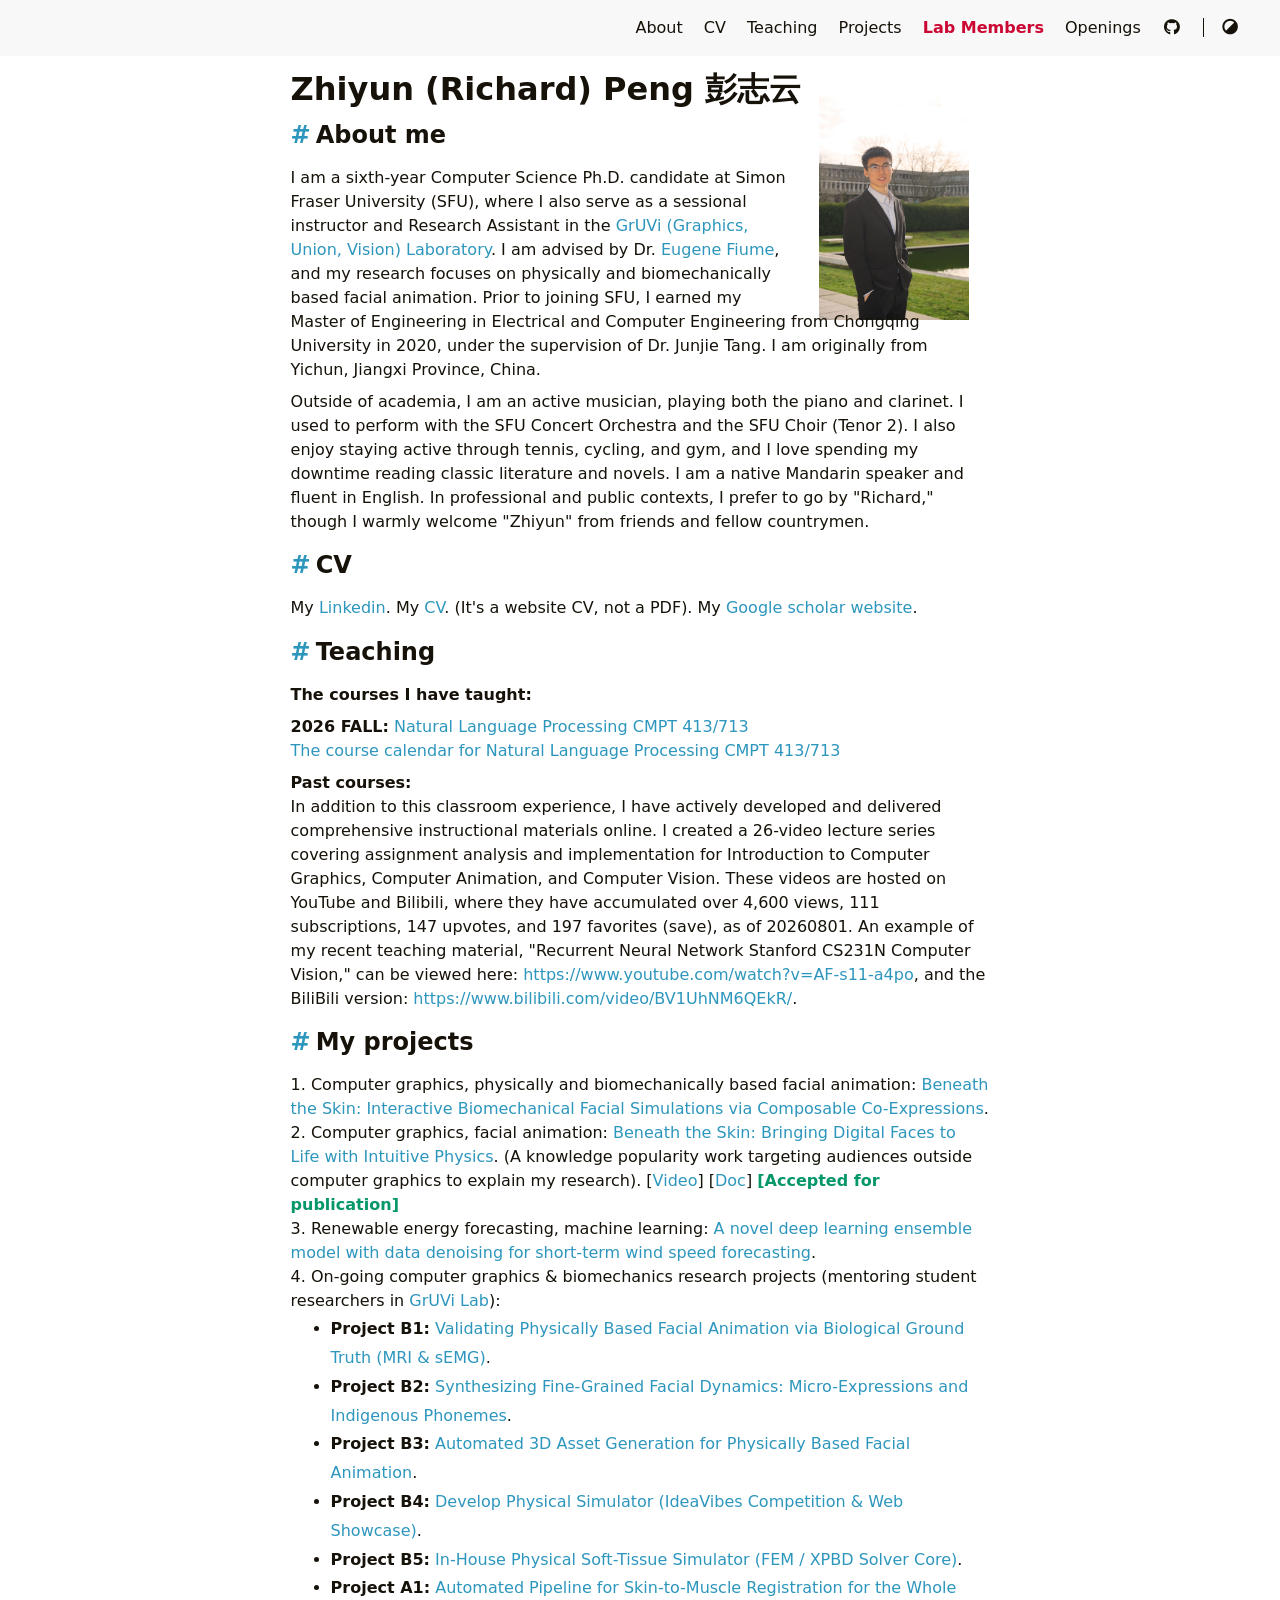
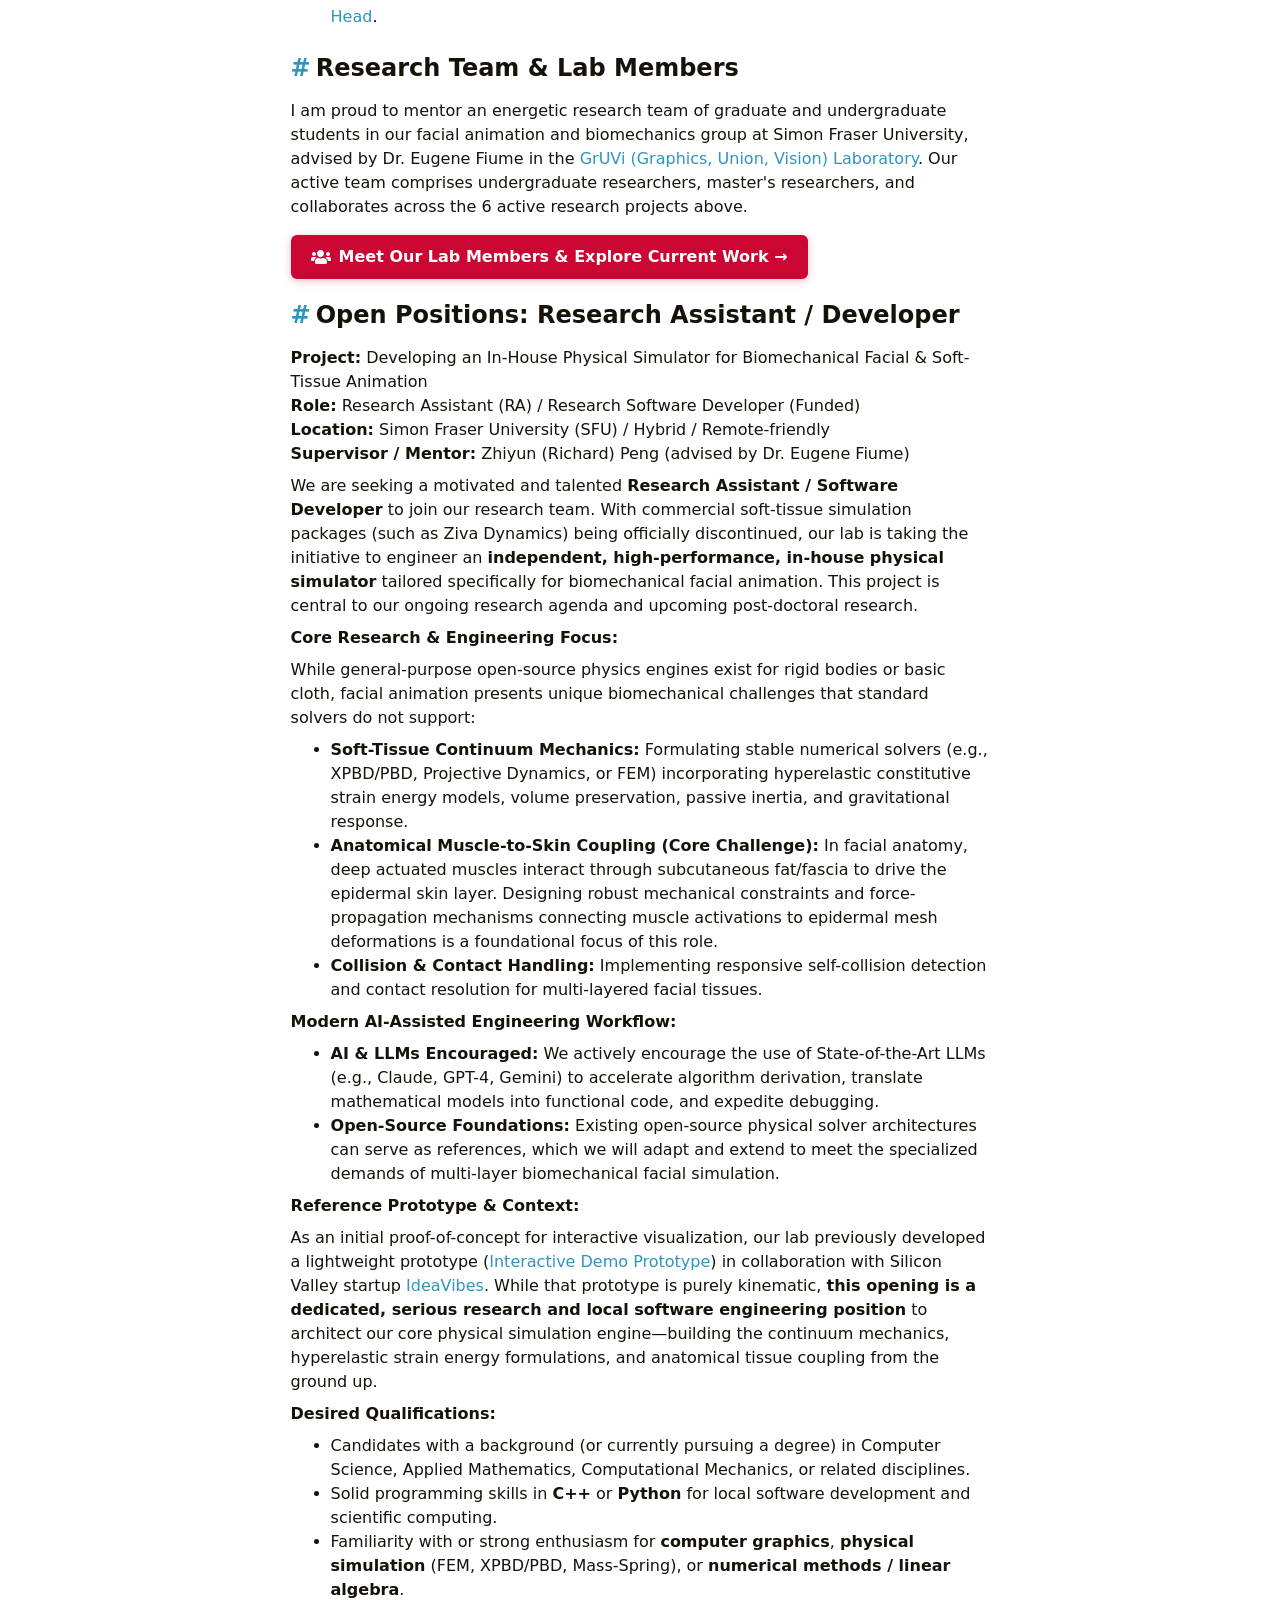
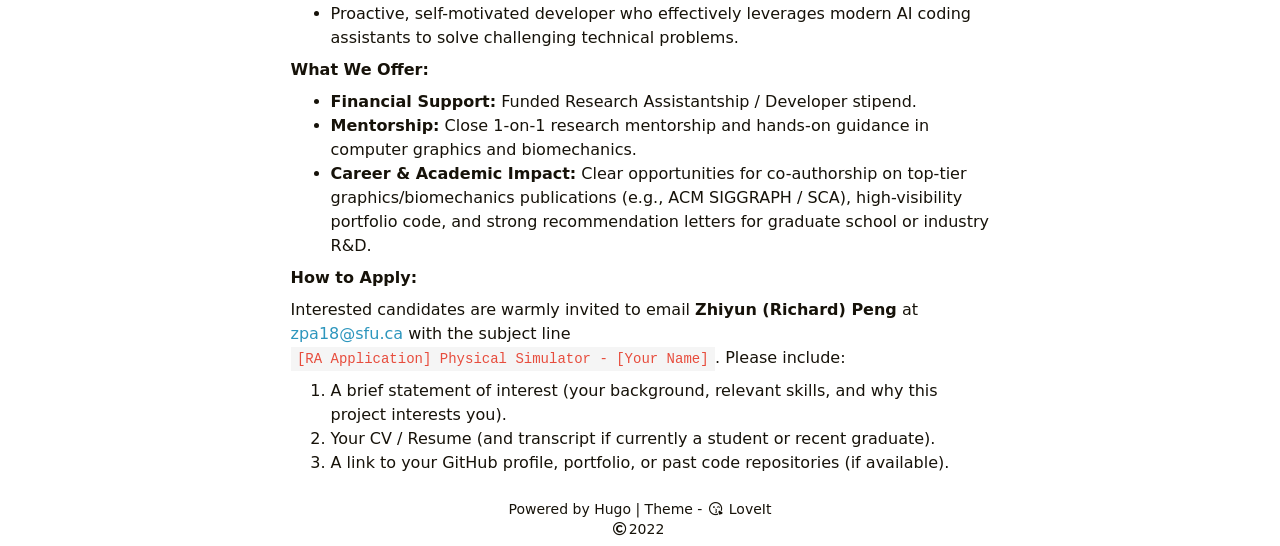
==== index.html @ 642a6469 "Update lab members list view, fix filter bar obstruction, add Stella to alumni, update Slack teams, " ====
<!DOCTYPE html>
<html lang="en">

<head>
    <meta charset="utf-8">
    <meta name="viewport" content="width=device-width, initial-scale=1">
    <meta name="robots" content="noodp" />
    <meta http-equiv="X-UA-Compatible" content="IE=edge, chrome=1">
    <title> - Richard Peng</title>
    <meta name="Description" content="">
    <meta property="og:title" content="" />
    <meta property="og:description" content="Zhiyun (Richard) Peng About me I am a third year Phd student in Simon Fraser University (SFU) in database and data mining laboratory.
CV This is my CV. This is my Google scholar website." />
    <meta property="og:type" content="article" />
    <meta property="og:url" content="https://zhiyunrichardpeng.github.io/" />
    <meta property="article:section" content="" />
    <meta property="article:published_time" content="2022-01-01T21:00:00-08:00" />
    <meta property="article:modified_time" content="2022-01-01T21:00:00-08:00" />

    <meta name="twitter:card" content="summary" />
    <meta name="twitter:title" content="" />
    <meta name="twitter:description" content="Zhiyun (Richard) Peng About me I am a third year Phd student in Simon Fraser University (SFU) in database and data mining laboratory.
CV This is my CV. This is my Google scholar website." />
    <meta name="application-name" content="Richard Peng">
    <meta name="apple-mobile-web-app-title" content="Richard Peng">
    <link rel="shortcut icon" type="image/x-icon" href="/favicon.ico" />
    <link rel="icon" type="image/png" sizes="32x32" href="/favicon-32x32.png">
    <link rel="icon" type="image/png" sizes="16x16" href="/favicon-16x16.png">
    <link rel="apple-touch-icon" sizes="180x180" href="/apple-touch-icon.png">
    <link rel="manifest" href="/site.webmanifest">
    <link rel="canonical" href="https://zhiyunrichardpeng.github.io/" />
    <link rel="stylesheet" href="/lib/normalize/normalize.min.css">
    <link rel="stylesheet" href="/css/style.min.css">
    <link rel="stylesheet" href="/lib/fontawesome-free/all.min.css">
    <link rel="stylesheet" href="/lib/animate/animate.min.css">
    <script type="application/ld+json">
    {
        "@context": "http://schema.org",
        "@type": "BlogPosting",
        "headline": "",
        "inLanguage": "en",
        "mainEntityOfPage": {
            "@type": "WebPage",
            "@id": "https:\/\/zhiyunrichardpeng.github.io\/"
        },"genre": "page","wordcount":  34 ,
        "url": "https:\/\/zhiyunrichardpeng.github.io\/","datePublished": "2022-01-01T21:00:00-08:00","dateModified": "2022-01-01T21:00:00-08:00","publisher": {
            "@type": "Organization",
            "name": "Author"},"author": {
                "@type": "Person",
                "name": "Author"
            },"description": ""
    }
    </script>
</head>

<body header-desktop="" header-mobile="">
    <script
        type="text/javascript">(window.localStorage && localStorage.getItem('theme') ? localStorage.getItem('theme') === 'dark' : ('' === 'auto' ? window.matchMedia('(prefers-color-scheme: dark)').matches : '' === 'dark')) && document.body.setAttribute('theme', 'dark');</script>

    <div id="mask"></div>
    <div class="wrapper">
        <header class="desktop" id="header-desktop">
            <div class="header-wrapper">
                <div class="header-title">
                    <a href="/" title="Richard Peng"></a>
                </div>
                <div class="menu">
                    <div class="menu-inner">
                        <a class="menu-item" href="/#about-me">About</a>
                        <a class="menu-item" href="/#cv">CV</a>
                        <a class="menu-item" href="/#teaching">Teaching</a>
                        <a class="menu-item" href="/#MyProject">Projects</a>
                        <a class="menu-item" href="./members.html" style="font-weight: 700; color: #cc0633;">Lab Members</a>
                        <a class="menu-item" href="/#openings">Openings</a>
                        <a class="menu-item" href="https://github.com/zhiyunrichardpeng"
                            title="GitHub" rel="noopener noreffer" target="_blank"><i class='fab fa-github fa-fw'></i>
                        </a><span class="menu-item delimiter"></span><a href="javascript:void(0);"
                            class="menu-item theme-switch" title="Switch Theme">
                            <i class="fas fa-adjust fa-fw"></i>
                        </a>
                    </div>
                </div>
            </div>
        </header>
        <header class="mobile" id="header-mobile">
            <div class="header-container">
                <div class="header-wrapper">
                    <div class="header-title">
                        <a href="/" title="Richard Peng">Richard Peng</a>
                    </div>
                    <div class="menu-toggle" id="menu-toggle-mobile">
                        <span></span><span></span><span></span>
                    </div>
                </div>
                <div class="menu" id="menu-mobile">
                    <a class="menu-item" href="/#about-me">About</a>
                    <a class="menu-item" href="/#cv">CV</a>
                    <a class="menu-item" href="/#teaching">Teaching</a>
                    <a class="menu-item" href="/#MyProject">Projects</a>
                    <a class="menu-item" href="./members.html" style="font-weight: 700; color: #cc0633;">Lab Members</a>
                    <a class="menu-item" href="/#openings">Openings</a>
                    <a class="menu-item" href="https://github.com/zhiyunrichardpeng"
                        title="GitHub" rel="noopener noreffer" target="_blank"><i class='fab fa-github fa-fw'></i> GitHub</a>
                    <a href="javascript:void(0);" class="menu-item theme-switch" title="Switch Theme">
                        <i class="fas fa-adjust fa-fw"></i> Switch Theme
                    </a>
                </div>
            </div>
        </header>
        <div class="search-dropdown desktop">
            <div id="search-dropdown-desktop"></div>
        </div>
        <div class="search-dropdown mobile">
            <div id="search-dropdown-mobile"></div>
        </div>
        <main class="main">
            <div class="container">
                <div class="page single special">
                    <h1 class="single-title animated pulse faster"></h1>
                    <div class="content" id="content">
                        <h1 id="zhiyun-richard-peng">Zhiyun (Richard) Peng 彭志云</h1>
                        <p><img style="float: right;margin:-40px 20px" src="suit_sfu.jpg" width="150" height="250" />
                        </p>
                        <h2 id="about-me">About me</h2>
                        <p>I am a sixth-year Computer Science Ph.D. candidate at Simon Fraser University (SFU), where I
                            also serve as a sessional instructor and Research Assistant in the <a
                                href="https://gruvi.cs.sfu.ca/" target="_blank"
                                rel="noopener noreferrer">GrUVi (Graphics, Union, Vision) Laboratory</a>. I am advised by Dr. <a
                                href="https://www.dgp.toronto.edu/~elf/" target="_blank"
                                rel="noopener noreferrer">Eugene Fiume</a>, and my research focuses on physically and
                            biomechanically based facial animation. Prior to joining SFU, I earned my Master of
                            Engineering in Electrical and Computer Engineering from Chongqing University in 2020, under
                            the supervision of Dr. Junjie Tang. I am originally from Yichun, Jiangxi Province, China.
                        </p>

                        <p>Outside of academia, I am an active musician, playing both the piano and clarinet. I used to
                            perform with the SFU Concert Orchestra and the SFU Choir (Tenor 2). I also enjoy staying
                            active through tennis, cycling, and gym, and I love spending my downtime reading classic
                            literature and novels. I am a native Mandarin speaker and fluent in English. In professional
                            and public contexts, I prefer to go by "Richard," though I warmly welcome "Zhiyun" from
                            friends and fellow countrymen.</p>
                        <h2 id="cv">CV</h2>
                        <p>
                            My <a href="https://www.linkedin.com/in/zhiyun-richard-peng-585931150/" target="_blank"
                                rel="noopener noreffer">Linkedin</a>.
                            My <a href="https://www.cnblogs.com/richardzhiyunpeng/p/14857389.html" target="_blank"
                                rel="noopener noreffer">CV</a>. (It's a website CV, not a PDF).
                            My <a href="https://scholar.google.com/citations?user=iv7O2RAAAAAJ&amp;hl=en&amp;oi=ao"
                                target="_blank" rel="noopener noreffer">Google scholar website</a>.
                        </p>
                        <h2 id="teaching">Teaching</h2>
                        <p><strong>The courses I have taught:</strong></p>
                        <p>
                            <strong>2026 FALL:</strong> <a href="https://zhiyunrichardpeng.github.io/nlp-class/"
                                target="_blank" rel="noopener noreffer">Natural Language Processing CMPT 413/713</a><br>
                            <a href="https://www.sfu.ca/students/calendar/2026/fall/courses/cmpt/713.html"
                                target="_blank" rel="noopener noreffer">The course calendar for Natural Language
                                Processing CMPT 413/713</a>
                        </p>
                        <p>
                            <strong>Past courses:</strong><br>
                            In addition to this classroom experience, I have actively developed and delivered
                            comprehensive instructional materials online. I created a 26-video lecture series covering
                            assignment analysis and implementation for Introduction to Computer Graphics, Computer
                            Animation, and Computer Vision. These videos are hosted on YouTube and Bilibili, where they
                            have accumulated over 4,600 views, 111 subscriptions, 147 upvotes, and 197 favorites (save),
                            as of 20260801. An example of my recent teaching material, "Recurrent Neural Network
                            Stanford CS231N Computer Vision," can be viewed here: <a
                                href="https://www.youtube.com/watch?v=AF-s11-a4po" target="_blank"
                                rel="noopener noreffer">https://www.youtube.com/watch?v=AF-s11-a4po</a>, and the
                            BiliBili version: <a
                                href="https://www.bilibili.com/video/BV1UhNM6QEkR/?share_source=copy_web&vd_source=39c2358e02cfa701d96001a1424acee2"
                                target="_blank"
                                rel="noopener noreffer">https://www.bilibili.com/video/BV1UhNM6QEkR/</a>.
                        </p>
                        <h2 id="MyProject">My projects</h2>
                        <p>
                            1. Computer graphics, physically and biomechanically based facial animation: <a
                                href="./page2.html" target="_blank" rel="noopener noreffer">Beneath the Skin:
                                Interactive Biomechanical Facial Simulations via Composable Co-Expressions</a>.<br>
                            2. Computer graphics, facial animation: <a href="./knowledge_popularity.html"
                                target="_blank" rel="noopener noreffer">Beneath the Skin: Bringing Digital Faces to Life
                                with Intuitive Physics</a>. (A knowledge popularity work targeting audiences outside
                            computer graphics to explain my research). [<a href="https://youtu.be/Cvr_QDPXUIM"
                                target="_blank" rel="noopener noreffer">Video</a>] [<a
                                href="./facial_animation_comsci_submission_V2.docx" target="_blank"
                                rel="noopener noreffer">Doc</a>] <strong style="color: #059669;">[Accepted for publication]</strong><br>
                            3. Renewable energy forecasting, machine learning: <a
                                href="https://www.sciencedirect.com/science/article/abs/pii/S0196890420300601"
                                target="_blank" rel="noopener noreffer">A novel deep learning ensemble model with data
                                denoising for short-term wind speed forecasting</a>.<br>
                            4. On-going computer graphics &amp; biomechanics research projects (mentoring student researchers in <a href="https://gruvi.cs.sfu.ca/" target="_blank" rel="noopener noreferrer">GrUVi Lab</a>):
                        </p>
                        <ul style="margin-top: -6px; margin-bottom: 24px; line-height: 1.8;">
                            <li><strong>Project B1:</strong> <a href="./members.html#card-proj-b1">Validating Physically Based Facial Animation via Biological Ground Truth (MRI &amp; sEMG)</a>.</li>
                            <li><strong>Project B2:</strong> <a href="./members.html#card-proj-b2">Synthesizing Fine-Grained Facial Dynamics: Micro-Expressions and Indigenous Phonemes</a>.</li>
                            <li><strong>Project B3:</strong> <a href="./members.html#card-proj-b3">Automated 3D Asset Generation for Physically Based Facial Animation</a>.</li>
                            <li><strong>Project B4:</strong> <a href="./members.html#card-proj-b4">Develop Physical Simulator (IdeaVibes Competition &amp; Web Showcase)</a>.</li>
                            <li><strong>Project B5:</strong> <a href="./members.html#card-proj-b5">In-House Physical Soft-Tissue Simulator (FEM / XPBD Solver Core)</a>.</li>
                            <li><strong>Project A1:</strong> <a href="./members.html#card-proj-a1">Automated Pipeline for Skin-to-Muscle Registration for the Whole Head</a>.</li>
                        </ul>
                        <h2 id="members">Research Team &amp; Lab Members</h2>
                        <p>
                            I am proud to mentor an energetic research team of graduate and undergraduate students in our facial animation and biomechanics group at Simon Fraser University, advised by Dr. Eugene Fiume in the <a href="https://gruvi.cs.sfu.ca/" target="_blank" rel="noopener noreferrer">GrUVi (Graphics, Union, Vision) Laboratory</a>. Our active team comprises undergraduate researchers, master's researchers, and collaborates across the 6 active research projects above.
                        </p>
                        <p style="margin: 16px 0 24px;">
                            <a href="./members.html" style="display: inline-flex; align-items: center; gap: 8px; padding: 10px 20px; background: #cc0633; color: #ffffff; border-radius: 6px; font-weight: bold; text-decoration: none; box-shadow: 0 2px 8px rgba(204, 6, 51, 0.25);">
                                <i class="fas fa-users"></i> Meet Our Lab Members &amp; Explore Current Work &rarr;
                            </a>
                        </p>
                        <h2 id="openings">Open Positions: Research Assistant / Developer</h2>
                        <p>
                            <strong>Project:</strong> Developing an In-House Physical Simulator for Biomechanical Facial
                            & Soft-Tissue Animation<br>
                            <strong>Role:</strong> Research Assistant (RA) / Research Software Developer (Funded)<br>
                            <strong>Location:</strong> Simon Fraser University (SFU) / Hybrid / Remote-friendly<br>
                            <strong>Supervisor / Mentor:</strong> Zhiyun (Richard) Peng (advised by Dr. Eugene Fiume)
                        </p>
                        <p>
                            We are seeking a motivated and talented <strong>Research Assistant / Software
                                Developer</strong> to join our research team. With commercial soft-tissue simulation
                            packages (such as Ziva Dynamics) being officially discontinued, our lab is taking the
                            initiative to engineer an <strong>independent, high-performance, in-house physical
                                simulator</strong> tailored specifically for biomechanical facial animation. This
                            project is central to our ongoing research agenda and upcoming post-doctoral research.
                        </p>
                        <p><strong>Core Research &amp; Engineering Focus:</strong></p>
                        <p>
                            While general-purpose open-source physics engines exist for rigid bodies or basic cloth,
                            facial animation presents unique biomechanical challenges that standard solvers do not
                            support:
                        </p>
                        <ul>
                            <li><strong>Soft-Tissue Continuum Mechanics:</strong> Formulating stable numerical solvers
                                (e.g., XPBD/PBD, Projective Dynamics, or FEM) incorporating hyperelastic constitutive
                                strain energy models, volume preservation, passive inertia, and gravitational response.
                            </li>
                            <li><strong>Anatomical Muscle-to-Skin Coupling (Core Challenge):</strong> In facial anatomy,
                                deep actuated muscles interact through subcutaneous fat/fascia to drive the epidermal
                                skin layer. Designing robust mechanical constraints and force-propagation mechanisms
                                connecting muscle activations to epidermal mesh deformations is a foundational focus of
                                this role.</li>
                            <li><strong>Collision &amp; Contact Handling:</strong> Implementing responsive
                                self-collision detection and contact resolution for multi-layered facial tissues.</li>
                        </ul>
                        <p><strong>Modern AI-Assisted Engineering Workflow:</strong></p>
                        <ul>
                            <li><strong>AI &amp; LLMs Encouraged:</strong> We actively encourage the use of
                                State-of-the-Art LLMs (e.g., Claude, GPT-4, Gemini) to accelerate algorithm derivation,
                                translate mathematical models into functional code, and expedite debugging.</li>
                            <li><strong>Open-Source Foundations:</strong> Existing open-source physical solver
                                architectures can serve as references, which we will adapt and extend to meet the
                                specialized demands of multi-layer biomechanical facial simulation.</li>
                        </ul>
                        <p><strong>Reference Prototype &amp; Context:</strong></p>
                        <p>
                            As an initial proof-of-concept for interactive visualization, our lab previously developed a
                            lightweight prototype (<a
                                href="https://zhiyun-ric-e2d4-beneath-the-sk-c88475-bp4af.ideavibes.app/"
                                target="_blank" rel="noopener noreffer">Interactive Demo Prototype</a>) in collaboration
                            with Silicon Valley startup <a href="https://ideavibes.ai/" target="_blank"
                                rel="noopener noreffer">IdeaVibes</a>. While that prototype is purely kinematic,
                            <strong>this opening is a dedicated, serious research and local software engineering
                                position</strong> to architect our core physical simulation engine—building the
                            continuum mechanics, hyperelastic strain energy formulations, and anatomical tissue coupling
                            from the ground up.
                        </p>
                        <p><strong>Desired Qualifications:</strong></p>
                        <ul>
                            <li>Candidates with a background (or currently pursuing a degree) in Computer Science,
                                Applied Mathematics, Computational Mechanics, or related disciplines.</li>
                            <li>Solid programming skills in <strong>C++</strong> or <strong>Python</strong> for local
                                software development and scientific computing.</li>
                            <li>Familiarity with or strong enthusiasm for <strong>computer graphics</strong>,
                                <strong>physical simulation</strong> (FEM, XPBD/PBD, Mass-Spring), or <strong>numerical
                                    methods / linear algebra</strong>.
                            </li>
                            <li>Proactive, self-motivated developer who effectively leverages modern AI coding
                                assistants to solve challenging technical problems.</li>
                        </ul>
                        <p><strong>What We Offer:</strong></p>
                        <ul>
                            <li><strong>Financial Support:</strong> Funded Research Assistantship / Developer stipend.
                            </li>
                            <li><strong>Mentorship:</strong> Close 1-on-1 research mentorship and hands-on guidance in
                                computer graphics and biomechanics.</li>
                            <li><strong>Career &amp; Academic Impact:</strong> Clear opportunities for co-authorship on
                                top-tier graphics/biomechanics publications (e.g., ACM SIGGRAPH / SCA), high-visibility
                                portfolio code, and strong recommendation letters for graduate school or industry R&D.
                            </li>
                        </ul>
                        <p><strong>How to Apply:</strong></p>
                        <p>
                            Interested candidates are warmly invited to email <strong>Zhiyun (Richard) Peng</strong> at
                            <a href="mailto:zpa18@sfu.ca">zpa18@sfu.ca</a> with the subject line
                            <code>[RA Application] Physical Simulator - [Your Name]</code>. Please include:
                        </p>
                        <ol>
                            <li>A brief statement of interest (your background, relevant skills, and why this project
                                interests you).</li>
                            <li>Your CV / Resume (and transcript if currently a student or recent graduate).</li>
                            <li>A link to your GitHub profile, portfolio, or past code repositories (if available).</li>
                        </ol>


                    </div>
                </div>
            </div>
        </main>
        <footer class="footer">
            <div class="footer-container">
                <div class="footer-line">Powered by <a href="https://gohugo.io/" target="_blank" rel="noopener noreffer"
                        title="Hugo 0.88.1">Hugo</a> | Theme - <a href="https://github.com/dillonzq/LoveIt"
                        target="_blank" rel="noopener noreffer" title="LoveIt 0.2.10"><i
                            class="far fa-kiss-wink-heart fa-fw"></i> LoveIt</a>
                </div>
                <div class="footer-line"><i class="far fa-copyright fa-fw"></i><span
                        itemprop="copyrightYear">2022</span><span class="author" itemprop="copyrightHolder">&nbsp;<a
                            href="/" target="_blank"></a></span></div>
            </div>
        </footer>
    </div>

    <div id="fixed-buttons"><a href="#" id="back-to-top" class="fixed-button" title="Back to Top">
            <i class="fas fa-arrow-up fa-fw"></i>
        </a><a href="#" id="view-comments" class="fixed-button" title="View Comments">
            <i class="fas fa-comment fa-fw"></i>
        </a>
    </div>
    <link rel="stylesheet" href="/lib/lightgallery/lightgallery.min.css">
    <link rel="stylesheet" href="/lib/katex/katex.min.css">
    <script type="text/javascript" src="/lib/smooth-scroll/smooth-scroll.min.js"></script>
    <script type="text/javascript" src="/lib/lazysizes/lazysizes.min.js"></script>
    <script type="text/javascript" src="/lib/lightgallery/lightgallery.min.js"></script>
    <script type="text/javascript" src="/lib/lightgallery/lg-thumbnail.min.js"></script>
    <script type="text/javascript" src="/lib/lightgallery/lg-zoom.min.js"></script>
    <script type="text/javascript" src="/lib/clipboard/clipboard.min.js"></script>
    <script type="text/javascript" src="/lib/katex/katex.min.js"></script>
    <script type="text/javascript" src="/lib/katex/auto-render.min.js"></script>
    <script
        type="text/javascript">window.config = { "code": { "copyTitle": "Copy to clipboard", "maxShownLines": 10 }, "comment": {}, "lightGallery": { "actualSize": false, "exThumbImage": "data-thumbnail", "hideBarsDelay": 2000, "selector": ".lightgallery", "speed": 400, "thumbContHeight": 80, "thumbWidth": 80, "thumbnail": true }, "math": { "delimiters": [{ "display": true, "left": "$$", "right": "$$" }, { "display": true, "left": "\\[", "right": "\\]" }, { "display": false, "left": "$", "right": "$" }, { "display": false, "left": "\\(", "right": "\\)" }], "strict": false } };</script>
    <script type="text/javascript" src="/js/theme.min.js"></script>
</body>

</html>
---- css/style.min.css ----
html{font-family:system-ui,-apple-system,BlinkMacSystemFont,PingFang SC,Microsoft YaHei UI,Segoe UI,Roboto,Oxygen,Ubuntu,Cantarell,Fira Sans,Droid Sans,Helvetica Neue,Helvetica,Arial,sans-serif;font-weight:400;font-display:swap;font-size:16px;line-height:1.5rem;width:100%}::-webkit-scrollbar{width:.5rem;height:.5rem}::-webkit-scrollbar-thumb{background-color:#87878d}::-webkit-scrollbar-thumb:hover{background-color:#a9a9b3}::selection{background-color:rgba(53,166,247,0.25)}[theme=dark] ::selection{background-color:rgba(50,112,194,0.4)}body{background-color:#fff;color:#161209;word-wrap:break-word;overflow-wrap:break-word;scrollbar-color:auto}body[theme=dark]{color:#a9a9b3;background-color:#292a2d}input::-ms-clear{display:none}a,a::before,a::after{text-decoration:none;color:#161209}[theme=dark] a,[theme=dark] a::before,[theme=dark] a::after{color:#a9a9b3}a:active,a:hover{color:#2d96bd}[theme=dark] a:active,[theme=dark] a:hover{color:#fff}#mask{background-repeat:no-repeat;background-position:center;position:fixed;top:0;left:0;width:100%;height:100%;z-index:-1;background-color:rgba(0,0,0,0)}.blur #mask{z-index:100;background-color:rgba(0,0,0,0.25)}svg.icon{display:inline-block;width:1.25em;height:1em;text-align:center}svg.icon path{fill:currentColor}img.emoji{height:1em;width:1em;margin:0 .05em 0 .1em;vertical-align:-.1em}.details .details-summary:hover{cursor:pointer}.details i.details-icon{color:#a9a9b3;-webkit-transition:transform 0.2s ease;-moz-transition:transform 0.2s ease;-o-transition:transform 0.2s ease;transition:transform 0.2s ease}[theme=dark] .details i.details-icon{color:#5d5d5f}.details .details-content{max-height:0;overflow-y:hidden;-webkit-transition:max-height 0.8s cubic-bezier(0, 1, 0, 1) -0.1s;-moz-transition:max-height 0.8s cubic-bezier(0, 1, 0, 1) -0.1s;-o-transition:max-height 0.8s cubic-bezier(0, 1, 0, 1) -0.1s;transition:max-height 0.8s cubic-bezier(0, 1, 0, 1) -0.1s}.details.open i.details-icon{-webkit-transform:rotate(90deg);-moz-transform:rotate(90deg);-ms-transform:rotate(90deg);-o-transform:rotate(90deg);transform:rotate(90deg)}.details.open .details-content{max-height:12000px;-webkit-transition:max-height 0.8s cubic-bezier(0.5, 0, 1, 0) 0s;-moz-transition:max-height 0.8s cubic-bezier(0.5, 0, 1, 0) 0s;-o-transition:max-height 0.8s cubic-bezier(0.5, 0, 1, 0) 0s;transition:max-height 0.8s cubic-bezier(0.5, 0, 1, 0) 0s}#fixed-buttons{display:none}.fixed-button{display:none;z-index:100;position:fixed;right:1.5rem;font-size:1rem;line-height:1.3rem;padding:.6rem .6rem;color:#a9a9b3;background:#f8f8f8;-webkit-border-radius:2rem;-moz-border-radius:2rem;border-radius:2rem;-webkit-transition:color 0.4s ease;-moz-transition:color 0.4s ease;-o-transition:color 0.4s ease;transition:color 0.4s ease}.blur .fixed-button{-webkit-filter:blur(1.5px);-moz-filter:blur(1.5px);-ms-filter:blur(1.5px);filter:blur(1.5px)}.fixed-button:hover,.fixed-button:active{color:#161209;cursor:pointer}.fixed-button:active,.fixed-button:focus,.fixed-button:hover{outline:none}[theme=dark] .fixed-button{color:#5d5d5f;background:#252627}[theme=dark] .fixed-button:hover,[theme=dark] .fixed-button:active{color:#a9a9b3}#back-to-top{display:block;bottom:1.5rem}#view-comments{bottom:4.5rem}.cc-window.cc-banner .cc-btn{color:#161209}.cc-window.cc-banner .cc-btn:hover,.cc-window.cc-banner .cc-btn:focus{background-color:#ccc}[theme=dark] .cc-window.cc-banner .cc-btn{color:#161209}[theme=dark] .cc-window.cc-banner .cc-btn:hover,[theme=dark] .cc-window.cc-banner .cc-btn:focus{background-color:#fff}img{-o-object-fit:contain;object-fit:contain;font-family:"object-fit: contain;"}.wrapper{display:flex;flex-direction:column;min-height:100vh;width:100%}.wrapper main{flex:1 0 auto}.wrapper main .container{padding:0 1rem}.page{position:relative;max-width:800px;width:60%;margin:0 auto}[header-desktop] .page{padding-top:3.5rem}[header-desktop=normal] .page{padding-top:0}.blur .page{-webkit-filter:blur(1.5px);-moz-filter:blur(1.5px);-ms-filter:blur(1.5px);filter:blur(1.5px)}.toc .toc-title{font-size:1.2rem;font-weight:bold;text-transform:uppercase}.toc .toc-content{font-size:1rem}.toc .toc-content ul{text-indent:-0.85rem;padding-left:.8rem;list-style:none}.toc .toc-content ul a:first-child::before{content:"|";font-weight:bolder;margin-right:.5rem;color:#2d96bd}[theme=dark] .toc .toc-content ul a:first-child::before{color:#55bde2}.toc .toc-content ul ul{padding-left:1.5rem}.toc ruby{background:#f5f5f5}.toc ruby rt{color:#a9a9b3}[theme=dark] .toc ruby{background:#272C34}[theme=dark] .toc ruby rt{color:#5d5d5f}#toc-auto{display:block;position:absolute;width:12000px;max-width:0;padding:0 .8rem;border-left:4px solid #f0f0f0;word-wrap:break-word;overflow-wrap:break-word;box-sizing:border-box;top:10rem;left:0;visibility:hidden}[header-desktop=normal] #toc-auto{top:5rem}.blur #toc-auto{-webkit-filter:blur(1.5px);-moz-filter:blur(1.5px);-ms-filter:blur(1.5px);filter:blur(1.5px)}[theme=dark] #toc-auto{border-left-color:#363636}#toc-auto .toc-title{margin:.8rem 0}#toc-auto .toc-content.always-active ul{display:block}#toc-auto .toc-content>nav>ul{margin:.625rem 0}#toc-auto .toc-content ul ul{display:none}#toc-auto .toc-content ul .has-active>ul{display:block}#toc-auto .toc-content a.active{font-weight:bold;color:#2d96bd}[theme=dark] #toc-auto .toc-content a.active{color:#55bde2}#toc-auto .toc-content a.active::before{color:#ef3982}[theme=dark] #toc-auto .toc-content a.active::before{color:#bdebfc}#toc-static{display:none;margin:.8rem 0}#toc-static[kept=true]{display:block}#toc-static .toc-title{display:flex;justify-content:space-between;line-height:2em;padding:0 .75rem;background:#e6e6e6}[theme=dark] #toc-static .toc-title{background:#1a1d23}#toc-static .toc-content{background-color:#f5f5f5}#toc-static .toc-content>nav>ul{margin:0;padding:.4rem 1rem .4rem 1.8rem}[theme=dark] #toc-static .toc-content{background-color:#272C34}#toc-static.open .toc-title{background:#ededed}[theme=dark] #toc-static.open .toc-title{background:#20252b}.single .single-title{margin:1rem 0 .5rem;font-size:1.6rem;font-weight:bold;line-height:140%}.single .single-subtitle{margin:.4rem 0;font-size:1.2rem;font-weight:normal;font-style:italic;line-height:100%}.single .post-meta{font-size:.875rem;color:#a9a9b3}.single .post-meta span{display:inline-block}[theme=dark] .single .post-meta{color:#5d5d5f}.single .post-meta a,.single .post-meta a::before,.single .post-meta a::after{text-decoration:none;color:#2d96bd}[theme=dark] .single .post-meta a,[theme=dark] .single .post-meta a::before,[theme=dark] .single .post-meta a::after{color:#a9a9b3}.single .post-meta a:active,.single .post-meta a:hover{color:#ef3982}[theme=dark] .single .post-meta a:active,[theme=dark] .single .post-meta a:hover{color:#fff}.single .post-meta .author{font-size:1.05rem}.single .featured-image{margin:.5rem 0 1rem 0}.single .featured-image img{display:block;max-width:100%;height:auto;margin:0 auto;overflow:hidden}.single .featured-image img.lazyloaded{width:100%}.single .content>h2{font-size:1.5rem}.single .content>h2 code{font-size:1.25rem}.single .content>h3{font-size:1.375rem}.single .content>h3 code{font-size:1.125rem}.single .content>h4{font-size:1.25rem}.single .content>h4 code{font-size:1rem}.single .content>h5{font-size:1.125rem}.single .content>h6{font-size:1rem}.single .content h2,.single .content h3,.single .content h4,.single .content h5,.single .content h6{font-weight:bold;margin:1.2rem 0}[theme=dark] .single .content h2,[theme=dark] .single .content h3,[theme=dark] .single .content h4,[theme=dark] .single .content h5,[theme=dark] .single .content h6{font-weight:bolder}.single .content>h2>.header-mark::before,.single .content>h3>.header-mark::before,.single .content>h4>.header-mark::before,.single .content>h5>.header-mark::before,.single .content>h6>.header-mark::before{content:"|";margin-right:.3125rem;color:#2d96bd}[theme=dark] .single .content>h2>.header-mark::before,[theme=dark] .single .content>h3>.header-mark::before,[theme=dark] .single .content>h4>.header-mark::before,[theme=dark] .single .content>h5>.header-mark::before,[theme=dark] .single .content>h6>.header-mark::before{color:#55bde2}.single .content>h2>.header-mark::before{content:"#"}.single .content p{margin:.5rem 0}.single .content b,.single .content strong{font-weight:bold}[theme=dark] .single .content b,[theme=dark] .single .content strong{color:#ddd}.single .content a,.single .content a::before,.single .content a::after{text-decoration:none;color:#2d96bd}[theme=dark] .single .content a,[theme=dark] .single .content a::before,[theme=dark] .single .content a::after{color:#55bde2}.single .content a:active,.single .content a:hover{color:#ef3982}[theme=dark] .single .content a:active,[theme=dark] .single .content a:hover{color:#bdebfc}.single .content a{word-wrap:break-word;overflow-wrap:break-word}[theme=dark] .single .content a b,[theme=dark] .single .content a strong{color:#55bde2}.single .content [theme=dark] a:hover b,.single .content [theme=dark] a:hover strong{color:#bdebfc}.single .content ul,.single .content ol{margin:.5rem 0;padding-left:2.5rem}.single .content ul{list-style-type:disc}.single .content ruby{background:#f5f5f5}.single .content ruby rt{color:#a9a9b3}[theme=dark] .single .content ruby{background:#272C34}[theme=dark] .single .content ruby rt{color:#5d5d5f}.single .content .table-wrapper{overflow-x:auto}.single .content .table-wrapper::-webkit-scrollbar{background-color:#fff}[theme=dark] .single .content .table-wrapper::-webkit-scrollbar{background-color:#272c34}.single .content .table-wrapper>table{width:100%;max-width:100%;margin:.625rem 0;border-spacing:0;background:#fff;border-collapse:collapse}[theme=dark] .single .content .table-wrapper>table{background:#272c34}.single .content .table-wrapper>table thead{background:#ededed}[theme=dark] .single .content .table-wrapper>table thead{background-color:#20252b}.single .content .table-wrapper>table th,.single .content .table-wrapper>table td{padding:.3rem 1rem;border:1px solid #e8e8e8}[theme=dark] .single .content .table-wrapper>table th,[theme=dark] .single .content .table-wrapper>table td{border-color:#1c2025}.single .content img{max-width:100%;min-height:1em}.single .content figure{margin:.5rem;text-align:center}.single .content figure .image-caption:not(:empty){min-width:20%;max-width:80%;display:inline-block;padding:.5rem;margin:0 auto;font-size:.875rem;color:#969696}.single .content figure img{display:block;height:auto;margin:0 auto;overflow:hidden}.single .content .lazyloading{-o-object-fit:none;object-fit:none;font-family:"object-fit: none;"}.single .content blockquote{display:block;border-left:0.5rem solid #6bd6fd;background-color:rgba(107,214,253,0.2);padding:.25rem .75rem;margin:1rem 0}[theme=dark] .single .content blockquote{border-left-color:#59c5ec;background-color:rgba(89,197,236,0.2)}.single .content .footnotes{color:#a9a9b3}[theme=dark] .single .content .footnotes{color:#5d5d5f}.single .content .footnotes p{margin:.25rem 0}.single .content code{display:inline-block;max-width:100%;padding:0 .4rem;word-wrap:break-word;overflow-wrap:break-word;-webkit-line-break:anywhere;-ms-line-break:anywhere;line-break:anywhere;font-size:.875rem;font-family:Source Code Pro,Menlo,Consolas,Monaco,monospace,system-ui,-apple-system,BlinkMacSystemFont,PingFang SC,Microsoft YaHei UI,Segoe UI,Roboto,Oxygen,Ubuntu,Cantarell,Fira Sans,Droid Sans,Helvetica Neue,Helvetica,Arial,sans-serif;color:#E74C3C}[theme=dark] .single .content code{color:#E5BF78}.single .content pre{margin:0;padding:.25rem 0 .25rem .5rem;-moz-tab-size:4;-o-tab-size:4;tab-size:4}.single .content pre code{padding:0}.single .content pre img{min-height:1em;max-height:1.2em;vertical-align:text-bottom}.single .content code,.single .content pre,.single .content .highlight table,.single .content .highlight tr,.single .content .highlight td{background:#f5f5f5}[theme=dark] .single .content code,[theme=dark] .single .content pre,[theme=dark] .single .content .highlight table,[theme=dark] .single .content .highlight tr,[theme=dark] .single .content .highlight td{background:#272C34}.single .content .highlight,.single .content .gist{font-family:Source Code Pro,Menlo,Consolas,Monaco,monospace,system-ui,-apple-system,BlinkMacSystemFont,PingFang SC,Microsoft YaHei UI,Segoe UI,Roboto,Oxygen,Ubuntu,Cantarell,Fira Sans,Droid Sans,Helvetica Neue,Helvetica,Arial,sans-serif;font-size:.875rem}.single .content .highlight .table-wrapper>table,.single .content .highlight .table-wrapper>table thead,.single .content .highlight .table-wrapper>table tr,.single .content .highlight .table-wrapper>table td,.single .content .gist .table-wrapper>table,.single .content .gist .table-wrapper>table thead,.single .content .gist .table-wrapper>table tr,.single .content .gist .table-wrapper>table td{margin:0;padding:0;border:none !important;white-space:nowrap}.single .content .highlight{line-height:1.4em;margin:.5rem 0}.single .content .highlight>.chroma{position:relative}.single .content .highlight>.chroma .code-header{display:flex;justify-content:space-between;align-items:center;box-sizing:border-box;width:100%;font-family:system-ui,-apple-system,BlinkMacSystemFont,PingFang SC,Microsoft YaHei UI,Segoe UI,Roboto,Oxygen,Ubuntu,Cantarell,Fira Sans,Droid Sans,Helvetica Neue,Helvetica,Arial,sans-serif;font-weight:bold;color:#9c9c9c;background:#e1e1e1}[theme=dark] .single .content .highlight>.chroma .code-header{color:#b1b0b0;background:#1a1d23}.single .content .highlight>.chroma .code-header:hover{cursor:pointer}.single .content .highlight>.chroma .code-header .code-title{width:100%;padding:.4rem}.single .content .highlight>.chroma .code-header .code-title::after{padding-left:.2rem;content:'Code'}.single .content .highlight>.chroma .code-header.language-bash .code-title::after{content:"Bash"}.single .content .highlight>.chroma .code-header.language-c .code-title::after{content:"C"}.single .content .highlight>.chroma .code-header.language-cs .code-title::after{content:"C#"}.single .content .highlight>.chroma .code-header.language-cpp .code-title::after{content:"C++"}.single .content .highlight>.chroma .code-header.language-clojure .code-title::after{content:"Clojure"}.single .content .highlight>.chroma .code-header.language-coffeescript .code-title::after{content:"CoffeeScript"}.single .content .highlight>.chroma .code-header.language-css .code-title::after{content:"CSS"}.single .content .highlight>.chroma .code-header.language-dart .code-title::after{content:"Dart"}.single .content .highlight>.chroma .code-header.language-diff .code-title::after{content:"Diff"}.single .content .highlight>.chroma .code-header.language-erlang .code-title::after{content:"Erlang"}.single .content .highlight>.chroma .code-header.language-go .code-title::after{content:"Go"}.single .content .highlight>.chroma .code-header.language-go-html-template .code-title::after{content:"Go HTML Template"}.single .content .highlight>.chroma .code-header.language-groovy .code-title::after{content:"Groovy"}.single .content .highlight>.chroma .code-header.language-haskell .code-title::after{content:"Haskell"}.single .content .highlight>.chroma .code-header.language-html .code-title::after{content:"HTML"}.single .content .highlight>.chroma .code-header.language-http .code-title::after{content:"HTTP"}.single .content .highlight>.chroma .code-header.language-xml .code-title::after{content:"XML"}.single .content .highlight>.chroma .code-header.language-java .code-title::after{content:"Java"}.single .content .highlight>.chroma .code-header.language-js .code-title::after{content:"JavaScript"}.single .content .highlight>.chroma .code-header.language-javascript .code-title::after{content:"JavaScript"}.single .content .highlight>.chroma .code-header.language-json .code-title::after{content:"JSON"}.single .content .highlight>.chroma .code-header.language-kotlin .code-title::after{content:"Kotlin"}.single .content .highlight>.chroma .code-header.language-latex .code-title::after{content:"LaTeX"}.single .content .highlight>.chroma .code-header.language-less .code-title::after{content:"Less"}.single .content .highlight>.chroma .code-header.language-lisp .code-title::after{content:"Lisp"}.single .content .highlight>.chroma .code-header.language-lua .code-title::after{content:"Lua"}.single .content .highlight>.chroma .code-header.language-makefile .code-title::after{content:"Makefile"}.single .content .highlight>.chroma .code-header.language-markdown .code-title::after{content:"Markdown"}.single .content .highlight>.chroma .code-header.language-matlab .code-title::after{content:"Matlab"}.single .content .highlight>.chroma .code-header.language-objectivec .code-title::after{content:"Objective-C"}.single .content .highlight>.chroma .code-header.language-php .code-title::after{content:"PHP"}.single .content .highlight>.chroma .code-header.language-perl .code-title::after{content:"Perl"}.single .content .highlight>.chroma .code-header.language-python .code-title::after{content:"Python"}.single .content .highlight>.chroma .code-header.language-r .code-title::after{content:"R"}.single .content .highlight>.chroma .code-header.language-ruby .code-title::after{content:"Ruby"}.single .content .highlight>.chroma .code-header.language-rust .code-title::after{content:"Rust"}.single .content .highlight>.chroma .code-header.language-scala .code-title::after{content:"Scala"}.single .content .highlight>.chroma .code-header.language-scss .code-title::after{content:"Scss"}.single .content .highlight>.chroma .code-header.language-shell .code-title::after{content:"Shell"}.single .content .highlight>.chroma .code-header.language-sql .code-title::after{content:"SQL"}.single .content .highlight>.chroma .code-header.language-swift .code-title::after{content:"Swift"}.single .content .highlight>.chroma .code-header.language-tex .code-title::after{content:"TeX"}.single .content .highlight>.chroma .code-header.language-toml .code-title::after{content:"TOML"}.single .content .highlight>.chroma .code-header.language-ts .code-title::after{content:"TypeScript"}.single .content .highlight>.chroma .code-header.language-typescript .code-title::after{content:"TypeScript"}.single .content .highlight>.chroma .code-header.language-vue .code-title::after{content:"Vue"}.single .content .highlight>.chroma .code-header.language-yml .code-title::after{content:"YAML"}.single .content .highlight>.chroma .code-header.language-yaml .code-title::after{content:"YAML"}.single .content .highlight>.chroma .lntd:first-child{min-width:1.6rem;text-align:right}.single .content .highlight>.chroma .lntd:last-child{width:100%}.single .content .highlight>.chroma .lntd:last-child pre{min-width:-webkit-max-content;min-width:-moz-max-content;min-width:intrinsic;min-width:max-content}.single .content .highlight>.chroma .ln{padding-right:.75rem}.single .content .highlight>.chroma .hl{display:block;background-color:#dcdcdc}[theme=dark] .single .content .highlight>.chroma .hl{background-color:#1c2025}.single .content .highlight>.chroma .ln,.single .content .highlight>.chroma .lnt{color:#a9a9b3}[theme=dark] .single .content .highlight>.chroma .ln,[theme=dark] .single .content .highlight>.chroma .lnt{color:#5d5d5f}.single .content .highlight>.chroma .arrow{padding:0 .2rem;-webkit-transition:transform 0.2s ease;-moz-transition:transform 0.2s ease;-o-transition:transform 0.2s ease;transition:transform 0.2s ease}.single .content .highlight>.chroma .ellipses{padding:.4rem}.single .content .highlight>.chroma .copy{display:none;padding:.4rem}.single .content .highlight>.chroma .copy:hover{cursor:pointer;color:#2d96bd}[theme=dark] .single .content .highlight>.chroma .copy:hover{color:#fff}.single .content .highlight>.chroma .table-wrapper{max-height:0;overflow-y:hidden;-webkit-transition:max-height 0.8s cubic-bezier(0, 1, 0, 1) -0.1s;-moz-transition:max-height 0.8s cubic-bezier(0, 1, 0, 1) -0.1s;-o-transition:max-height 0.8s cubic-bezier(0, 1, 0, 1) -0.1s;transition:max-height 0.8s cubic-bezier(0, 1, 0, 1) -0.1s}.single .content .highlight>.chroma.open .code-header{background:#ededed}[theme=dark] .single .content .highlight>.chroma.open .code-header{background:#20252b}.single .content .highlight>.chroma.open .table-wrapper{max-height:12000px;-webkit-transition:max-height 0.8s cubic-bezier(0.5, 0, 1, 0) 0s;-moz-transition:max-height 0.8s cubic-bezier(0.5, 0, 1, 0) 0s;-o-transition:max-height 0.8s cubic-bezier(0.5, 0, 1, 0) 0s;transition:max-height 0.8s cubic-bezier(0.5, 0, 1, 0) 0s}.single .content .highlight>.chroma.open .arrow{-webkit-transform:rotate(90deg);-moz-transform:rotate(90deg);-ms-transform:rotate(90deg);-o-transform:rotate(90deg);transform:rotate(90deg)}.single .content .highlight>.chroma.open .ellipses{display:none}.single .content .highlight>.chroma.open .copy{display:inline}.single .content .highlight .c,.single .content .highlight .ch,.single .content .highlight .cm,.single .content .highlight .c1,.single .content .highlight .cs,.single .content .highlight .cp,.single .content .highlight .cpf{font-style:italic}.single .content .highlight .gl{text-decoration:underline}.single .content .highlight .p{color:#a9a9b3}.single .content .highlight .k{color:#b501a9}.single .content .highlight .kc{color:#b501a9}.single .content .highlight .kd{color:#b501a9}.single .content .highlight .kn{color:#b501a9}.single .content .highlight .kp{color:#b501a9}.single .content .highlight .kr{color:#b501a9}.single .content .highlight .kt{color:#b501a9}.single .content .highlight .n{color:#333}.single .content .highlight .na{color:#2b77fa}.single .content .highlight .nb{color:#f74840}.single .content .highlight .bp{color:#f74840}.single .content .highlight .nc{color:#cb8100}.single .content .highlight .no{color:#2b77fa}.single .content .highlight .nd{color:#0086c1}.single .content .highlight .ni{color:#2b77fa}.single .content .highlight .ne{color:#2b77fa}.single .content .highlight .nf{color:#2b77fa}.single .content .highlight .fm{color:#1ccad6}.single .content .highlight .nl{color:#2b77fa}.single .content .highlight .nn{color:#2b77fa}.single .content .highlight .nx{color:#333}.single .content .highlight .py{color:#2b77fa}.single .content .highlight .nt{color:#2b77fa}.single .content .highlight .nv{color:#2b77fa}.single .content .highlight .vc{color:#2b77fa}.single .content .highlight .vg{color:#2b77fa}.single .content .highlight .vi{color:#2b77fa}.single .content .highlight .vm{color:#2b77fa}.single .content .highlight .l{color:#2aa198}.single .content .highlight .ld{color:#2aa198}.single .content .highlight .s{color:#24a443}.single .content .highlight .sa{color:#24a443}.single .content .highlight .sb{color:#24a443}.single .content .highlight .sc{color:#24a443}.single .content .highlight .dl{color:#24a443}.single .content .highlight .sd{color:#24a443}.single .content .highlight .s2{color:#24a443}.single .content .highlight .se{color:#24a443}.single .content .highlight .sh{color:#24a443}.single .content .highlight .si{color:#24a443}.single .content .highlight .sx{color:#24a443}.single .content .highlight .sr{color:#24a443}.single .content .highlight .s1{color:#24a443}.single .content .highlight .ss{color:#24a443}.single .content .highlight .m{color:#e2893c}.single .content .highlight .mb{color:#e2893c}.single .content .highlight .mf{color:#e2893c}.single .content .highlight .mh{color:#e2893c}.single .content .highlight .mi{color:#e2893c}.single .content .highlight .il{color:#e2893c}.single .content .highlight .mo{color:#e2893c}.single .content .highlight .o{color:#f19b04}.single .content .highlight .ow{color:#b501a9}.single .content .highlight .c{color:#a0a1a8}.single .content .highlight .ch{color:#a0a1a8}.single .content .highlight .cm{color:#a0a1a8}.single .content .highlight .c1{color:#a0a1a8}.single .content .highlight .cs{color:#a0a1a8}.single .content .highlight .cp{color:#a0a1a8}.single .content .highlight .cpf{color:#a0a1a8}.single .content .highlight .g{color:#e72d40}.single .content .highlight .gd{color:#e72d40}.single .content .highlight .ge{color:#e72d40}.single .content .highlight .gr{color:#e72d40}.single .content .highlight .gh{color:#e72d40}.single .content .highlight .gi{color:#e72d40}.single .content .highlight .go{color:#e72d40}.single .content .highlight .gp{color:#e72d40}.single .content .highlight .gs{color:#e72d40}.single .content .highlight .gu{color:#e72d40}.single .content .highlight .gt{color:#e72d40}.single .content .highlight .w{color:#bbb}[theme=dark] .single .content .highlight .p{color:#a9a9b3}[theme=dark] .single .content .highlight .k{color:#d371e3}[theme=dark] .single .content .highlight .kc{color:#d371e3}[theme=dark] .single .content .highlight .kd{color:#d371e3}[theme=dark] .single .content .highlight .kn{color:#d371e3}[theme=dark] .single .content .highlight .kp{color:#d371e3}[theme=dark] .single .content .highlight .kr{color:#d371e3}[theme=dark] .single .content .highlight .kt{color:#d371e3}[theme=dark] .single .content .highlight .n{color:#a9b2c0}[theme=dark] .single .content .highlight .na{color:#41b0f5}[theme=dark] .single .content .highlight .nb{color:#19b9c4}[theme=dark] .single .content .highlight .bp{color:#ecbf6f}[theme=dark] .single .content .highlight .nc{color:#ecbf6f}[theme=dark] .single .content .highlight .no{color:#41b0f5}[theme=dark] .single .content .highlight .nd{color:#ecbf6f}[theme=dark] .single .content .highlight .ni{color:#41b0f5}[theme=dark] .single .content .highlight .ne{color:#41b0f5}[theme=dark] .single .content .highlight .nf{color:#41b0f5}[theme=dark] .single .content .highlight .fm{color:#19b9c4}[theme=dark] .single .content .highlight .nl{color:#41b0f5}[theme=dark] .single .content .highlight .nn{color:#41b0f5}[theme=dark] .single .content .highlight .nx{color:#a9a9b3}[theme=dark] .single .content .highlight .py{color:#41b0f5}[theme=dark] .single .content .highlight .nt{color:#41b0f5}[theme=dark] .single .content .highlight .nv{color:#41b0f5}[theme=dark] .single .content .highlight .vc{color:#41b0f5}[theme=dark] .single .content .highlight .vg{color:#41b0f5}[theme=dark] .single .content .highlight .vi{color:#41b0f5}[theme=dark] .single .content .highlight .vm{color:#41b0f5}[theme=dark] .single .content .highlight .l{color:#2aa198}[theme=dark] .single .content .highlight .ld{color:#2aa198}[theme=dark] .single .content .highlight .s{color:#8cc570}[theme=dark] .single .content .highlight .sa{color:#8cc570}[theme=dark] .single .content .highlight .sb{color:#8cc570}[theme=dark] .single .content .highlight .sc{color:#8cc570}[theme=dark] .single .content .highlight .dl{color:#8cc570}[theme=dark] .single .content .highlight .sd{color:#8cc570}[theme=dark] .single .content .highlight .s2{color:#8cc570}[theme=dark] .single .content .highlight .se{color:#8cc570}[theme=dark] .single .content .highlight .sh{color:#8cc570}[theme=dark] .single .content .highlight .si{color:#8cc570}[theme=dark] .single .content .highlight .sx{color:#8cc570}[theme=dark] .single .content .highlight .sr{color:#8cc570}[theme=dark] .single .content .highlight .s1{color:#8cc570}[theme=dark] .single .content .highlight .ss{color:#8cc570}[theme=dark] .single .content .highlight .m{color:#db985c}[theme=dark] .single .content .highlight .mb{color:#db985c}[theme=dark] .single .content .highlight .mf{color:#db985c}[theme=dark] .single .content .highlight .mh{color:#db985c}[theme=dark] .single .content .highlight .mi{color:#db985c}[theme=dark] .single .content .highlight .il{color:#db985c}[theme=dark] .single .content .highlight .mo{color:#db985c}[theme=dark] .single .content .highlight .o{color:#ecbf6f}[theme=dark] .single .content .highlight .ow{color:#d371e3}[theme=dark] .single .content .highlight .c{color:#7e848f}[theme=dark] .single .content .highlight .ch{color:#7e848f}[theme=dark] .single .content .highlight .cm{color:#7e848f}[theme=dark] .single .content .highlight .c1{color:#7e848f}[theme=dark] .single .content .highlight .cs{color:#7e848f}[theme=dark] .single .content .highlight .cp{color:#7e848f}[theme=dark] .single .content .highlight .cpf{color:#7e848f}[theme=dark] .single .content .highlight .g{color:#f16372}[theme=dark] .single .content .highlight .gd{color:#f16372}[theme=dark] .single .content .highlight .ge{color:#f16372}[theme=dark] .single .content .highlight .gr{color:#f16372}[theme=dark] .single .content .highlight .gh{color:#f16372}[theme=dark] .single .content .highlight .gi{color:#f16372}[theme=dark] .single .content .highlight .go{color:#f16372}[theme=dark] .single .content .highlight .gp{color:#f16372}[theme=dark] .single .content .highlight .gs{color:#f16372}[theme=dark] .single .content .highlight .gu{color:#f16372}[theme=dark] .single .content .highlight .gt{color:#f16372}[theme=dark] .single .content .highlight .w{color:#bbb}.single .content .gist .gist-file,.single .content .gist .gist-data,.single .content .gist .gist-meta{border:none}.single .content .gist .gist-meta{padding:.4rem .8rem;background-color:#e8e8e8}.single .content .gist .gist-meta a,.single .content .gist .gist-meta a::before,.single .content .gist .gist-meta a::after{text-decoration:none;color:#2d96bd}[theme=dark] .single .content .gist .gist-meta a,[theme=dark] .single .content .gist .gist-meta a::before,[theme=dark] .single .content .gist .gist-meta a::after{color:#55bde2}.single .content .gist .gist-meta a:active,.single .content .gist .gist-meta a:hover{color:#ef3982}[theme=dark] .single .content .gist .gist-meta a:active,[theme=dark] .single .content .gist .gist-meta a:hover{color:#bdebfc}[theme=dark] .single .content .gist .gist-meta{background-color:#1c2025}[theme=dark] .single .content .gist .highlight{background:#141414}[theme=dark] .single .content .gist .blob-num,[theme=dark] .single .content .gist .blob-code-inner,[theme=dark] .single .content .gist .highlight,[theme=dark] .single .content .gist .pl-enm,[theme=dark] .single .content .gist .pl-ko,[theme=dark] .single .content .gist .pl-mo,[theme=dark] .single .content .gist .pl-mp1 .pl-sf,[theme=dark] .single .content .gist .pl-ms,[theme=dark] .single .content .gist .pl-pdc1,[theme=dark] .single .content .gist .pl-scp,[theme=dark] .single .content .gist .pl-smc,[theme=dark] .single .content .gist .pl-som,[theme=dark] .single .content .gist .pl-va,[theme=dark] .single .content .gist .pl-vpf,[theme=dark] .single .content .gist .pl-vpu,[theme=dark] .single .content .gist .pl-mdr{color:#aab1bf}[theme=dark] .single .content .gist .pl-mb,[theme=dark] .single .content .gist .pl-pdb{font-weight:700}[theme=dark] .single .content .gist .pl-c,[theme=dark] .single .content .gist .pl-c span,[theme=dark] .single .content .gist .pl-pdc{color:#5b6270;font-style:italic}[theme=dark] .single .content .gist .pl-sr .pl-cce{color:#56b5c2;font-weight:400}[theme=dark] .single .content .gist .pl-ef,[theme=dark] .single .content .gist .pl-en,[theme=dark] .single .content .gist .pl-enf,[theme=dark] .single .content .gist .pl-eoai,[theme=dark] .single .content .gist .pl-kos,[theme=dark] .single .content .gist .pl-mh .pl-pdh,[theme=dark] .single .content .gist .pl-mr{color:#61afef}[theme=dark] .single .content .gist .pl-ens,[theme=dark] .single .content .gist .pl-vi{color:#be5046}[theme=dark] .single .content .gist .pl-enti,[theme=dark] .single .content .gist .pl-mai .pl-sf,[theme=dark] .single .content .gist .pl-ml,[theme=dark] .single .content .gist .pl-sf,[theme=dark] .single .content .gist .pl-sr,[theme=dark] .single .content .gist .pl-sr .pl-sra,[theme=dark] .single .content .gist .pl-src,[theme=dark] .single .content .gist .pl-st,[theme=dark] .single .content .gist .pl-vo{color:#56b5c2}[theme=dark] .single .content .gist .pl-eoi,[theme=dark] .single .content .gist .pl-mri,[theme=dark] .single .content .gist .pl-pds,[theme=dark] .single .content .gist .pl-pse .pl-s1,[theme=dark] .single .content .gist .pl-s,[theme=dark] .single .content .gist .pl-s1{color:#97c279}[theme=dark] .single .content .gist .pl-k,[theme=dark] .single .content .gist .pl-kolp,[theme=dark] .single .content .gist .pl-mc,[theme=dark] .single .content .gist .pl-pde{color:#c578dd}[theme=dark] .single .content .gist .pl-mi,[theme=dark] .single .content .gist .pl-pdi{color:#c578dd;font-style:italic}[theme=dark] .single .content .gist .pl-mp,[theme=dark] .single .content .gist .pl-stp{color:#818896}[theme=dark] .single .content .gist .pl-mdh,[theme=dark] .single .content .gist .pl-mdi,[theme=dark] .single .content .gist .pl-mdr{font-weight:400}[theme=dark] .single .content .gist .pl-mdht,[theme=dark] .single .content .gist .pl-mi1{color:#97c279;background:#020}[theme=dark] .single .content .gist .pl-md,[theme=dark] .single .content .gist .pl-mdhf{color:#df6b75;background:#200}[theme=dark] .single .content .gist .pl-corl{color:#df6b75;text-decoration:underline}[theme=dark] .single .content .gist .pl-ib{background:#df6b75}[theme=dark] .single .content .gist .pl-ii{background:#e0c184;color:#fff}[theme=dark] .single .content .gist .pl-iu{background:#e05151}[theme=dark] .single .content .gist .pl-ms1{color:#aab1bf;background:#373b41}[theme=dark] .single .content .gist .pl-c1,[theme=dark] .single .content .gist .pl-cn,[theme=dark] .single .content .gist .pl-e,[theme=dark] .single .content .gist .pl-eoa,[theme=dark] .single .content .gist .pl-eoac,[theme=dark] .single .content .gist .pl-eoac .pl-pde,[theme=dark] .single .content .gist .pl-kou,[theme=dark] .single .content .gist .pl-mm,[theme=dark] .single .content .gist .pl-mp .pl-s3,[theme=dark] .single .content .gist .pl-mq,[theme=dark] .single .content .gist .pl-s3,[theme=dark] .single .content .gist .pl-sok,[theme=dark] .single .content .gist .pl-sv,[theme=dark] .single .content .gist .pl-mb{color:#d19965}[theme=dark] .single .content .gist .pl-enc,[theme=dark] .single .content .gist .pl-entc,[theme=dark] .single .content .gist .pl-pse .pl-s2,[theme=dark] .single .content .gist .pl-s2,[theme=dark] .single .content .gist .pl-sc,[theme=dark] .single .content .gist .pl-smp,[theme=dark] .single .content .gist .pl-sr .pl-sre,[theme=dark] .single .content .gist .pl-stj,[theme=dark] .single .content .gist .pl-v,[theme=dark] .single .content .gist .pl-pdb{color:#e4bf7a}[theme=dark] .single .content .gist .pl-ent,[theme=dark] .single .content .gist .pl-entl,[theme=dark] .single .content .gist .pl-entm,[theme=dark] .single .content .gist .pl-mh,[theme=dark] .single .content .gist .pl-pdv,[theme=dark] .single .content .gist .pl-smi,[theme=dark] .single .content .gist .pl-sol,[theme=dark] .single .content .gist .pl-mdh,[theme=dark] .single .content .gist .pl-mdi{color:#df6b75}[theme=dark] .single .content iframe.instagram-media{border:none !important}.single .content .admonition{position:relative;margin:1rem 0;padding:0 .75rem;background-color:rgba(68,138,255,0.1);border-left:0.25rem solid #448aff;overflow:auto}.single .content .admonition .admonition-title{font-weight:bold;margin:0 -0.75rem;padding:.25rem 1.8rem;border-bottom:1px solid rgba(68,138,255,0.1);background-color:rgba(68,138,255,0.25)}.single .content .admonition.open .admonition-title{background-color:rgba(68,138,255,0.1)}.single .content .admonition .admonition-content{padding:.5rem 0}.single .content .admonition i.icon{font-size:0.85rem;color:#448aff;position:absolute;top:.6rem;left:.4rem}.single .content .admonition i.details-icon{position:absolute;top:.6rem;right:.3rem}.single .content .admonition.note{border-left-color:#448aff}.single .content .admonition.note i.icon{color:#448aff}.single .content .admonition.abstract{border-left-color:#00b0ff}.single .content .admonition.abstract i.icon{color:#00b0ff}.single .content .admonition.info{border-left-color:#00b8d4}.single .content .admonition.info i.icon{color:#00b8d4}.single .content .admonition.tip{border-left-color:#00bfa5}.single .content .admonition.tip i.icon{color:#00bfa5}.single .content .admonition.success{border-left-color:#00c853}.single .content .admonition.success i.icon{color:#00c853}.single .content .admonition.question{border-left-color:#64dd17}.single .content .admonition.question i.icon{color:#64dd17}.single .content .admonition.warning{border-left-color:#ff9100}.single .content .admonition.warning i.icon{color:#ff9100}.single .content .admonition.failure{border-left-color:#ff5252}.single .content .admonition.failure i.icon{color:#ff5252}.single .content .admonition.danger{border-left-color:#ff1744}.single .content .admonition.danger i.icon{color:#ff1744}.single .content .admonition.bug{border-left-color:#f50057}.single .content .admonition.bug i.icon{color:#f50057}.single .content .admonition.example{border-left-color:#651fff}.single .content .admonition.example i.icon{color:#651fff}.single .content .admonition.quote{border-left-color:#9e9e9e}.single .content .admonition.quote i.icon{color:#9e9e9e}.single .content .admonition.note{background-color:rgba(68,138,255,0.1)}.single .content .admonition.note .admonition-title{border-bottom-color:rgba(68,138,255,0.1);background-color:rgba(68,138,255,0.25)}.single .content .admonition.note.open .admonition-title{background-color:rgba(68,138,255,0.1)}.single .content .admonition.abstract{background-color:rgba(0,176,255,0.1)}.single .content .admonition.abstract .admonition-title{border-bottom-color:rgba(0,176,255,0.1);background-color:rgba(0,176,255,0.25)}.single .content .admonition.abstract.open .admonition-title{background-color:rgba(0,176,255,0.1)}.single .content .admonition.info{background-color:rgba(0,184,212,0.1)}.single .content .admonition.info .admonition-title{border-bottom-color:rgba(0,184,212,0.1);background-color:rgba(0,184,212,0.25)}.single .content .admonition.info.open .admonition-title{background-color:rgba(0,184,212,0.1)}.single .content .admonition.tip{background-color:rgba(0,191,165,0.1)}.single .content .admonition.tip .admonition-title{border-bottom-color:rgba(0,191,165,0.1);background-color:rgba(0,191,165,0.25)}.single .content .admonition.tip.open .admonition-title{background-color:rgba(0,191,165,0.1)}.single .content .admonition.success{background-color:rgba(0,200,83,0.1)}.single .content .admonition.success .admonition-title{border-bottom-color:rgba(0,200,83,0.1);background-color:rgba(0,200,83,0.25)}.single .content .admonition.success.open .admonition-title{background-color:rgba(0,200,83,0.1)}.single .content .admonition.question{background-color:rgba(100,221,23,0.1)}.single .content .admonition.question .admonition-title{border-bottom-color:rgba(100,221,23,0.1);background-color:rgba(100,221,23,0.25)}.single .content .admonition.question.open .admonition-title{background-color:rgba(100,221,23,0.1)}.single .content .admonition.warning{background-color:rgba(255,145,0,0.1)}.single .content .admonition.warning .admonition-title{border-bottom-color:rgba(255,145,0,0.1);background-color:rgba(255,145,0,0.25)}.single .content .admonition.warning.open .admonition-title{background-color:rgba(255,145,0,0.1)}.single .content .admonition.failure{background-color:rgba(255,82,82,0.1)}.single .content .admonition.failure .admonition-title{border-bottom-color:rgba(255,82,82,0.1);background-color:rgba(255,82,82,0.25)}.single .content .admonition.failure.open .admonition-title{background-color:rgba(255,82,82,0.1)}.single .content .admonition.danger{background-color:rgba(255,23,68,0.1)}.single .content .admonition.danger .admonition-title{border-bottom-color:rgba(255,23,68,0.1);background-color:rgba(255,23,68,0.25)}.single .content .admonition.danger.open .admonition-title{background-color:rgba(255,23,68,0.1)}.single .content .admonition.bug{background-color:rgba(245,0,87,0.1)}.single .content .admonition.bug .admonition-title{border-bottom-color:rgba(245,0,87,0.1);background-color:rgba(245,0,87,0.25)}.single .content .admonition.bug.open .admonition-title{background-color:rgba(245,0,87,0.1)}.single .content .admonition.example{background-color:rgba(101,31,255,0.1)}.single .content .admonition.example .admonition-title{border-bottom-color:rgba(101,31,255,0.1);background-color:rgba(101,31,255,0.25)}.single .content .admonition.example.open .admonition-title{background-color:rgba(101,31,255,0.1)}.single .content .admonition.quote{background-color:rgba(159,159,159,0.1)}.single .content .admonition.quote .admonition-title{border-bottom-color:rgba(159,159,159,0.1);background-color:rgba(159,159,159,0.25)}.single .content .admonition.quote.open .admonition-title{background-color:rgba(159,159,159,0.1)}.single .content .admonition:last-child{margin-bottom:.75rem}.single .content .echarts{margin:.5rem 0;text-align:center}.single .content .mapbox{margin:.5rem 0;padding:.5rem 0}.single .content meting-js{margin:.5rem 0}.single .content .bilibili{position:relative;width:100%;height:0;padding-bottom:75%;margin:3% auto;text-align:center}.single .content .bilibili iframe{position:absolute;width:100%;height:100%;left:0;top:0}.single .content hr{margin:1rem 0;position:relative;border-top:1px dashed #f0f0f0;border-bottom:none}[theme=dark] .single .content hr{border-top:1px dashed #363636}.single .content kbd{display:inline-block;padding:.25rem;background-color:#fff;border:1px solid #f0f0f0;border-bottom-color:#f0f0f0;-webkit-border-radius:3px;-moz-border-radius:3px;border-radius:3px;-webkit-box-shadow:inset 0 -1px 0 #f0f0f0;box-shadow:inset 0 -1px 0 #f0f0f0;font-size:.8rem;font-family:Source Code Pro,Menlo,Consolas,Monaco,monospace,system-ui,-apple-system,BlinkMacSystemFont,PingFang SC,Microsoft YaHei UI,Segoe UI,Roboto,Oxygen,Ubuntu,Cantarell,Fira Sans,Droid Sans,Helvetica Neue,Helvetica,Arial,sans-serif;color:#E74C3C}[theme=dark] .single .content kbd{background-color:#292a2d;border:1px solid #363636;border-bottom-color:#363636;-webkit-box-shadow:inset 0 -1px 0 #363636;box-shadow:inset 0 -1px 0 #363636;color:#E5BF78}.single .content .typeit .code{padding:.375rem;font-size:.875rem;font-family:Source Code Pro,Menlo,Consolas,Monaco,monospace,system-ui,-apple-system,BlinkMacSystemFont,PingFang SC,Microsoft YaHei UI,Segoe UI,Roboto,Oxygen,Ubuntu,Cantarell,Fira Sans,Droid Sans,Helvetica Neue,Helvetica,Arial,sans-serif;font-weight:bold;word-break:break-all}.single .content .version{height:1.25em;vertical-align:text-bottom}.single .post-footer{margin-top:3rem}.single .post-footer .post-info{border-bottom:1px solid #f0f0f0;padding:1rem 0 0.3rem}[theme=dark] .single .post-footer .post-info{border-bottom:1px solid #363636}.single .post-footer .post-info .post-info-line{display:flex;justify-content:space-between}.single .post-footer .post-info .post-info-line .post-info-mod{font-size:0.8em;color:#a9a9b3}[theme=dark] .single .post-footer .post-info .post-info-line .post-info-mod{color:#5d5d5f}.single .post-footer .post-info .post-info-line .post-info-mod a,.single .post-footer .post-info .post-info-line .post-info-mod a::before,.single .post-footer .post-info .post-info-line .post-info-mod a::after{text-decoration:none;color:#2d96bd}[theme=dark] .single .post-footer .post-info .post-info-line .post-info-mod a,[theme=dark] .single .post-footer .post-info .post-info-line .post-info-mod a::before,[theme=dark] .single .post-footer .post-info .post-info-line .post-info-mod a::after{color:#55bde2}.single .post-footer .post-info .post-info-line .post-info-mod a:active,.single .post-footer .post-info .post-info-line .post-info-mod a:hover{color:#ef3982}[theme=dark] .single .post-footer .post-info .post-info-line .post-info-mod a:active,[theme=dark] .single .post-footer .post-info .post-info-line .post-info-mod a:hover{color:#bdebfc}.single .post-footer .post-info .post-info-line .post-info-license{font-size:0.8em;color:#a9a9b3}[theme=dark] .single .post-footer .post-info .post-info-line .post-info-license{color:#5d5d5f}.single .post-footer .post-info .post-info-line .post-info-license a,.single .post-footer .post-info .post-info-line .post-info-license a::before,.single .post-footer .post-info .post-info-line .post-info-license a::after{text-decoration:none;color:#2d96bd}[theme=dark] .single .post-footer .post-info .post-info-line .post-info-license a,[theme=dark] .single .post-footer .post-info .post-info-line .post-info-license a::before,[theme=dark] .single .post-footer .post-info .post-info-line .post-info-license a::after{color:#55bde2}.single .post-footer .post-info .post-info-line .post-info-license a:active,.single .post-footer .post-info .post-info-line .post-info-license a:hover{color:#ef3982}[theme=dark] .single .post-footer .post-info .post-info-line .post-info-license a:active,[theme=dark] .single .post-footer .post-info .post-info-line .post-info-license a:hover{color:#bdebfc}.single .post-footer .post-info .post-info-line .post-info-md{font-size:0.8rem;width:8rem}.single .post-footer .post-info .post-info-line .post-info-md a,.single .post-footer .post-info .post-info-line .post-info-md a::before,.single .post-footer .post-info .post-info-line .post-info-md a::after{text-decoration:none;color:#2d96bd}[theme=dark] .single .post-footer .post-info .post-info-line .post-info-md a,[theme=dark] .single .post-footer .post-info .post-info-line .post-info-md a::before,[theme=dark] .single .post-footer .post-info .post-info-line .post-info-md a::after{color:#55bde2}.single .post-footer .post-info .post-info-line .post-info-md a:active,.single .post-footer .post-info .post-info-line .post-info-md a:hover{color:#ef3982}[theme=dark] .single .post-footer .post-info .post-info-line .post-info-md a:active,[theme=dark] .single .post-footer .post-info .post-info-line .post-info-md a:hover{color:#bdebfc}.single .post-footer .post-info .post-info-line .post-info-share a *{vertical-align:text-bottom}.single .post-footer .post-info-more{padding:0.3rem 0 1rem;display:flex;justify-content:space-between;font-size:0.9rem}.single .post-footer .post-tags{max-width:65%}.single .post-footer .post-tags *{display:inline}.single .post-footer .post-nav::before,.single .post-footer .post-nav::after{content:' ';display:table}.single .post-footer .post-nav a.prev,.single .post-footer .post-nav a.next{font-size:1rem;font-weight:600;-webkit-transition:all 0.3s ease-out;-moz-transition:all 0.3s ease-out;-o-transition:all 0.3s ease-out;transition:all 0.3s ease-out}.single .post-footer .post-nav a.prev{float:left}.single .post-footer .post-nav a.prev:hover{-webkit-transform:translateX(-4px);-moz-transform:translateX(-4px);-ms-transform:translateX(-4px);-o-transform:translateX(-4px);transform:translateX(-4px)}.single .post-footer .post-nav a.next{float:right}.single .post-footer .post-nav a.next:hover{-webkit-transform:translateX(4px);-moz-transform:translateX(4px);-ms-transform:translateX(4px);-o-transform:translateX(4px);transform:translateX(4px)}.single #comments{padding:8rem 0 2rem}.lg-toolbar .lg-icon::after{color:#999}.special .single-title,.special .single-subtitle{text-align:right}.archive .single-title{text-align:right}.archive .group-title{margin-top:1.5rem;margin-bottom:1rem}.archive .categories-card{margin:0 auto;margin-top:3rem;display:flex;align-items:center;justify-content:space-between;flex-direction:row;flex-wrap:wrap;line-height:1.6rem}.archive .categories-card .card-item{font-size:.875rem;text-align:left;width:45%;display:flex;align-items:flex-start;margin-top:2rem;min-height:10rem;padding:0 2%;position:relative}.archive .categories-card .card-item .card-item-wrapper{width:100%;overflow:hidden}.archive .categories-card .card-item .card-item-wrapper .card-item-title{font-size:1.2rem;font-weight:bold;display:inline-block;margin-top:1rem;margin-bottom:.75rem}.archive .categories-card .card-item .card-item-wrapper span{float:right;padding-right:1rem}.archive .archive-item{display:flex;justify-content:space-between;align-items:center;box-sizing:border-box;margin:.25rem 0 .25rem 1.5rem}.archive .archive-item-link{min-width:10%;overflow:hidden;white-space:nowrap;text-overflow:ellipsis}.archive .archive-item-link:hover{color:#2d96bd;background-color:transparent}[theme=dark] .archive .archive-item-link{color:#a9a9b3}[theme=dark] .archive .archive-item-link:hover{color:#fff}.archive .archive-item-date{width:4em;text-align:right;color:#a9a9b3}[theme=dark] .archive .archive-item-date{color:#5d5d5f}.archive .more-post{text-align:right}.archive .tag-cloud-tags{margin:10px 0}.archive .tag-cloud-tags a,.archive .tag-cloud-tags a::before,.archive .tag-cloud-tags a::after{text-decoration:none;color:#161209}[theme=dark] .archive .tag-cloud-tags a,[theme=dark] .archive .tag-cloud-tags a::before,[theme=dark] .archive .tag-cloud-tags a::after{color:#a9a9b3}.archive .tag-cloud-tags a:active,.archive .tag-cloud-tags a:hover{color:#2d96bd}[theme=dark] .archive .tag-cloud-tags a:active,[theme=dark] .archive .tag-cloud-tags a:hover{color:#fff}.archive .tag-cloud-tags a{display:inline-block;position:relative;margin:5px 10px;word-wrap:break-word;overflow-wrap:break-word;-webkit-transition:all ease-out 0.3s;-moz-transition:all ease-out 0.3s;-o-transition:all ease-out 0.3s;transition:all ease-out 0.3s}.archive .tag-cloud-tags a:active,.archive .tag-cloud-tags a:focus,.archive .tag-cloud-tags a:hover{-webkit-transform:scale(1.2);-moz-transform:scale(1.2);-ms-transform:scale(1.2);-o-transform:scale(1.2);transform:scale(1.2)}.archive .tag-cloud-tags a sup{color:#a9a9b3}[theme=dark] .archive .tag-cloud-tags a sup{color:#5d5d5f}.home .home-profile{-webkit-transform:translateY(16vh);-moz-transform:translateY(16vh);-ms-transform:translateY(16vh);-o-transform:translateY(16vh);transform:translateY(16vh);padding:0 0 .5rem;text-align:center}.home .home-profile .home-avatar{padding:.5rem}.home .home-profile .home-avatar img{display:inline-block;width:8rem;height:auto;margin:0 auto;-webkit-border-radius:100%;-moz-border-radius:100%;border-radius:100%;-webkit-box-shadow:0 0 0 0.3618em rgba(0,0,0,0.05);box-shadow:0 0 0 0.3618em rgba(0,0,0,0.05);-webkit-transition:all 0.4s ease;-moz-transition:all 0.4s ease;-o-transition:all 0.4s ease;transition:all 0.4s ease}.home .home-profile .home-avatar img:hover{position:relative;-webkit-transform:translateY(-0.75rem);-moz-transform:translateY(-0.75rem);-ms-transform:translateY(-0.75rem);-o-transform:translateY(-0.75rem);transform:translateY(-0.75rem)}.home .home-profile .home-title{font-size:1.25rem;font-weight:bold;margin:0;padding:.5rem}.home .home-profile .home-subtitle{font-size:1rem;font-weight:normal;margin:0;padding:.5rem}.home .home-profile .links{padding:.5rem;font-size:1.5rem}.home .home-profile .links a *{vertical-align:text-bottom}.home .home-profile .links img{height:1.5rem;padding:0 .25rem}.home .home-profile .home-disclaimer{font-size:1rem;line-height:1.5rem;font-weight:normal;margin:0;padding:.5rem;color:#a9a9b3}[theme=dark] .home .home-profile .home-disclaimer{color:#5d5d5f}.home[posts] .home-profile{-webkit-transform:translateY(0);-moz-transform:translateY(0);-ms-transform:translateY(0);-o-transform:translateY(0);transform:translateY(0);padding-top:2rem}.home[posts] .home-avatar img{width:6rem}.home[posts] .summary{padding-top:1rem;padding-bottom:.8rem;color:#161209;border-bottom:1px dashed #f0f0f0}[theme=dark] .home[posts] .summary{color:#a9a9b3;border-bottom:1px dashed #363636}.home[posts] .summary .featured-image-preview{width:100%;padding:30% 0 0;position:relative;margin:0.6rem auto;-webkit-transition:transform 0.4s ease;-moz-transition:transform 0.4s ease;-o-transition:transform 0.4s ease;transition:transform 0.4s ease}.home[posts] .summary .featured-image-preview img{position:absolute;width:100%;height:100%;left:0;top:0;-o-object-fit:none;object-fit:none;font-family:"object-fit: none;"}.home[posts] .summary .featured-image-preview img.lazyloaded{-o-object-fit:cover;object-fit:cover;font-family:"object-fit: cover;"}.home[posts] .summary .featured-image-preview:hover{-webkit-transform:scale(1.01);-moz-transform:scale(1.01);-ms-transform:scale(1.01);-o-transform:scale(1.01);transform:scale(1.01)}.home[posts] .summary .single-title{font-size:1.25rem;line-height:140%;margin:0.4rem 0}.home[posts] .summary .content{display:-moz-box;display:-webkit-box;display:box;-webkit-box-orient:vertical;-moz-box-orient:vertical;box-orient:vertical;-webkit-line-clamp:3;margin-top:.3rem;width:100%;overflow:hidden;text-overflow:ellipsis;word-wrap:break-word;overflow-wrap:break-word;color:#a9a9b3}[theme=dark] .home[posts] .summary .content{color:#5d5d5f}.home[posts] .summary .content h2,.home[posts] .summary .content h3,.home[posts] .summary .content h4,.home[posts] .summary .content h5,.home[posts] .summary .content h6,.home[posts] .summary .content p{font-size:1rem;line-height:1.5;display:inline}.home[posts] .summary .content h2::after,.home[posts] .summary .content h3::after,.home[posts] .summary .content h4::after,.home[posts] .summary .content h5::after,.home[posts] .summary .content h6::after,.home[posts] .summary .content p::after{content:"\A";white-space:pre}.home[posts] .summary .content h2{font-size:1.125rem}.home[posts] .summary .content a,.home[posts] .summary .content a::before,.home[posts] .summary .content a::after{text-decoration:none;color:#2d96bd}[theme=dark] .home[posts] .summary .content a,[theme=dark] .home[posts] .summary .content a::before,[theme=dark] .home[posts] .summary .content a::after{color:#a9a9b3}.home[posts] .summary .content a:active,.home[posts] .summary .content a:hover{color:#ef3982}[theme=dark] .home[posts] .summary .content a:active,[theme=dark] .home[posts] .summary .content a:hover{color:#fff}.home[posts] .summary .content b,.home[posts] .summary .content strong{color:#a9a9b3}[theme=dark] .home[posts] .summary .content b,[theme=dark] .home[posts] .summary .content strong{color:#5d5d5f}.home[posts] .summary .post-footer{margin-top:.4rem;display:flex;justify-content:space-between;align-items:center;font-size:.875rem}.home[posts] .summary .post-footer a,.home[posts] .summary .post-footer a::before,.home[posts] .summary .post-footer a::after{text-decoration:none;color:#2d96bd}[theme=dark] .home[posts] .summary .post-footer a,[theme=dark] .home[posts] .summary .post-footer a::before,[theme=dark] .home[posts] .summary .post-footer a::after{color:#55bde2}.home[posts] .summary .post-footer a:active,.home[posts] .summary .post-footer a:hover{color:#ef3982}[theme=dark] .home[posts] .summary .post-footer a:active,[theme=dark] .home[posts] .summary .post-footer a:hover{color:#bdebfc}.home[posts] .summary .post-footer .post-tags{padding:0}.home[posts] .summary .post-footer .post-tags a,.home[posts] .summary .post-footer .post-tags a::before,.home[posts] .summary .post-footer .post-tags a::after{text-decoration:none;color:#161209}[theme=dark] .home[posts] .summary .post-footer .post-tags a,[theme=dark] .home[posts] .summary .post-footer .post-tags a::before,[theme=dark] .home[posts] .summary .post-footer .post-tags a::after{color:#a9a9b3}.home[posts] .summary .post-footer .post-tags a:active,.home[posts] .summary .post-footer .post-tags a:hover{color:#2d96bd}[theme=dark] .home[posts] .summary .post-footer .post-tags a:active,[theme=dark] .home[posts] .summary .post-footer .post-tags a:hover{color:#fff}#content-404{font-size:1.8rem;line-height:3rem;-webkit-transform:translateY(30vh);-moz-transform:translateY(30vh);-ms-transform:translateY(30vh);-o-transform:translateY(30vh);transform:translateY(30vh);text-align:center}header{width:100%;z-index:150;background-color:#f8f8f8;-webkit-transition:box-shadow 0.3s ease;-moz-transition:box-shadow 0.3s ease;-o-transition:box-shadow 0.3s ease;transition:box-shadow 0.3s ease}[theme=dark] header{background-color:#252627}header .logo{min-height:1.5em;height:1.5em;vertical-align:text-bottom}header .logo,header .header-title-pre{padding-right:.25rem}header .header-title-post{padding-left:.25rem}header:hover{-webkit-box-shadow:0 0 1.5rem 0 rgba(0,0,0,0.1);box-shadow:0 0 1.5rem 0 rgba(0,0,0,0.1)}.header-wrapper{display:flex;justify-content:space-between;align-items:center;box-sizing:border-box;width:100%}.header-title{font-family:system-ui,-apple-system,BlinkMacSystemFont,PingFang SC,Microsoft YaHei UI,Segoe UI,Roboto,Oxygen,Ubuntu,Cantarell,Fira Sans,Droid Sans,Helvetica Neue,Helvetica,Arial,sans-serif;font-weight:bold;margin-right:.5rem;min-width:10%;overflow:hidden;white-space:nowrap;text-overflow:ellipsis;-webkit-flex:10;flex:10}.menu .menu-item{position:relative}.language-select{position:absolute;opacity:0;left:0;top:0;width:100%;height:100%}.language-select:hover{cursor:pointer}.search{position:relative}.search input{color:transparent;box-sizing:border-box;height:2.5rem;width:2.5rem;-webkit-border-radius:.5rem;-moz-border-radius:.5rem;border-radius:.5rem;border:none;outline:none;background-color:#f8f8f8;vertical-align:baseline !important;-webkit-transition:width 0.3s ease;-moz-transition:width 0.3s ease;-o-transition:width 0.3s ease;transition:width 0.3s ease}[theme=dark] .search input{background-color:#252627}.search input::-webkit-input-placeholder{color:rgba(0,0,0,0)}.search input:-moz-placeholder{color:rgba(0,0,0,0)}.search input::-moz-placeholder{color:rgba(0,0,0,0)}.search input:-ms-input-placeholder{color:rgba(0,0,0,0)}.search input::placeholder{color:rgba(0,0,0,0)}.search .search-button{margin:0;position:absolute;left:auto;right:1rem}.search .search-toggle{left:.5rem;right:auto}.search .search-loading{display:none}.search .search-clear{display:none}.open .search input,.search.mobile input{color:#161209;background-color:#e9e9e9;padding:0 2rem 0 2rem}[theme=dark] .open .search input,[theme=dark] .search.mobile input{color:#a9a9b3;background-color:#363636}[theme=dark] .open .search input::-webkit-input-placeholder,[theme=dark] .search.mobile input::-webkit-input-placeholder{color:#5d5d5f}[theme=dark] .open .search input:-moz-placeholder,[theme=dark] .search.mobile input:-moz-placeholder{color:#5d5d5f}[theme=dark] .open .search input::-moz-placeholder,[theme=dark] .search.mobile input::-moz-placeholder{color:#5d5d5f}[theme=dark] .open .search input:-ms-input-placeholder,[theme=dark] .search.mobile input:-ms-input-placeholder{color:#5d5d5f}[theme=dark] .open .search input::placeholder,[theme=dark] .search.mobile input::placeholder{color:#5d5d5f}.open .search input::-webkit-input-placeholder,.search.mobile input::-webkit-input-placeholder{color:#a9a9b3}.open .search input:-moz-placeholder,.search.mobile input:-moz-placeholder{color:#a9a9b3}.open .search input::-moz-placeholder,.search.mobile input::-moz-placeholder{color:#a9a9b3}.open .search input:-ms-input-placeholder,.search.mobile input:-ms-input-placeholder{color:#a9a9b3}.open .search input::placeholder,.search.mobile input::placeholder{color:#a9a9b3}.open .search .search-button,.search.mobile .search-button{color:#a9a9b3}[theme=dark] .open .search .search-button,[theme=dark] .search.mobile .search-button{color:#5d5d5f}.open .search .search-clear:hover,.search.mobile .search-clear:hover{color:#ff6b6b}.open .search .search-toggle:hover,.search.mobile .search-toggle:hover{cursor:default}.theme-switch i{-webkit-transform:rotate(225deg);-moz-transform:rotate(225deg);-ms-transform:rotate(225deg);-o-transform:rotate(225deg);transform:rotate(225deg)}#header-desktop{display:block;position:fixed;height:3.5rem;line-height:3.5rem}[header-desktop=normal] #header-desktop{position:static}#header-desktop .header-wrapper{padding:0 2rem 0 10vh}#header-desktop .header-wrapper .header-title{font-size:1.5rem}#header-desktop .header-wrapper .menu{overflow:hidden;white-space:nowrap}#header-desktop .header-wrapper .menu .menu-inner{float:right}#header-desktop .header-wrapper .menu .menu-item{margin:0 .5rem}#header-desktop .header-wrapper .menu .menu-item.delimiter{border-left:1.5px solid #161209}[theme=dark] #header-desktop .header-wrapper .menu .menu-item.delimiter{border-left-color:#363636}#header-desktop .header-wrapper .menu .menu-item.language{margin-right:0}#header-desktop .header-wrapper .menu .menu-item.search{margin:0 -.5rem 0 0}#header-desktop .header-wrapper .menu a.active{font-weight:900;color:#161209}[theme=dark] #header-desktop .header-wrapper .menu a.active{color:#fff}#header-desktop.open .header-wrapper .menu .menu-item.search{margin:0 .25rem 0 .5rem}#header-desktop.open .header-wrapper .menu .menu-item.search input{width:24rem}#header-mobile{display:none;position:fixed;height:3.5rem;line-height:3.5rem}[header-mobile=normal] #header-mobile{position:static}#header-mobile .header-container{padding:0;margin:0}#header-mobile .header-container .header-wrapper{padding:0 1rem;font-size:1.125rem;-webkit-transition:margin-top 0.3s ease;-moz-transition:margin-top 0.3s ease;-o-transition:margin-top 0.3s ease;transition:margin-top 0.3s ease}#header-mobile .header-container .header-wrapper .header-title{font-size:1.5rem;max-width:80%}#header-mobile .header-container .header-wrapper .menu-toggle{line-height:4rem;cursor:pointer;-webkit-transition:width 0.3s ease;-moz-transition:width 0.3s ease;-o-transition:width 0.3s ease;transition:width 0.3s ease}#header-mobile .header-container .header-wrapper .menu-toggle span{display:block;background:#161209;width:1.5rem;height:2px;-webkit-border-radius:3px;-moz-border-radius:3px;border-radius:3px;-webkit-transition:all 0.3s ease-in-out;-moz-transition:all 0.3s ease-in-out;-o-transition:all 0.3s ease-in-out;transition:all 0.3s ease-in-out}[theme=dark] #header-mobile .header-container .header-wrapper .menu-toggle span{background:#a9a9b3}#header-mobile .header-container .header-wrapper .menu-toggle span:nth-child(1){margin-bottom:.5rem}#header-mobile .header-container .header-wrapper .menu-toggle span:nth-child(3){margin-top:.5rem}#header-mobile .header-container .header-wrapper .menu-toggle.active span:nth-child(1){-webkit-transform:rotate(45deg) translate(0.4rem, 0.5rem);-moz-transform:rotate(45deg) translate(0.4rem, 0.5rem);-ms-transform:rotate(45deg) translate(0.4rem, 0.5rem);-o-transform:rotate(45deg) translate(0.4rem, 0.5rem);transform:rotate(45deg) translate(0.4rem, 0.5rem)}#header-mobile .header-container .header-wrapper .menu-toggle.active span:nth-child(2){opacity:0}#header-mobile .header-container .header-wrapper .menu-toggle.active span:nth-child(3){-webkit-transform:rotate(-45deg) translate(0.4rem, -0.5rem);-moz-transform:rotate(-45deg) translate(0.4rem, -0.5rem);-ms-transform:rotate(-45deg) translate(0.4rem, -0.5rem);-o-transform:rotate(-45deg) translate(0.4rem, -0.5rem);transform:rotate(-45deg) translate(0.4rem, -0.5rem)}#header-mobile .header-container .menu{text-align:center;background:#f8f8f8;border-top:2px solid #f0f0f0;display:none;padding-top:.5rem;-webkit-box-shadow:0 0.125rem 0.25rem rgba(0,0,0,0.1);box-shadow:0 0.125rem 0.25rem rgba(0,0,0,0.1)}#header-mobile .header-container .menu .search-wrapper{display:flex;justify-content:space-between;align-items:center;box-sizing:border-box;padding:.5rem 1rem;line-height:2.5rem}#header-mobile .header-container .menu .search{flex-grow:10}#header-mobile .header-container .menu .search .algolia-autocomplete,#header-mobile .header-container .menu .search input{width:100%}#header-mobile .header-container .menu .search-button{top:0}#header-mobile .header-container .menu .search-cancel{display:none;margin-left:.75rem}#header-mobile .header-container .menu .menu-item{display:block;line-height:2.5rem}#header-mobile .header-container .menu.active{display:block}[theme=dark] #header-mobile .header-container .menu{background:#252627;border-top-color:#363636}#header-mobile.open .header-wrapper{margin-top:-3.5rem}#header-mobile.open .menu{padding-top:0;border-top:none}#header-mobile.open .menu .menu-item{display:none}#header-mobile.open .menu .search-cancel{display:inline}.search-dropdown{position:fixed;z-index:200;top:3.5rem;-webkit-box-shadow:0 0.125rem 0.25rem rgba(0,0,0,0.1);box-shadow:0 0.125rem 0.25rem rgba(0,0,0,0.1)}.search-dropdown.desktop{right:2rem;width:30rem}.search-dropdown.mobile{right:0;width:100%}.search-dropdown .dropdown-menu{right:0 !important;background-color:#fff}[theme=dark] .search-dropdown .dropdown-menu{background-color:#292a2d}.search-dropdown .dropdown-menu .suggestions{overflow-y:auto;max-height:calc(100vh - 3.5rem)}.search-dropdown .dropdown-menu .suggestions .suggestion{padding:.75rem 1rem}.search-dropdown .dropdown-menu .suggestions .suggestion .suggestion-title{display:inline-block;overflow:hidden;text-overflow:ellipsis;white-space:nowrap;font-size:1rem;font-weight:bold;max-width:75%}.search-dropdown .dropdown-menu .suggestions .suggestion .suggestion-date{font-size:.875rem;float:right;text-align:right;color:#a9a9b3}[theme=dark] .search-dropdown .dropdown-menu .suggestions .suggestion .suggestion-date{color:#5d5d5f}.search-dropdown .dropdown-menu .suggestions .suggestion .suggestion-context{line-height:1.25rem;display:-moz-box;display:-webkit-box;display:box;-webkit-box-orient:vertical;-moz-box-orient:vertical;box-orient:vertical;-webkit-line-clamp:2;overflow:hidden;text-overflow:ellipsis;word-wrap:break-word;overflow-wrap:break-word;color:#a9a9b3}[theme=dark] .search-dropdown .dropdown-menu .suggestions .suggestion .suggestion-context{color:#5d5d5f}.search-dropdown .dropdown-menu .suggestions .suggestion em{font-style:normal;background-color:rgba(53,166,247,0.25)}[theme=dark] .search-dropdown .dropdown-menu .suggestions .suggestion em{background-color:rgba(50,112,194,0.4)}.search-dropdown .dropdown-menu .suggestions .suggestion.cursor{background:#e8e8e8}[theme=dark] .search-dropdown .dropdown-menu .suggestions .suggestion.cursor{background:#323843}.search-dropdown .dropdown-menu .suggestions .suggestion:hover{cursor:pointer}.search-dropdown .dropdown-menu .search-empty{padding:1rem;text-align:center}.search-dropdown .dropdown-menu .search-empty .search-query{font-weight:bold}[theme=dark] .search-dropdown .dropdown-menu .search-empty .search-query{color:#ddd}.search-dropdown .dropdown-menu .search-footer{padding:.5rem 1rem;float:right;font-size:.8rem;color:#a9a9b3}.search-dropdown .dropdown-menu .search-footer [theme=dark]{color:#5d5d5f}.search-dropdown .dropdown-menu .search-footer a,.search-dropdown .dropdown-menu .search-footer a::before,.search-dropdown .dropdown-menu .search-footer a::after{text-decoration:none;color:#2d96bd}[theme=dark] .search-dropdown .dropdown-menu .search-footer a,[theme=dark] .search-dropdown .dropdown-menu .search-footer a::before,[theme=dark] .search-dropdown .dropdown-menu .search-footer a::after{color:#55bde2}.search-dropdown .dropdown-menu .search-footer a:active,.search-dropdown .dropdown-menu .search-footer a:hover{color:#ef3982}[theme=dark] .search-dropdown .dropdown-menu .search-footer a:active,[theme=dark] .search-dropdown .dropdown-menu .search-footer a:hover{color:#bdebfc}.search-dropdown .dropdown-menu .search-footer a{font-size:1rem}footer{height:2rem;width:100%;text-align:center;line-height:1.25rem;padding:1rem 0}footer .footer-container{font-size:.875rem}footer .footer-container .footer-line{width:100%}footer .footer-container .footer-line .icp-br{display:none}.blur footer{-webkit-filter:blur(1.5px);-moz-filter:blur(1.5px);-ms-filter:blur(1.5px);filter:blur(1.5px)}.pagination{display:flex;flex-direction:row;justify-content:center;list-style:none;white-space:nowrap;width:100%;padding:1rem 0 0}.pagination a{font-size:.8rem;color:#bfbfbf;letter-spacing:.1rem;font-weight:700;padding:5px 5px;text-decoration:none;-webkit-transition:0.3s;-moz-transition:0.3s;-o-transition:0.3s;transition:0.3s}.pagination li{padding-bottom:3px;margin:0 20px;box-sizing:border-box;position:relative;display:inline}.pagination li.disabled{display:none}.pagination li:hover a{color:#000}[theme=dark] .pagination li:hover a{color:#fff}.pagination li:before,.pagination li:after{position:absolute;content:"";width:0;height:3px;background:#000;-webkit-transition:0.3s;-moz-transition:0.3s;-o-transition:0.3s;transition:0.3s;bottom:0px}[theme=dark] .pagination li:before,[theme=dark] .pagination li:after{background:#fff}.pagination li:before .active,.pagination li:after .active{width:100%}.pagination li:before{left:50%}.pagination li:after{right:50%}.pagination li:hover:before,.pagination li:hover:after{width:50%}.pagination li.active a{color:#000}[theme=dark] .pagination li.active a{color:#fff}.pagination li.active:before,.pagination li.active:after{width:60%}@media only screen and (max-width: 1440px){.page{width:56%}}@media only screen and (max-width: 1200px){.page{width:52%}#header-desktop .header-wrapper{padding-right:1rem}.search-dropdown.desktop{right:1rem}}@media only screen and (max-width: 960px){#toc-auto{display:none}#toc-static{display:block}.page{width:80%}#header-desktop .header-wrapper{padding-left:1rem}}@media only screen and (max-width: 680px){#header-desktop{display:none}#header-mobile{display:block}body.blur{overflow:hidden}.page{width:100%}[header-mobile] .page{padding-top:3.5rem}[header-mobile=normal] .page{padding-top:0}.page .categories-card .card-item{width:100%}.copyright .copyright-line .icp-splitter{display:none}.copyright .copyright-line .icp-br{display:block}}

/*# sourceMappingURL=style.min.css.map */
---- lib/lightgallery/lightgallery.min.css ----
@font-face{font-family:lg;src:url(../fonts/lg.eot?n1z373);src:url(../fonts/lg.eot?#iefixn1z373) format("embedded-opentype"),url(../fonts/lg.woff?n1z373) format("woff"),url(../fonts/lg.ttf?n1z373) format("truetype"),url(../fonts/lg.svg?n1z373#lg) format("svg");font-weight:400;font-style:normal}.lg-icon{font-family:lg;speak:none;font-style:normal;font-weight:400;font-variant:normal;text-transform:none;line-height:1;-webkit-font-smoothing:antialiased;-moz-osx-font-smoothing:grayscale}.lg-actions .lg-next,.lg-actions .lg-prev{border-radius:2px;color:#999;cursor:pointer;display:block;font-size:22px;margin-top:-10px;padding:8px 10px 9px;position:absolute;top:50%;z-index:1080;outline:0;border:none;background-color:transparent}.lg-actions .lg-next.disabled,.lg-actions .lg-prev.disabled{pointer-events:none;opacity:.5}.lg-actions .lg-next:hover,.lg-actions .lg-prev:hover{color:#FFF}.lg-actions .lg-next{right:20px}.lg-actions .lg-next:before{content:"\e095"}.lg-actions .lg-prev{left:20px}.lg-actions .lg-prev:after{content:"\e094"}@-webkit-keyframes lg-right-end{0%,100%{left:0}50%{left:-30px}}@-moz-keyframes lg-right-end{0%,100%{left:0}50%{left:-30px}}@-ms-keyframes lg-right-end{0%,100%{left:0}50%{left:-30px}}@keyframes lg-right-end{0%,100%{left:0}50%{left:-30px}}@-webkit-keyframes lg-left-end{0%,100%{left:0}50%{left:30px}}@-moz-keyframes lg-left-end{0%,100%{left:0}50%{left:30px}}@-ms-keyframes lg-left-end{0%,100%{left:0}50%{left:30px}}@keyframes lg-left-end{0%,100%{left:0}50%{left:30px}}.lg-outer.lg-right-end .lg-object{-webkit-animation:lg-right-end .3s;-o-animation:lg-right-end .3s;animation:lg-right-end .3s;position:relative}.lg-outer.lg-left-end .lg-object{-webkit-animation:lg-left-end .3s;-o-animation:lg-left-end .3s;animation:lg-left-end .3s;position:relative}.lg-toolbar{z-index:1082;left:0;position:absolute;top:0;width:100%;background-color:rgba(0,0,0,.45)}.lg-toolbar .lg-icon{color:#999;cursor:pointer;float:right;font-size:24px;height:47px;line-height:27px;padding:10px 0;text-align:center;width:50px;text-decoration:none!important;outline:0;background:0 0;border:none;box-shadow:none;-webkit-transition:color .2s linear;-o-transition:color .2s linear;transition:color .2s linear}.lg-toolbar .lg-icon:hover{color:#FFF}.lg-toolbar .lg-close:after{content:"\e070"}.lg-toolbar .lg-download:after{content:"\e0f2"}.lg-sub-html{background-color:rgba(0,0,0,.45);bottom:0;color:#EEE;font-size:16px;left:0;padding:10px 40px;position:fixed;right:0;text-align:center;z-index:1080}.lg-sub-html h4{margin:0;font-size:13px;font-weight:700}.lg-sub-html p{font-size:12px;margin:5px 0 0}#lg-counter{color:#999;display:inline-block;font-size:16px;padding-left:20px;padding-top:12px;vertical-align:middle}.lg-next,.lg-prev,.lg-toolbar{opacity:1;-webkit-transition:-webkit-transform .35s cubic-bezier(0,0,.25,1) 0s,opacity .35s cubic-bezier(0,0,.25,1) 0s,color .2s linear;-moz-transition:-moz-transform .35s cubic-bezier(0,0,.25,1) 0s,opacity .35s cubic-bezier(0,0,.25,1) 0s,color .2s linear;-o-transition:-o-transform .35s cubic-bezier(0,0,.25,1) 0s,opacity .35s cubic-bezier(0,0,.25,1) 0s,color .2s linear;transition:transform .35s cubic-bezier(0,0,.25,1) 0s,opacity .35s cubic-bezier(0,0,.25,1) 0s,color .2s linear}.lg-hide-items .lg-prev{opacity:0;-webkit-transform:translate3d(-10px,0,0);transform:translate3d(-10px,0,0)}.lg-hide-items .lg-next{opacity:0;-webkit-transform:translate3d(10px,0,0);transform:translate3d(10px,0,0)}.lg-hide-items .lg-toolbar{opacity:0;-webkit-transform:translate3d(0,-10px,0);transform:translate3d(0,-10px,0)}body:not(.lg-from-hash) .lg-outer.lg-start-zoom .lg-object{-webkit-transform:scale3d(.5,.5,.5);transform:scale3d(.5,.5,.5);opacity:0;-webkit-transition:-webkit-transform 250ms cubic-bezier(0,0,.25,1) 0s,opacity 250ms cubic-bezier(0,0,.25,1)!important;-moz-transition:-moz-transform 250ms cubic-bezier(0,0,.25,1) 0s,opacity 250ms cubic-bezier(0,0,.25,1)!important;-o-transition:-o-transform 250ms cubic-bezier(0,0,.25,1) 0s,opacity 250ms cubic-bezier(0,0,.25,1)!important;transition:transform 250ms cubic-bezier(0,0,.25,1) 0s,opacity 250ms cubic-bezier(0,0,.25,1)!important;-webkit-transform-origin:50% 50%;-moz-transform-origin:50% 50%;-ms-transform-origin:50% 50%;transform-origin:50% 50%}body:not(.lg-from-hash) .lg-outer.lg-start-zoom .lg-item.lg-complete .lg-object{-webkit-transform:scale3d(1,1,1);transform:scale3d(1,1,1);opacity:1}.lg-outer .lg-thumb-outer{background-color:#0D0A0A;bottom:0;position:absolute;width:100%;z-index:1080;max-height:350px;-webkit-transform:translate3d(0,100%,0);transform:translate3d(0,100%,0);-webkit-transition:-webkit-transform .25s cubic-bezier(0,0,.25,1) 0s;-moz-transition:-moz-transform .25s cubic-bezier(0,0,.25,1) 0s;-o-transition:-o-transform .25s cubic-bezier(0,0,.25,1) 0s;transition:transform .25s cubic-bezier(0,0,.25,1) 0s}.lg-outer .lg-thumb-outer.lg-grab .lg-thumb-item{cursor:-webkit-grab;cursor:-moz-grab;cursor:-o-grab;cursor:-ms-grab;cursor:grab}.lg-outer .lg-thumb-outer.lg-grabbing .lg-thumb-item{cursor:move;cursor:-webkit-grabbing;cursor:-moz-grabbing;cursor:-o-grabbing;cursor:-ms-grabbing;cursor:grabbing}.lg-outer .lg-thumb-outer.lg-dragging .lg-thumb{-webkit-transition-duration:0s!important;transition-duration:0s!important}.lg-outer.lg-thumb-open .lg-thumb-outer{-webkit-transform:translate3d(0,0,0);transform:translate3d(0,0,0)}.lg-outer .lg-thumb{padding:10px 0;height:100%;margin-bottom:-5px}.lg-outer .lg-thumb-item{cursor:pointer;float:left;overflow:hidden;height:100%;border:2px solid #FFF;border-radius:4px;margin-bottom:5px}@media (min-width:1025px){.lg-outer .lg-thumb-item{-webkit-transition:border-color .25s ease;-o-transition:border-color .25s ease;transition:border-color .25s ease}}.lg-outer .lg-thumb-item.active,.lg-outer .lg-thumb-item:hover{border-color:#a90707}.lg-outer .lg-thumb-item img{width:100%;height:100%;object-fit:cover}.lg-outer.lg-has-thumb .lg-item{padding-bottom:120px}.lg-outer.lg-can-toggle .lg-item{padding-bottom:0}.lg-outer.lg-pull-caption-up .lg-sub-html{-webkit-transition:bottom .25s ease;-o-transition:bottom .25s ease;transition:bottom .25s ease}.lg-outer.lg-pull-caption-up.lg-thumb-open .lg-sub-html{bottom:100px}.lg-outer .lg-toggle-thumb{background-color:#0D0A0A;border-radius:2px 2px 0 0;color:#999;cursor:pointer;font-size:24px;height:39px;line-height:27px;padding:5px 0;position:absolute;right:20px;text-align:center;top:-39px;width:50px;outline:0;border:none}.lg-outer .lg-toggle-thumb:hover,.lg-outer.lg-dropdown-active #lg-share{color:#FFF}.lg-outer .lg-toggle-thumb:after{content:"\e1ff"}.lg-outer .lg-video-cont{display:inline-block;vertical-align:middle;max-width:1140px;max-height:100%;width:100%;padding:0 5px}.lg-outer .lg-video{width:100%;height:0;padding-bottom:56.25%;overflow:hidden;position:relative}.lg-outer .lg-video .lg-object{display:inline-block;position:absolute;top:0;left:0;width:100%!important;height:100%!important}.lg-outer .lg-video .lg-video-play{width:84px;height:59px;position:absolute;left:50%;top:50%;margin-left:-42px;margin-top:-30px;z-index:1080;cursor:pointer}.lg-outer .lg-has-vimeo .lg-video-play{background:url(../img/vimeo-play.png) no-repeat}.lg-outer .lg-has-vimeo:hover .lg-video-play{background:url(../img/vimeo-play.png) 0 -58px no-repeat}.lg-outer .lg-has-html5 .lg-video-play{background:url(../img/video-play.png) no-repeat;height:64px;margin-left:-32px;margin-top:-32px;width:64px;opacity:.8}.lg-outer .lg-has-html5:hover .lg-video-play{opacity:1}.lg-outer .lg-has-youtube .lg-video-play{background:url(../img/youtube-play.png) no-repeat}.lg-outer .lg-has-youtube:hover .lg-video-play{background:url(../img/youtube-play.png) 0 -60px no-repeat}.lg-outer .lg-video-object{width:100%!important;height:100%!important;position:absolute;top:0;left:0}.lg-outer .lg-has-video .lg-video-object{visibility:hidden}.lg-outer .lg-has-video.lg-video-playing .lg-object,.lg-outer .lg-has-video.lg-video-playing .lg-video-play{display:none}.lg-outer .lg-has-video.lg-video-playing .lg-video-object{visibility:visible}.lg-progress-bar{background-color:#333;height:5px;left:0;position:absolute;top:0;width:100%;z-index:1083;opacity:0;-webkit-transition:opacity 80ms ease 0s;-moz-transition:opacity 80ms ease 0s;-o-transition:opacity 80ms ease 0s;transition:opacity 80ms ease 0s}.lg-progress-bar .lg-progress{background-color:#a90707;height:5px;width:0}.lg-progress-bar.lg-start .lg-progress{width:100%}.lg-show-autoplay .lg-progress-bar{opacity:1}.lg-autoplay-button:after{content:"\e01d"}.lg-show-autoplay .lg-autoplay-button:after{content:"\e01a"}.lg-outer.lg-css3.lg-zoom-dragging .lg-item.lg-complete.lg-zoomable .lg-image,.lg-outer.lg-css3.lg-zoom-dragging .lg-item.lg-complete.lg-zoomable .lg-img-wrap{-webkit-transition-duration:0s;transition-duration:0s}.lg-outer.lg-use-transition-for-zoom .lg-item.lg-complete.lg-zoomable .lg-img-wrap{-webkit-transition:-webkit-transform .3s cubic-bezier(0,0,.25,1) 0s;-moz-transition:-moz-transform .3s cubic-bezier(0,0,.25,1) 0s;-o-transition:-o-transform .3s cubic-bezier(0,0,.25,1) 0s;transition:transform .3s cubic-bezier(0,0,.25,1) 0s}.lg-outer.lg-use-left-for-zoom .lg-item.lg-complete.lg-zoomable .lg-img-wrap{-webkit-transition:left .3s cubic-bezier(0,0,.25,1) 0s,top .3s cubic-bezier(0,0,.25,1) 0s;-moz-transition:left .3s cubic-bezier(0,0,.25,1) 0s,top .3s cubic-bezier(0,0,.25,1) 0s;-o-transition:left .3s cubic-bezier(0,0,.25,1) 0s,top .3s cubic-bezier(0,0,.25,1) 0s;transition:left .3s cubic-bezier(0,0,.25,1) 0s,top .3s cubic-bezier(0,0,.25,1) 0s}.lg-outer .lg-item.lg-complete.lg-zoomable .lg-img-wrap{-webkit-transform:translate3d(0,0,0);transform:translate3d(0,0,0);-webkit-backface-visibility:hidden;-moz-backface-visibility:hidden;backface-visibility:hidden}.lg-outer .lg-item.lg-complete.lg-zoomable .lg-image{-webkit-transform:scale3d(1,1,1);transform:scale3d(1,1,1);-webkit-transition:-webkit-transform .3s cubic-bezier(0,0,.25,1) 0s,opacity .15s!important;-moz-transition:-moz-transform .3s cubic-bezier(0,0,.25,1) 0s,opacity .15s!important;-o-transition:-o-transform .3s cubic-bezier(0,0,.25,1) 0s,opacity .15s!important;transition:transform .3s cubic-bezier(0,0,.25,1) 0s,opacity .15s!important;-webkit-transform-origin:0 0;-moz-transform-origin:0 0;-ms-transform-origin:0 0;transform-origin:0 0;-webkit-backface-visibility:hidden;-moz-backface-visibility:hidden;backface-visibility:hidden}#lg-zoom-in:after{content:"\e311"}#lg-actual-size{font-size:20px}#lg-actual-size:after{content:"\e033"}#lg-zoom-out{opacity:.5;pointer-events:none}#lg-zoom-out:after{content:"\e312"}.lg-zoomed #lg-zoom-out{opacity:1;pointer-events:auto}.lg-outer .lg-pager-outer{bottom:60px;left:0;position:absolute;right:0;text-align:center;z-index:1080;height:10px}.lg-outer .lg-pager-outer.lg-pager-hover .lg-pager-cont{overflow:visible}.lg-outer .lg-pager-cont{cursor:pointer;display:inline-block;overflow:hidden;position:relative;vertical-align:top;margin:0 5px}.lg-outer .lg-pager-cont:hover .lg-pager-thumb-cont{opacity:1;-webkit-transform:translate3d(0,0,0);transform:translate3d(0,0,0)}.lg-outer .lg-pager-cont.lg-pager-active .lg-pager{box-shadow:0 0 0 2px #fff inset}.lg-outer .lg-pager-thumb-cont{background-color:#fff;color:#FFF;bottom:100%;height:83px;left:0;margin-bottom:20px;margin-left:-60px;opacity:0;padding:5px;position:absolute;width:120px;border-radius:3px;-webkit-transition:opacity .15s ease 0s,-webkit-transform .15s ease 0s;-moz-transition:opacity .15s ease 0s,-moz-transform .15s ease 0s;-o-transition:opacity .15s ease 0s,-o-transform .15s ease 0s;transition:opacity .15s ease 0s,transform .15s ease 0s;-webkit-transform:translate3d(0,5px,0);transform:translate3d(0,5px,0)}.lg-outer .lg-pager-thumb-cont img{width:100%;height:100%}.lg-outer .lg-pager{background-color:rgba(255,255,255,.5);border-radius:50%;box-shadow:0 0 0 8px rgba(255,255,255,.7) inset;display:block;height:12px;-webkit-transition:box-shadow .3s ease 0s;-o-transition:box-shadow .3s ease 0s;transition:box-shadow .3s ease 0s;width:12px}.lg-outer .lg-pager:focus,.lg-outer .lg-pager:hover{box-shadow:0 0 0 8px #fff inset}.lg-outer .lg-caret{border-left:10px solid transparent;border-right:10px solid transparent;border-top:10px dashed;bottom:-10px;display:inline-block;height:0;left:50%;margin-left:-5px;position:absolute;vertical-align:middle;width:0}.lg-fullscreen:after{content:"\e20c"}.lg-fullscreen-on .lg-fullscreen:after{content:"\e20d"}.lg-outer #lg-dropdown-overlay{background-color:rgba(0,0,0,.25);bottom:0;cursor:default;left:0;position:fixed;right:0;top:0;z-index:1081;opacity:0;visibility:hidden;-webkit-transition:visibility 0s linear .18s,opacity .18s linear 0s;-o-transition:visibility 0s linear .18s,opacity .18s linear 0s;transition:visibility 0s linear .18s,opacity .18s linear 0s}.lg-outer.lg-dropdown-active #lg-dropdown-overlay,.lg-outer.lg-dropdown-active .lg-dropdown{-webkit-transition-delay:0s;transition-delay:0s;-moz-transform:translate3d(0,0,0);-o-transform:translate3d(0,0,0);-ms-transform:translate3d(0,0,0);-webkit-transform:translate3d(0,0,0);transform:translate3d(0,0,0);opacity:1;visibility:visible}.lg-outer .lg-dropdown{background-color:#fff;border-radius:2px;font-size:14px;list-style-type:none;margin:0;padding:10px 0;position:absolute;right:0;text-align:left;top:50px;opacity:0;visibility:hidden;-moz-transform:translate3d(0,5px,0);-o-transform:translate3d(0,5px,0);-ms-transform:translate3d(0,5px,0);-webkit-transform:translate3d(0,5px,0);transform:translate3d(0,5px,0);-webkit-transition:-webkit-transform .18s linear 0s,visibility 0s linear .5s,opacity .18s linear 0s;-moz-transition:-moz-transform .18s linear 0s,visibility 0s linear .5s,opacity .18s linear 0s;-o-transition:-o-transform .18s linear 0s,visibility 0s linear .5s,opacity .18s linear 0s;transition:transform .18s linear 0s,visibility 0s linear .5s,opacity .18s linear 0s}.lg-outer .lg-dropdown:after{content:"";display:block;height:0;width:0;position:absolute;border:8px solid transparent;border-bottom-color:#FFF;right:16px;top:-16px}.lg-outer .lg-dropdown>li:last-child{margin-bottom:0}.lg-outer .lg-dropdown>li:hover .lg-icon,.lg-outer .lg-dropdown>li:hover a{color:#333}.lg-outer .lg-dropdown a{color:#333;display:block;white-space:pre;padding:4px 12px;font-family:"Open Sans","Helvetica Neue",Helvetica,Arial,sans-serif;font-size:12px}.lg-outer .lg-dropdown a:hover{background-color:rgba(0,0,0,.07)}.lg-outer .lg-dropdown .lg-dropdown-text{display:inline-block;line-height:1;margin-top:-3px;vertical-align:middle}.lg-outer .lg-dropdown .lg-icon{color:#333;display:inline-block;float:none;font-size:20px;height:auto;line-height:1;margin-right:8px;padding:0;vertical-align:middle;width:auto}.lg-outer,.lg-outer .lg,.lg-outer .lg-inner{width:100%;height:100%}.lg-outer #lg-share{position:relative}.lg-outer #lg-share:after{content:"\e80d"}.lg-outer #lg-share-facebook .lg-icon{color:#3b5998}.lg-outer #lg-share-facebook .lg-icon:after{content:"\e901"}.lg-outer #lg-share-twitter .lg-icon{color:#00aced}.lg-outer #lg-share-twitter .lg-icon:after{content:"\e904"}.lg-outer #lg-share-googleplus .lg-icon{color:#dd4b39}.lg-outer #lg-share-googleplus .lg-icon:after{content:"\e902"}.lg-outer #lg-share-pinterest .lg-icon{color:#cb2027}.lg-outer #lg-share-pinterest .lg-icon:after{content:"\e903"}.group:after,.group:before{display:table;content:"";line-height:0}.group:after{clear:both}.lg-outer{position:fixed;top:0;left:0;z-index:1050;opacity:0;-webkit-transition:opacity .15s ease 0s;-o-transition:opacity .15s ease 0s;transition:opacity .15s ease 0s}.lg-outer *{-webkit-box-sizing:border-box;-moz-box-sizing:border-box;box-sizing:border-box}.lg-outer.lg-visible{opacity:1}.lg-outer.lg-css3 .lg-item.lg-current,.lg-outer.lg-css3 .lg-item.lg-next-slide,.lg-outer.lg-css3 .lg-item.lg-prev-slide{-webkit-transition-duration:inherit!important;transition-duration:inherit!important;-webkit-transition-timing-function:inherit!important;transition-timing-function:inherit!important}.lg-outer.lg-css3.lg-dragging .lg-item.lg-current,.lg-outer.lg-css3.lg-dragging .lg-item.lg-next-slide,.lg-outer.lg-css3.lg-dragging .lg-item.lg-prev-slide{-webkit-transition-duration:0s!important;transition-duration:0s!important;opacity:1}.lg-outer.lg-grab img.lg-object{cursor:-webkit-grab;cursor:-moz-grab;cursor:-o-grab;cursor:-ms-grab;cursor:grab}.lg-outer.lg-grabbing img.lg-object{cursor:move;cursor:-webkit-grabbing;cursor:-moz-grabbing;cursor:-o-grabbing;cursor:-ms-grabbing;cursor:grabbing}.lg-outer .lg{position:relative;overflow:hidden;margin-left:auto;margin-right:auto;max-width:100%;max-height:100%}.lg-outer .lg-inner{position:absolute;left:0;top:0;white-space:nowrap}.lg-outer .lg-item{background:url(../img/loading.gif) center center no-repeat;display:none!important}.lg-outer.lg-css .lg-current,.lg-outer.lg-css3 .lg-current,.lg-outer.lg-css3 .lg-next-slide,.lg-outer.lg-css3 .lg-prev-slide{display:inline-block!important}.lg-outer .lg-img-wrap,.lg-outer .lg-item{display:inline-block;text-align:center;position:absolute;width:100%;height:100%}.lg-outer .lg-img-wrap:before,.lg-outer .lg-item:before{content:"";display:inline-block;height:50%;width:1px;margin-right:-1px}.lg-outer .lg-img-wrap{position:absolute;padding:0 5px;left:0;right:0;top:0;bottom:0}.lg-outer .lg-item.lg-complete{background-image:none}.lg-outer .lg-item.lg-current{z-index:1060}.lg-outer .lg-image{display:inline-block;vertical-align:middle;max-width:100%;max-height:100%;width:auto!important;height:auto!important}.lg-outer.lg-show-after-load .lg-item .lg-object,.lg-outer.lg-show-after-load .lg-item .lg-video-play{opacity:0;-webkit-transition:opacity .15s ease 0s;-o-transition:opacity .15s ease 0s;transition:opacity .15s ease 0s}.lg-outer.lg-show-after-load .lg-item.lg-complete .lg-object,.lg-outer.lg-show-after-load .lg-item.lg-complete .lg-video-play{opacity:1}.lg-outer .lg-empty-html,.lg-outer.lg-hide-download #lg-download{display:none}.lg-backdrop{position:fixed;top:0;left:0;right:0;bottom:0;z-index:1040;background-color:#000;opacity:0;-webkit-transition:opacity .15s ease 0s;-o-transition:opacity .15s ease 0s;transition:opacity .15s ease 0s}.lg-backdrop.in{opacity:1}.lg-css3.lg-no-trans .lg-current,.lg-css3.lg-no-trans .lg-next-slide,.lg-css3.lg-no-trans .lg-prev-slide{-webkit-transition:none 0s ease 0s!important;-moz-transition:none 0s ease 0s!important;-o-transition:none 0s ease 0s!important;transition:none 0s ease 0s!important}.lg-css3.lg-use-css3 .lg-item,.lg-css3.lg-use-left .lg-item{-webkit-backface-visibility:hidden;-moz-backface-visibility:hidden;backface-visibility:hidden}.lg-css3.lg-fade .lg-item{opacity:0}.lg-css3.lg-fade .lg-item.lg-current{opacity:1}.lg-css3.lg-fade .lg-item.lg-current,.lg-css3.lg-fade .lg-item.lg-next-slide,.lg-css3.lg-fade .lg-item.lg-prev-slide{-webkit-transition:opacity .1s ease 0s;-moz-transition:opacity .1s ease 0s;-o-transition:opacity .1s ease 0s;transition:opacity .1s ease 0s}.lg-css3.lg-slide.lg-use-css3 .lg-item{opacity:0}.lg-css3.lg-slide.lg-use-css3 .lg-item.lg-prev-slide{-webkit-transform:translate3d(-100%,0,0);transform:translate3d(-100%,0,0)}.lg-css3.lg-slide.lg-use-css3 .lg-item.lg-next-slide{-webkit-transform:translate3d(100%,0,0);transform:translate3d(100%,0,0)}.lg-css3.lg-slide.lg-use-css3 .lg-item.lg-current{-webkit-transform:translate3d(0,0,0);transform:translate3d(0,0,0);opacity:1}.lg-css3.lg-slide.lg-use-css3 .lg-item.lg-current,.lg-css3.lg-slide.lg-use-css3 .lg-item.lg-next-slide,.lg-css3.lg-slide.lg-use-css3 .lg-item.lg-prev-slide{-webkit-transition:-webkit-transform 1s cubic-bezier(0,0,.25,1) 0s,opacity .1s ease 0s;-moz-transition:-moz-transform 1s cubic-bezier(0,0,.25,1) 0s,opacity .1s ease 0s;-o-transition:-o-transform 1s cubic-bezier(0,0,.25,1) 0s,opacity .1s ease 0s;transition:transform 1s cubic-bezier(0,0,.25,1) 0s,opacity .1s ease 0s}.lg-css3.lg-slide.lg-use-left .lg-item{opacity:0;position:absolute;left:0}.lg-css3.lg-slide.lg-use-left .lg-item.lg-prev-slide{left:-100%}.lg-css3.lg-slide.lg-use-left .lg-item.lg-next-slide{left:100%}.lg-css3.lg-slide.lg-use-left .lg-item.lg-current{left:0;opacity:1}.lg-css3.lg-slide.lg-use-left .lg-item.lg-current,.lg-css3.lg-slide.lg-use-left .lg-item.lg-next-slide,.lg-css3.lg-slide.lg-use-left .lg-item.lg-prev-slide{-webkit-transition:left 1s cubic-bezier(0,0,.25,1) 0s,opacity .1s ease 0s;-moz-transition:left 1s cubic-bezier(0,0,.25,1) 0s,opacity .1s ease 0s;-o-transition:left 1s cubic-bezier(0,0,.25,1) 0s,opacity .1s ease 0s;transition:left 1s cubic-bezier(0,0,.25,1) 0s,opacity .1s ease 0s}
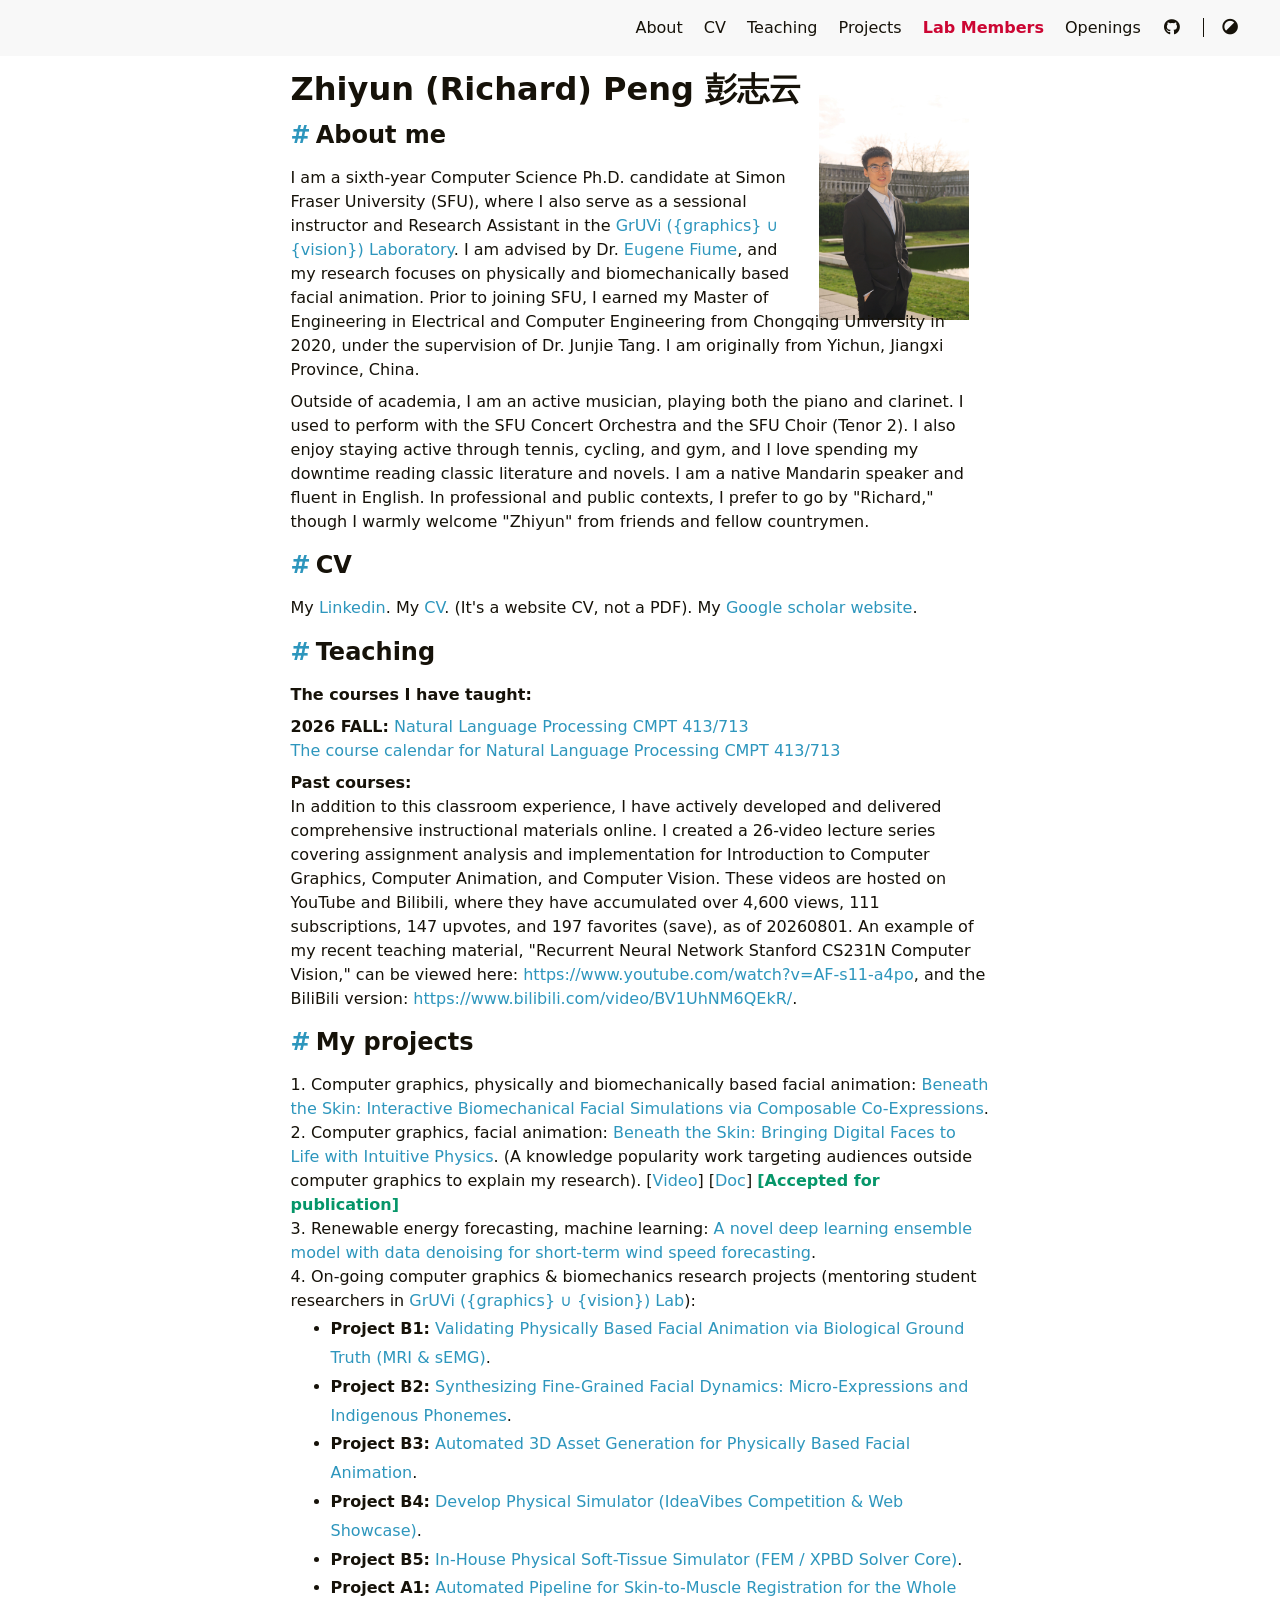
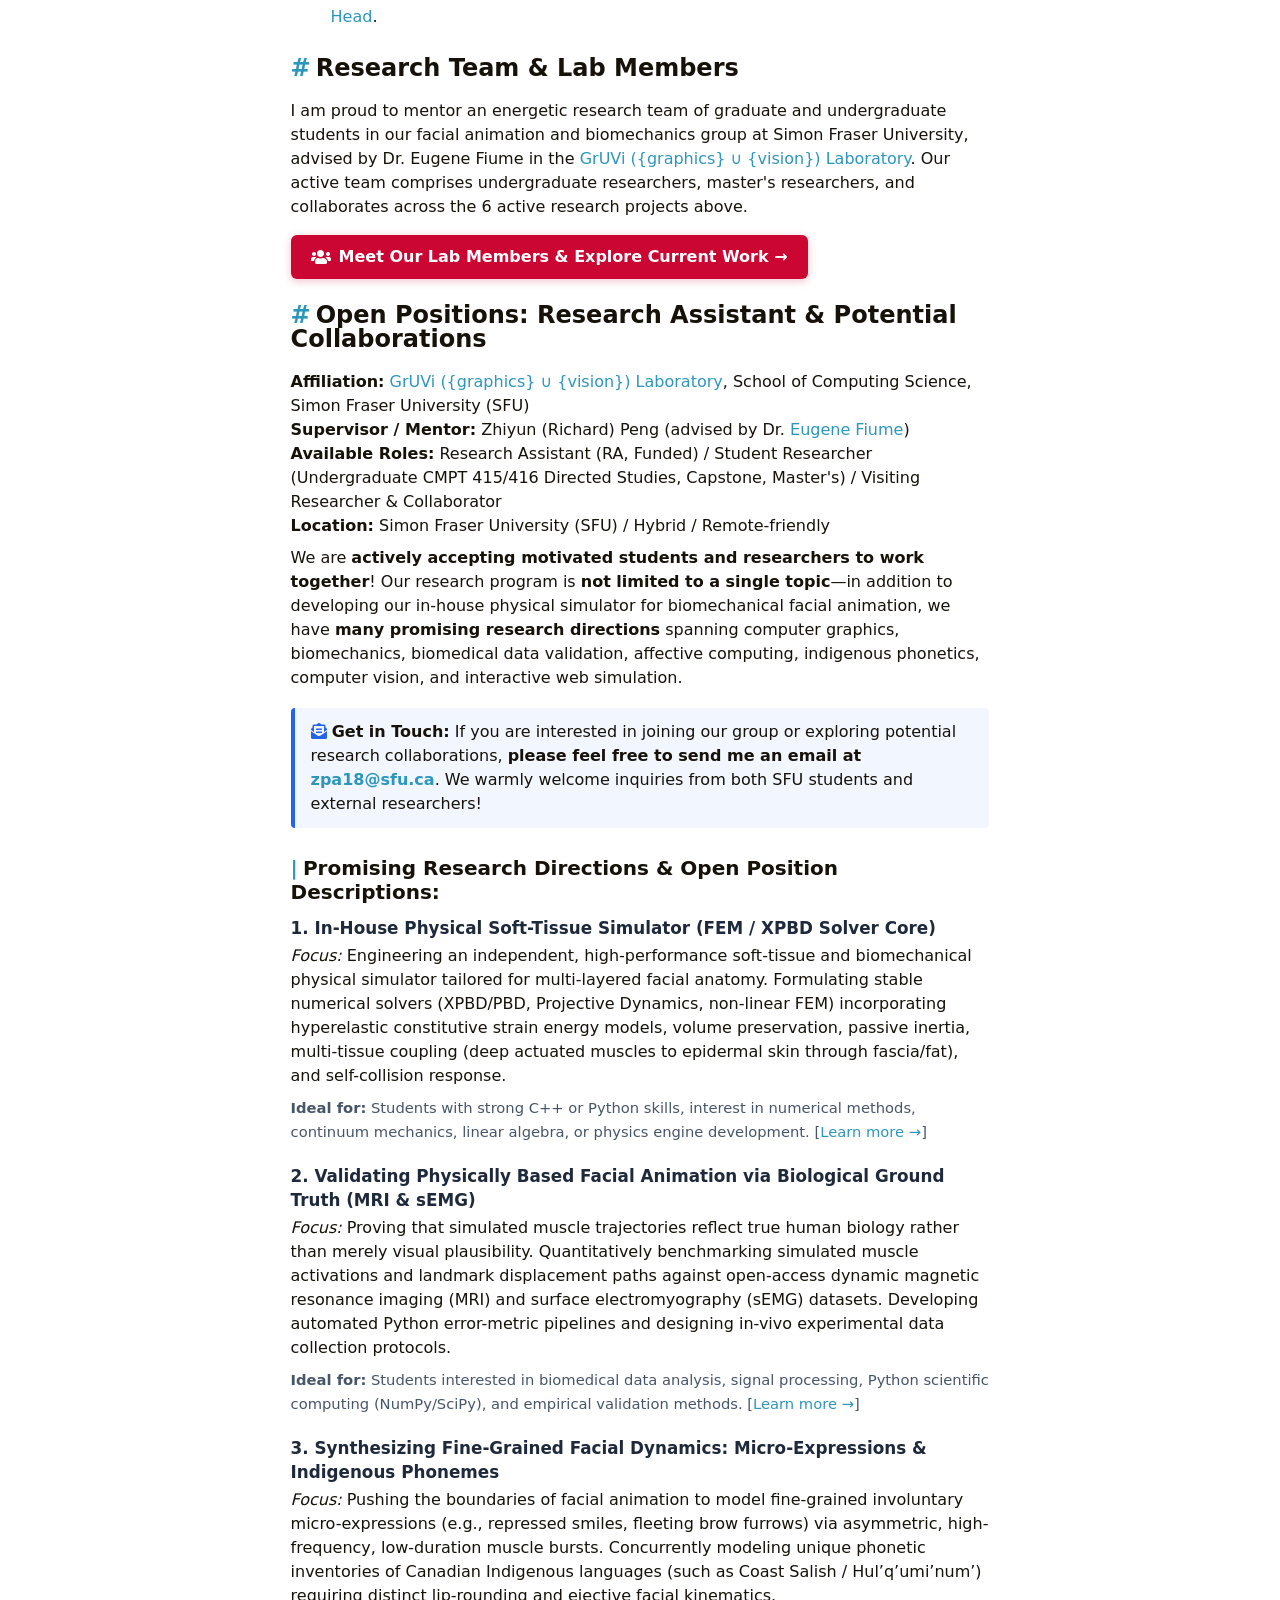
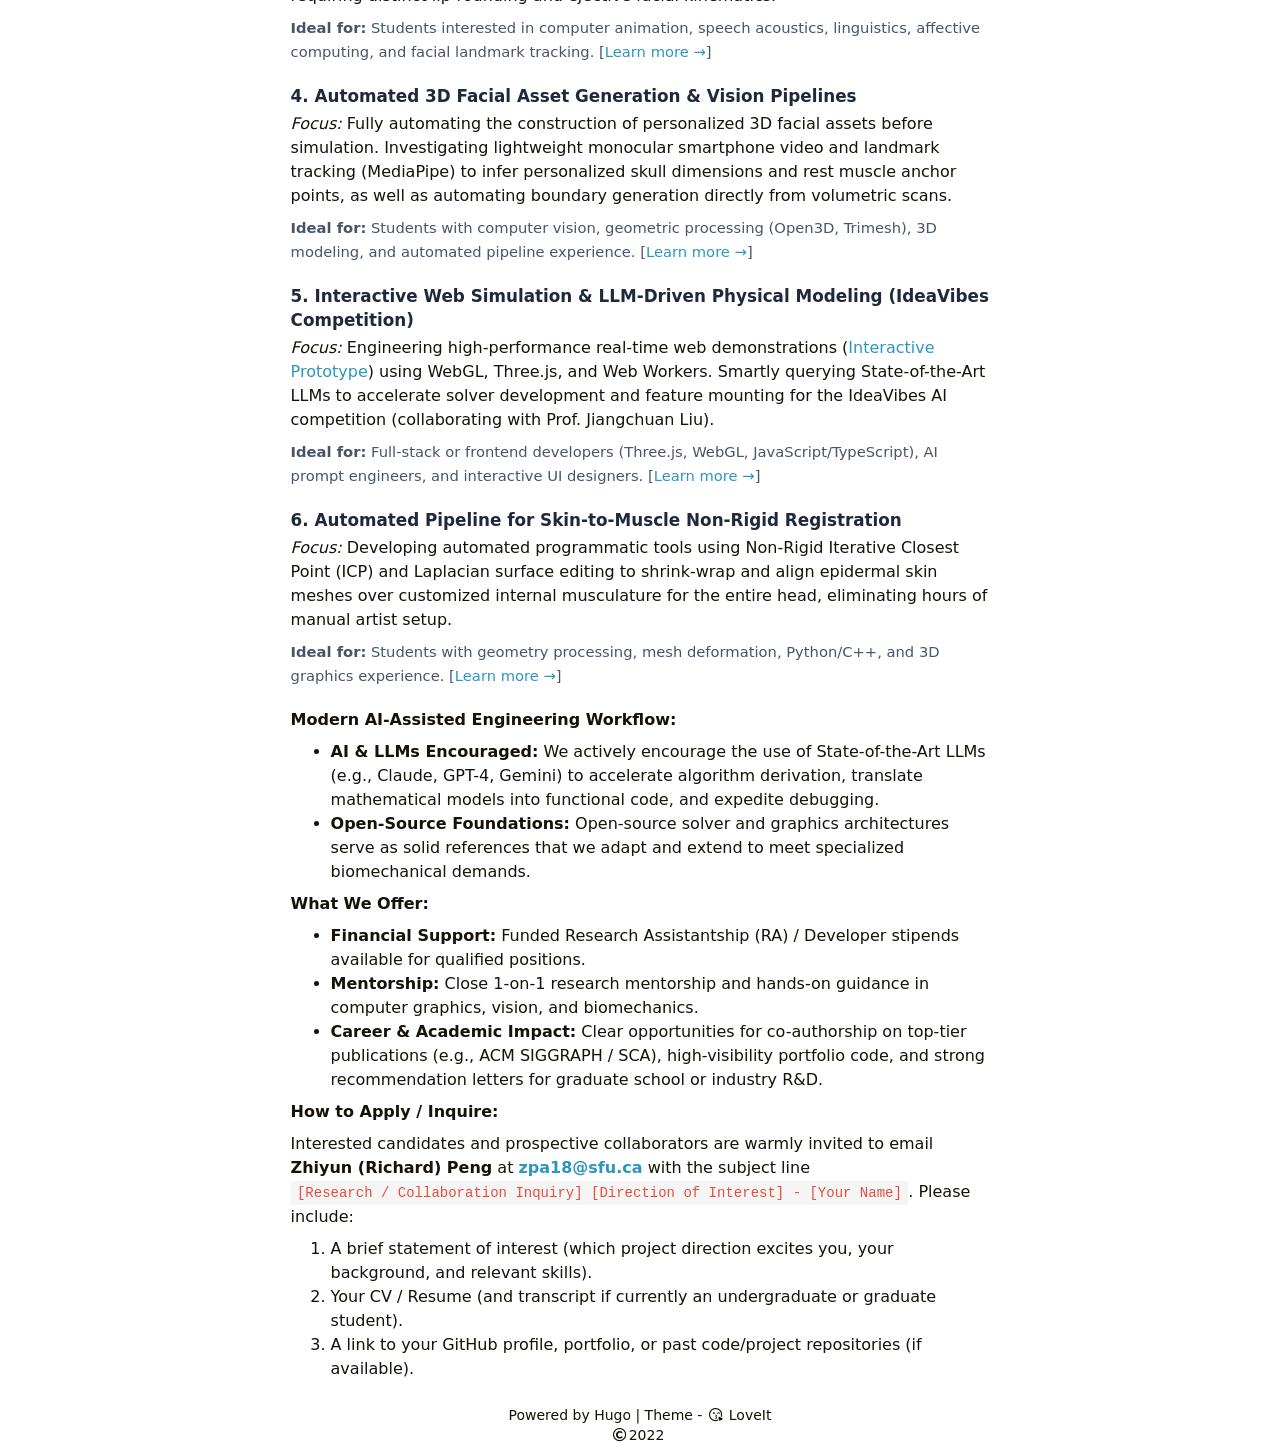
==== commit 377efbe2: "Expand open positions to all research directions, add real project figures for B2 and B4, and update" ====
--- a/index.html
+++ b/index.html
@@ -125,7 +125,7 @@
                         <p>I am a sixth-year Computer Science Ph.D. candidate at Simon Fraser University (SFU), where I
                             also serve as a sessional instructor and Research Assistant in the <a
                                 href="https://gruvi.cs.sfu.ca/" target="_blank"
-                                rel="noopener noreferrer">GrUVi (Graphics, Union, Vision) Laboratory</a>. I am advised by Dr. <a
+                                rel="noopener noreferrer">GrUVi ({graphics} ∪ {vision}) Laboratory</a>. I am advised by Dr. <a
                                 href="https://www.dgp.toronto.edu/~elf/" target="_blank"
                                 rel="noopener noreferrer">Eugene Fiume</a>, and my research focuses on physically and
                             biomechanically based facial animation. Prior to joining SFU, I earned my Master of
@@ -189,7 +189,7 @@
                                 href="https://www.sciencedirect.com/science/article/abs/pii/S0196890420300601"
                                 target="_blank" rel="noopener noreffer">A novel deep learning ensemble model with data
                                 denoising for short-term wind speed forecasting</a>.<br>
-                            4. On-going computer graphics &amp; biomechanics research projects (mentoring student researchers in <a href="https://gruvi.cs.sfu.ca/" target="_blank" rel="noopener noreferrer">GrUVi Lab</a>):
+                            4. On-going computer graphics &amp; biomechanics research projects (mentoring student researchers in <a href="https://gruvi.cs.sfu.ca/" target="_blank" rel="noopener noreferrer">GrUVi ({graphics} ∪ {vision}) Lab</a>):
                         </p>
                         <ul style="margin-top: -6px; margin-bottom: 24px; line-height: 1.8;">
                             <li><strong>Project B1:</strong> <a href="./members.html#card-proj-b1">Validating Physically Based Facial Animation via Biological Ground Truth (MRI &amp; sEMG)</a>.</li>
@@ -201,105 +201,112 @@
                         </ul>
                         <h2 id="members">Research Team &amp; Lab Members</h2>
                         <p>
-                            I am proud to mentor an energetic research team of graduate and undergraduate students in our facial animation and biomechanics group at Simon Fraser University, advised by Dr. Eugene Fiume in the <a href="https://gruvi.cs.sfu.ca/" target="_blank" rel="noopener noreferrer">GrUVi (Graphics, Union, Vision) Laboratory</a>. Our active team comprises undergraduate researchers, master's researchers, and collaborates across the 6 active research projects above.
+                            I am proud to mentor an energetic research team of graduate and undergraduate students in our facial animation and biomechanics group at Simon Fraser University, advised by Dr. Eugene Fiume in the <a href="https://gruvi.cs.sfu.ca/" target="_blank" rel="noopener noreferrer">GrUVi ({graphics} ∪ {vision}) Laboratory</a>. Our active team comprises undergraduate researchers, master's researchers, and collaborates across the 6 active research projects above.
                         </p>
                         <p style="margin: 16px 0 24px;">
                             <a href="./members.html" style="display: inline-flex; align-items: center; gap: 8px; padding: 10px 20px; background: #cc0633; color: #ffffff; border-radius: 6px; font-weight: bold; text-decoration: none; box-shadow: 0 2px 8px rgba(204, 6, 51, 0.25);">
                                 <i class="fas fa-users"></i> Meet Our Lab Members &amp; Explore Current Work &rarr;
                             </a>
                         </p>
-                        <h2 id="openings">Open Positions: Research Assistant / Developer</h2>
-                        <p>
-                            <strong>Project:</strong> Developing an In-House Physical Simulator for Biomechanical Facial
-                            & Soft-Tissue Animation<br>
-                            <strong>Role:</strong> Research Assistant (RA) / Research Software Developer (Funded)<br>
-                            <strong>Location:</strong> Simon Fraser University (SFU) / Hybrid / Remote-friendly<br>
-                            <strong>Supervisor / Mentor:</strong> Zhiyun (Richard) Peng (advised by Dr. Eugene Fiume)
-                        </p>
-                        <p>
-                            We are seeking a motivated and talented <strong>Research Assistant / Software
-                                Developer</strong> to join our research team. With commercial soft-tissue simulation
-                            packages (such as Ziva Dynamics) being officially discontinued, our lab is taking the
-                            initiative to engineer an <strong>independent, high-performance, in-house physical
-                                simulator</strong> tailored specifically for biomechanical facial animation. This
-                            project is central to our ongoing research agenda and upcoming post-doctoral research.
-                        </p>
-                        <p><strong>Core Research &amp; Engineering Focus:</strong></p>
-                        <p>
-                            While general-purpose open-source physics engines exist for rigid bodies or basic cloth,
-                            facial animation presents unique biomechanical challenges that standard solvers do not
-                            support:
-                        </p>
-                        <ul>
-                            <li><strong>Soft-Tissue Continuum Mechanics:</strong> Formulating stable numerical solvers
-                                (e.g., XPBD/PBD, Projective Dynamics, or FEM) incorporating hyperelastic constitutive
-                                strain energy models, volume preservation, passive inertia, and gravitational response.
-                            </li>
-                            <li><strong>Anatomical Muscle-to-Skin Coupling (Core Challenge):</strong> In facial anatomy,
-                                deep actuated muscles interact through subcutaneous fat/fascia to drive the epidermal
-                                skin layer. Designing robust mechanical constraints and force-propagation mechanisms
-                                connecting muscle activations to epidermal mesh deformations is a foundational focus of
-                                this role.</li>
-                            <li><strong>Collision &amp; Contact Handling:</strong> Implementing responsive
-                                self-collision detection and contact resolution for multi-layered facial tissues.</li>
-                        </ul>
+                        <h2 id="openings">Open Positions: Research Assistant &amp; Potential Collaborations</h2>
+                        <p>
+                            <strong>Affiliation:</strong> <a href="https://gruvi.cs.sfu.ca/" target="_blank" rel="noopener noreferrer">GrUVi ({graphics} ∪ {vision}) Laboratory</a>, School of Computing Science, Simon Fraser University (SFU)<br>
+                            <strong>Supervisor / Mentor:</strong> Zhiyun (Richard) Peng (advised by Dr. <a href="https://www.dgp.toronto.edu/~elf/" target="_blank" rel="noopener noreferrer">Eugene Fiume</a>)<br>
+                            <strong>Available Roles:</strong> Research Assistant (RA, Funded) / Student Researcher (Undergraduate CMPT 415/416 Directed Studies, Capstone, Master's) / Visiting Researcher &amp; Collaborator<br>
+                            <strong>Location:</strong> Simon Fraser University (SFU) / Hybrid / Remote-friendly
+                        </p>
+                        <p>
+                            We are <strong>actively accepting motivated students and researchers to work together</strong>! Our research program is <strong>not limited to a single topic</strong>—in addition to developing our in-house physical simulator for biomechanical facial animation, we have <strong>many promising research directions</strong> spanning computer graphics, biomechanics, biomedical data validation, affective computing, indigenous phonetics, computer vision, and interactive web simulation.
+                        </p>
+                        <p style="background: rgba(37, 99, 235, 0.06); border-left: 4px solid #2563eb; padding: 12px 16px; border-radius: 4px; margin: 18px 0;">
+                            <i class="fas fa-envelope-open-text" style="color: #2563eb;"></i> <strong>Get in Touch:</strong> If you are interested in joining our group or exploring potential research collaborations, <strong>please feel free to send me an email at <a href="mailto:zpa18@sfu.ca">zpa18@sfu.ca</a></strong>. We warmly welcome inquiries from both SFU students and external researchers!
+                        </p>
+
+                        <h3 style="margin-top: 28px; margin-bottom: 12px; font-size: 1.25rem;">Promising Research Directions &amp; Open Position Descriptions:</h3>
+
+                        <div style="margin-bottom: 20px;">
+                            <h4 style="margin: 8px 0 4px; font-size: 1.05rem; color: #1e293b;">1. In-House Physical Soft-Tissue Simulator (FEM / XPBD Solver Core)</h4>
+                            <p style="margin: 0 0 8px;">
+                                <em>Focus:</em> Engineering an independent, high-performance soft-tissue and biomechanical physical simulator tailored for multi-layered facial anatomy. Formulating stable numerical solvers (XPBD/PBD, Projective Dynamics, non-linear FEM) incorporating hyperelastic constitutive strain energy models, volume preservation, passive inertia, multi-tissue coupling (deep actuated muscles to epidermal skin through fascia/fat), and self-collision response.
+                            </p>
+                            <p style="margin: 0 0 12px; font-size: 0.92rem; color: #475569;">
+                                <strong>Ideal for:</strong> Students with strong C++ or Python skills, interest in numerical methods, continuum mechanics, linear algebra, or physics engine development. [<a href="./members.html#card-proj-b5">Learn more &rarr;</a>]
+                            </p>
+                        </div>
+
+                        <div style="margin-bottom: 20px;">
+                            <h4 style="margin: 8px 0 4px; font-size: 1.05rem; color: #1e293b;">2. Validating Physically Based Facial Animation via Biological Ground Truth (MRI &amp; sEMG)</h4>
+                            <p style="margin: 0 0 8px;">
+                                <em>Focus:</em> Proving that simulated muscle trajectories reflect true human biology rather than merely visual plausibility. Quantitatively benchmarking simulated muscle activations and landmark displacement paths against open-access dynamic magnetic resonance imaging (MRI) and surface electromyography (sEMG) datasets. Developing automated Python error-metric pipelines and designing in-vivo experimental data collection protocols.
+                            </p>
+                            <p style="margin: 0 0 12px; font-size: 0.92rem; color: #475569;">
+                                <strong>Ideal for:</strong> Students interested in biomedical data analysis, signal processing, Python scientific computing (NumPy/SciPy), and empirical validation methods. [<a href="./members.html#card-proj-b1">Learn more &rarr;</a>]
+                            </p>
+                        </div>
+
+                        <div style="margin-bottom: 20px;">
+                            <h4 style="margin: 8px 0 4px; font-size: 1.05rem; color: #1e293b;">3. Synthesizing Fine-Grained Facial Dynamics: Micro-Expressions &amp; Indigenous Phonemes</h4>
+                            <p style="margin: 0 0 8px;">
+                                <em>Focus:</em> Pushing the boundaries of facial animation to model fine-grained involuntary micro-expressions (e.g., repressed smiles, fleeting brow furrows) via asymmetric, high-frequency, low-duration muscle bursts. Concurrently modeling unique phonetic inventories of Canadian Indigenous languages (such as Coast Salish / Hul’q’umi’num’) requiring distinct lip-rounding and ejective facial kinematics.
+                            </p>
+                            <p style="margin: 0 0 12px; font-size: 0.92rem; color: #475569;">
+                                <strong>Ideal for:</strong> Students interested in computer animation, speech acoustics, linguistics, affective computing, and facial landmark tracking. [<a href="./members.html#card-proj-b2">Learn more &rarr;</a>]
+                            </p>
+                        </div>
+
+                        <div style="margin-bottom: 20px;">
+                            <h4 style="margin: 8px 0 4px; font-size: 1.05rem; color: #1e293b;">4. Automated 3D Facial Asset Generation &amp; Vision Pipelines</h4>
+                            <p style="margin: 0 0 8px;">
+                                <em>Focus:</em> Fully automating the construction of personalized 3D facial assets before simulation. Investigating lightweight monocular smartphone video and landmark tracking (MediaPipe) to infer personalized skull dimensions and rest muscle anchor points, as well as automating boundary generation directly from volumetric scans.
+                            </p>
+                            <p style="margin: 0 0 12px; font-size: 0.92rem; color: #475569;">
+                                <strong>Ideal for:</strong> Students with computer vision, geometric processing (Open3D, Trimesh), 3D modeling, and automated pipeline experience. [<a href="./members.html#card-proj-b3">Learn more &rarr;</a>]
+                            </p>
+                        </div>
+
+                        <div style="margin-bottom: 20px;">
+                            <h4 style="margin: 8px 0 4px; font-size: 1.05rem; color: #1e293b;">5. Interactive Web Simulation &amp; LLM-Driven Physical Modeling (IdeaVibes Competition)</h4>
+                            <p style="margin: 0 0 8px;">
+                                <em>Focus:</em> Engineering high-performance real-time web demonstrations (<a href="https://zhiyun-ric-e2d4-beneath-the-sk-c88475-bp4af.ideavibes.app/" target="_blank" rel="noopener noreferrer">Interactive Prototype</a>) using WebGL, Three.js, and Web Workers. Smartly querying State-of-the-Art LLMs to accelerate solver development and feature mounting for the IdeaVibes AI competition (collaborating with Prof. Jiangchuan Liu).
+                            </p>
+                            <p style="margin: 0 0 12px; font-size: 0.92rem; color: #475569;">
+                                <strong>Ideal for:</strong> Full-stack or frontend developers (Three.js, WebGL, JavaScript/TypeScript), AI prompt engineers, and interactive UI designers. [<a href="./members.html#card-proj-b4">Learn more &rarr;</a>]
+                            </p>
+                        </div>
+
+                        <div style="margin-bottom: 20px;">
+                            <h4 style="margin: 8px 0 4px; font-size: 1.05rem; color: #1e293b;">6. Automated Pipeline for Skin-to-Muscle Non-Rigid Registration</h4>
+                            <p style="margin: 0 0 8px;">
+                                <em>Focus:</em> Developing automated programmatic tools using Non-Rigid Iterative Closest Point (ICP) and Laplacian surface editing to shrink-wrap and align epidermal skin meshes over customized internal musculature for the entire head, eliminating hours of manual artist setup.
+                            </p>
+                            <p style="margin: 0 0 12px; font-size: 0.92rem; color: #475569;">
+                                <strong>Ideal for:</strong> Students with geometry processing, mesh deformation, Python/C++, and 3D graphics experience. [<a href="./members.html#card-proj-a1">Learn more &rarr;</a>]
+                            </p>
+                        </div>
+
                         <p><strong>Modern AI-Assisted Engineering Workflow:</strong></p>
                         <ul>
-                            <li><strong>AI &amp; LLMs Encouraged:</strong> We actively encourage the use of
-                                State-of-the-Art LLMs (e.g., Claude, GPT-4, Gemini) to accelerate algorithm derivation,
-                                translate mathematical models into functional code, and expedite debugging.</li>
-                            <li><strong>Open-Source Foundations:</strong> Existing open-source physical solver
-                                architectures can serve as references, which we will adapt and extend to meet the
-                                specialized demands of multi-layer biomechanical facial simulation.</li>
+                            <li><strong>AI &amp; LLMs Encouraged:</strong> We actively encourage the use of State-of-the-Art LLMs (e.g., Claude, GPT-4, Gemini) to accelerate algorithm derivation, translate mathematical models into functional code, and expedite debugging.</li>
+                            <li><strong>Open-Source Foundations:</strong> Open-source solver and graphics architectures serve as solid references that we adapt and extend to meet specialized biomechanical demands.</li>
                         </ul>
-                        <p><strong>Reference Prototype &amp; Context:</strong></p>
-                        <p>
-                            As an initial proof-of-concept for interactive visualization, our lab previously developed a
-                            lightweight prototype (<a
-                                href="https://zhiyun-ric-e2d4-beneath-the-sk-c88475-bp4af.ideavibes.app/"
-                                target="_blank" rel="noopener noreffer">Interactive Demo Prototype</a>) in collaboration
-                            with Silicon Valley startup <a href="https://ideavibes.ai/" target="_blank"
-                                rel="noopener noreffer">IdeaVibes</a>. While that prototype is purely kinematic,
-                            <strong>this opening is a dedicated, serious research and local software engineering
-                                position</strong> to architect our core physical simulation engine—building the
-                            continuum mechanics, hyperelastic strain energy formulations, and anatomical tissue coupling
-                            from the ground up.
-                        </p>
-                        <p><strong>Desired Qualifications:</strong></p>
-                        <ul>
-                            <li>Candidates with a background (or currently pursuing a degree) in Computer Science,
-                                Applied Mathematics, Computational Mechanics, or related disciplines.</li>
-                            <li>Solid programming skills in <strong>C++</strong> or <strong>Python</strong> for local
-                                software development and scientific computing.</li>
-                            <li>Familiarity with or strong enthusiasm for <strong>computer graphics</strong>,
-                                <strong>physical simulation</strong> (FEM, XPBD/PBD, Mass-Spring), or <strong>numerical
-                                    methods / linear algebra</strong>.
-                            </li>
-                            <li>Proactive, self-motivated developer who effectively leverages modern AI coding
-                                assistants to solve challenging technical problems.</li>
-                        </ul>
+
                         <p><strong>What We Offer:</strong></p>
                         <ul>
-                            <li><strong>Financial Support:</strong> Funded Research Assistantship / Developer stipend.
-                            </li>
-                            <li><strong>Mentorship:</strong> Close 1-on-1 research mentorship and hands-on guidance in
-                                computer graphics and biomechanics.</li>
-                            <li><strong>Career &amp; Academic Impact:</strong> Clear opportunities for co-authorship on
-                                top-tier graphics/biomechanics publications (e.g., ACM SIGGRAPH / SCA), high-visibility
-                                portfolio code, and strong recommendation letters for graduate school or industry R&D.
-                            </li>
+                            <li><strong>Financial Support:</strong> Funded Research Assistantship (RA) / Developer stipends available for qualified positions.</li>
+                            <li><strong>Mentorship:</strong> Close 1-on-1 research mentorship and hands-on guidance in computer graphics, vision, and biomechanics.</li>
+                            <li><strong>Career &amp; Academic Impact:</strong> Clear opportunities for co-authorship on top-tier publications (e.g., ACM SIGGRAPH / SCA), high-visibility portfolio code, and strong recommendation letters for graduate school or industry R&amp;D.</li>
                         </ul>
-                        <p><strong>How to Apply:</strong></p>
-                        <p>
-                            Interested candidates are warmly invited to email <strong>Zhiyun (Richard) Peng</strong> at
-                            <a href="mailto:zpa18@sfu.ca">zpa18@sfu.ca</a> with the subject line
-                            <code>[RA Application] Physical Simulator - [Your Name]</code>. Please include:
+
+                        <p><strong>How to Apply / Inquire:</strong></p>
+                        <p>
+                            Interested candidates and prospective collaborators are warmly invited to email <strong>Zhiyun (Richard) Peng</strong> at
+                            <a href="mailto:zpa18@sfu.ca"><strong>zpa18@sfu.ca</strong></a> with the subject line
+                            <code>[Research / Collaboration Inquiry] [Direction of Interest] - [Your Name]</code>. Please include:
                         </p>
                         <ol>
-                            <li>A brief statement of interest (your background, relevant skills, and why this project
-                                interests you).</li>
-                            <li>Your CV / Resume (and transcript if currently a student or recent graduate).</li>
-                            <li>A link to your GitHub profile, portfolio, or past code repositories (if available).</li>
+                            <li>A brief statement of interest (which project direction excites you, your background, and relevant skills).</li>
+                            <li>Your CV / Resume (and transcript if currently an undergraduate or graduate student).</li>
+                            <li>A link to your GitHub profile, portfolio, or past code/project repositories (if available).</li>
                         </ol>
 
 
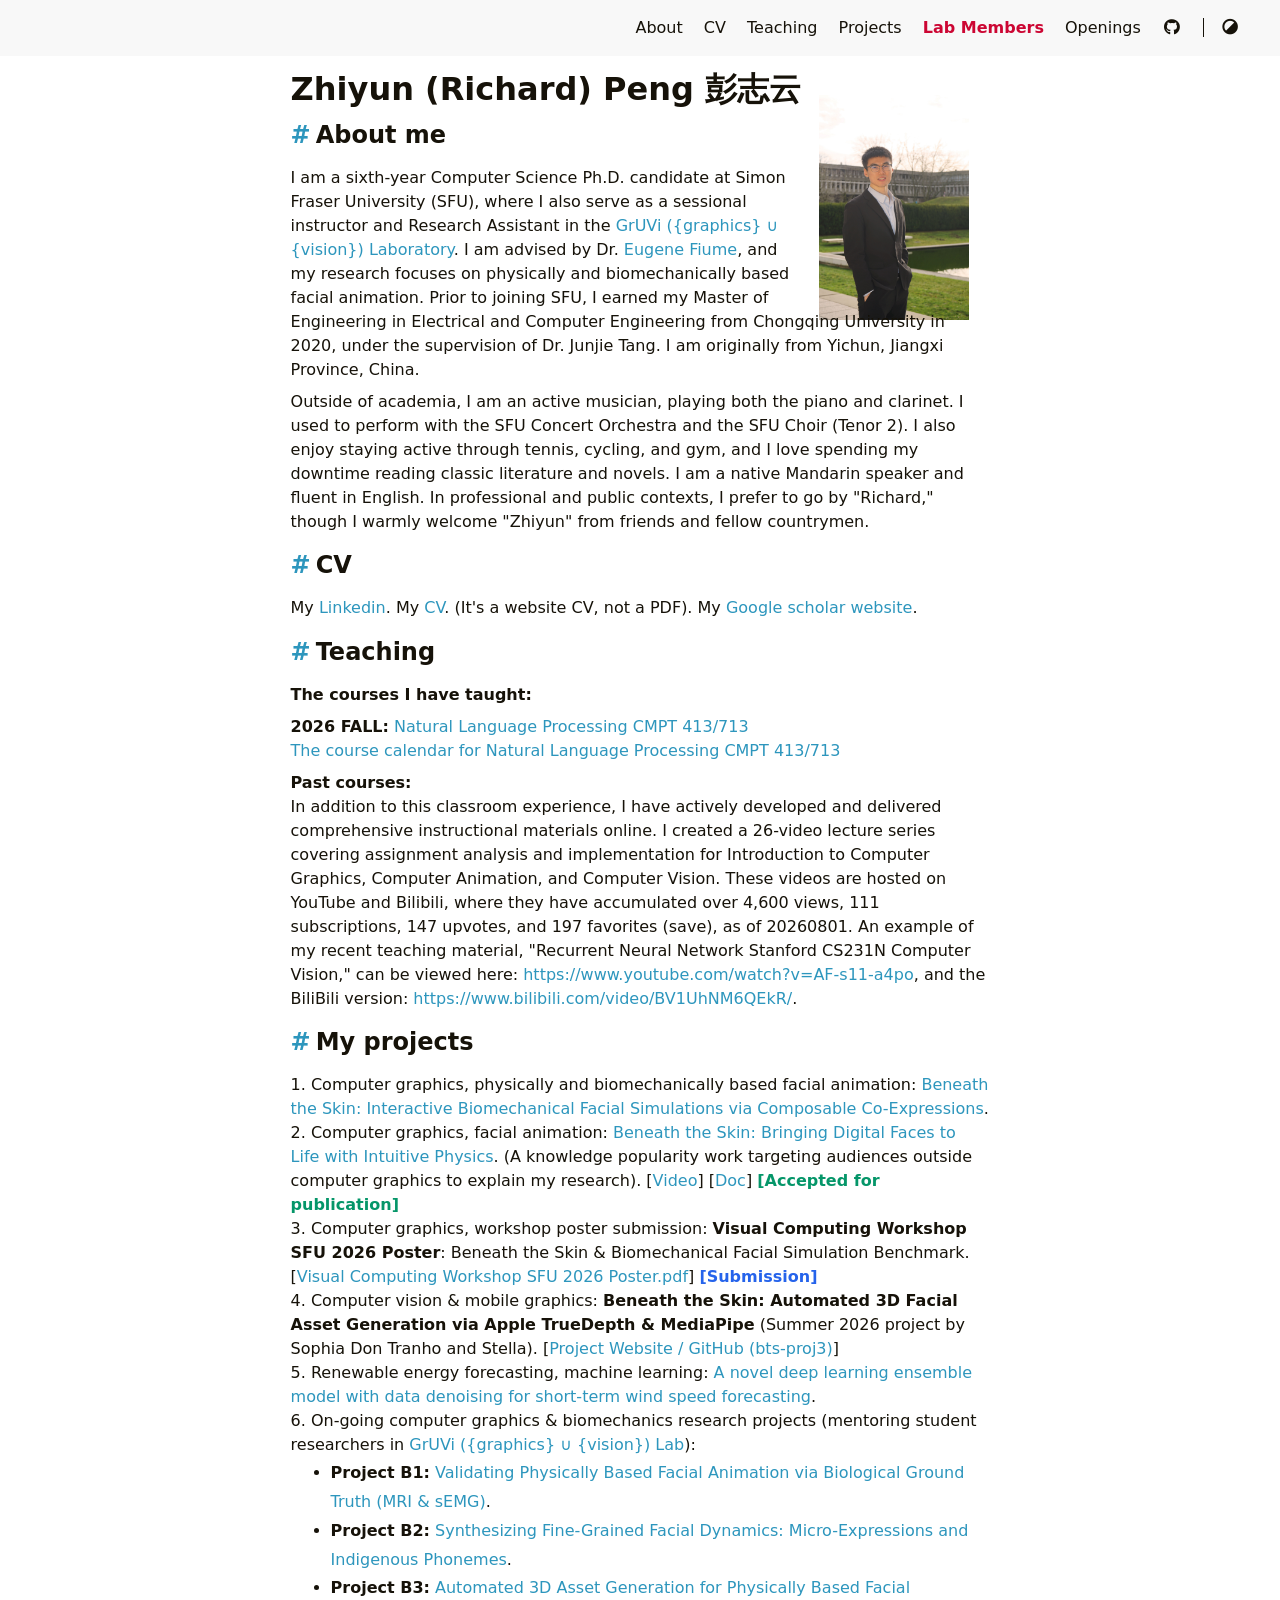
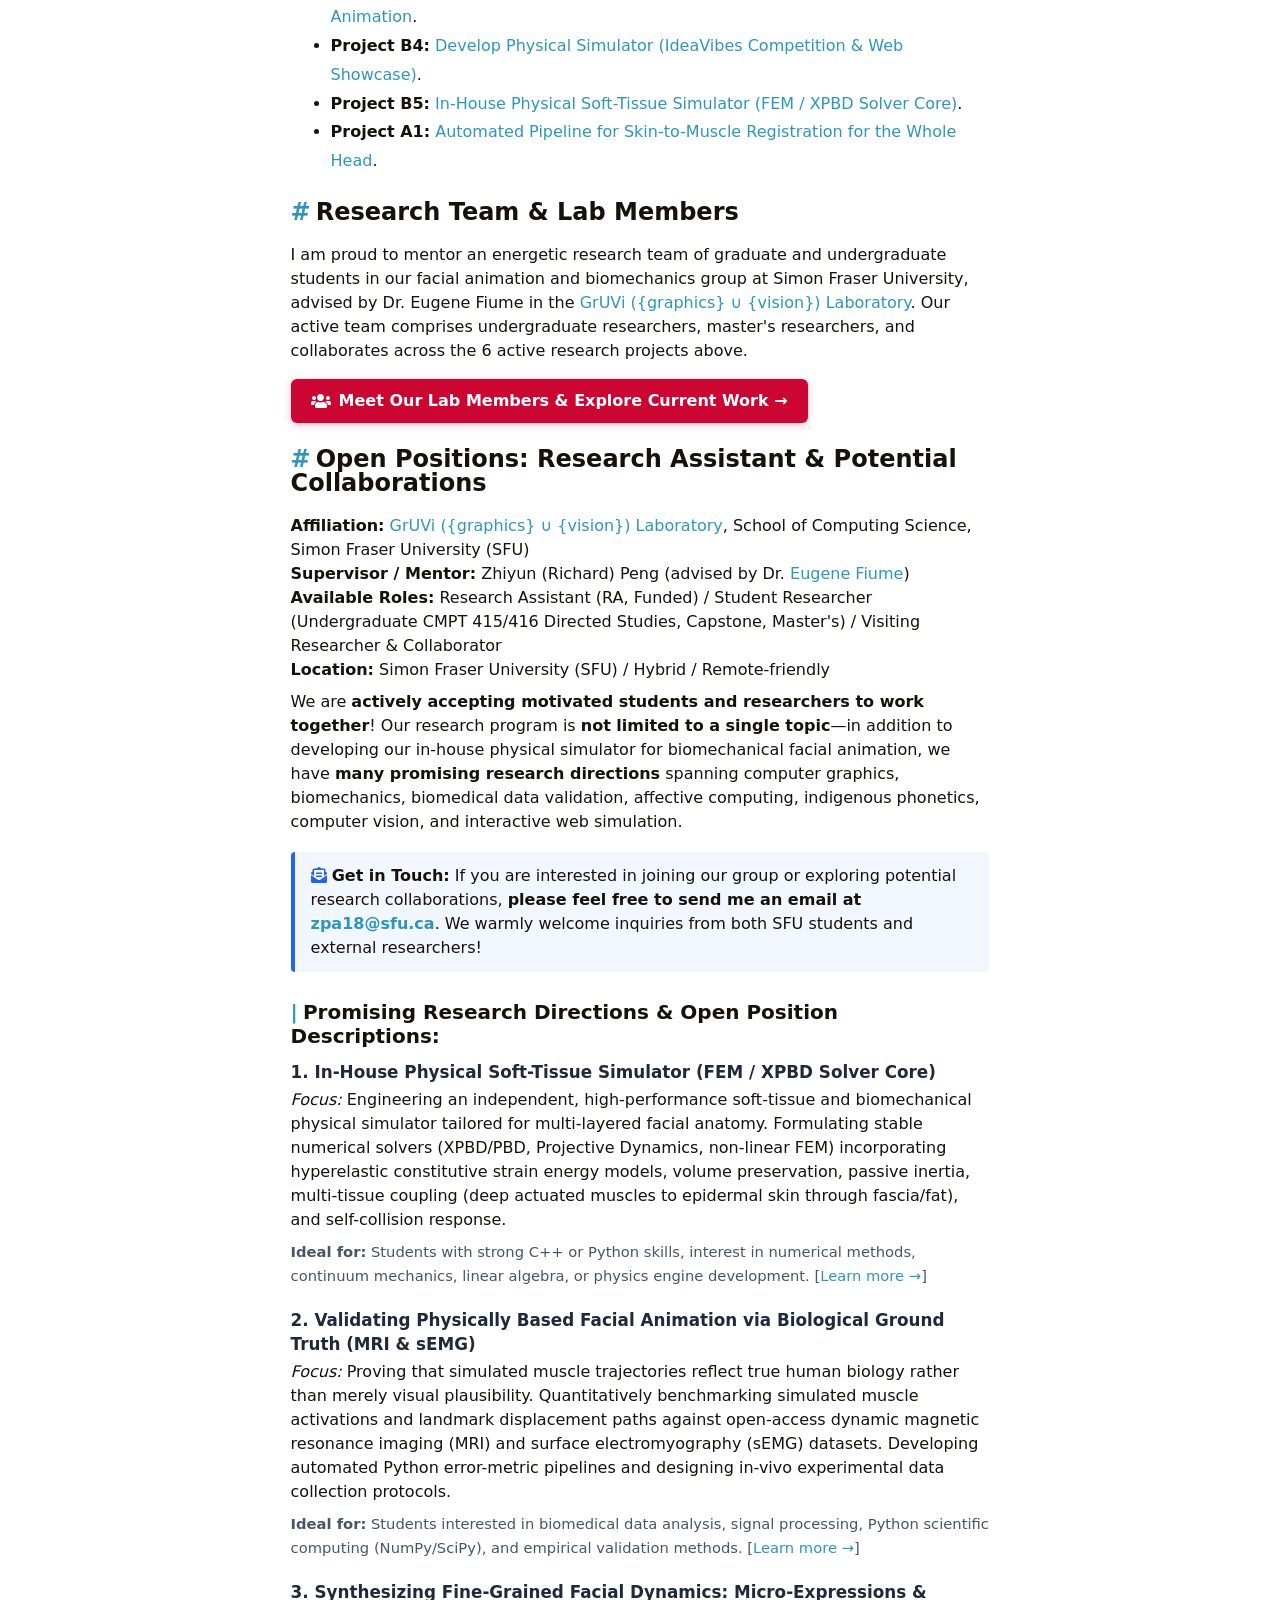
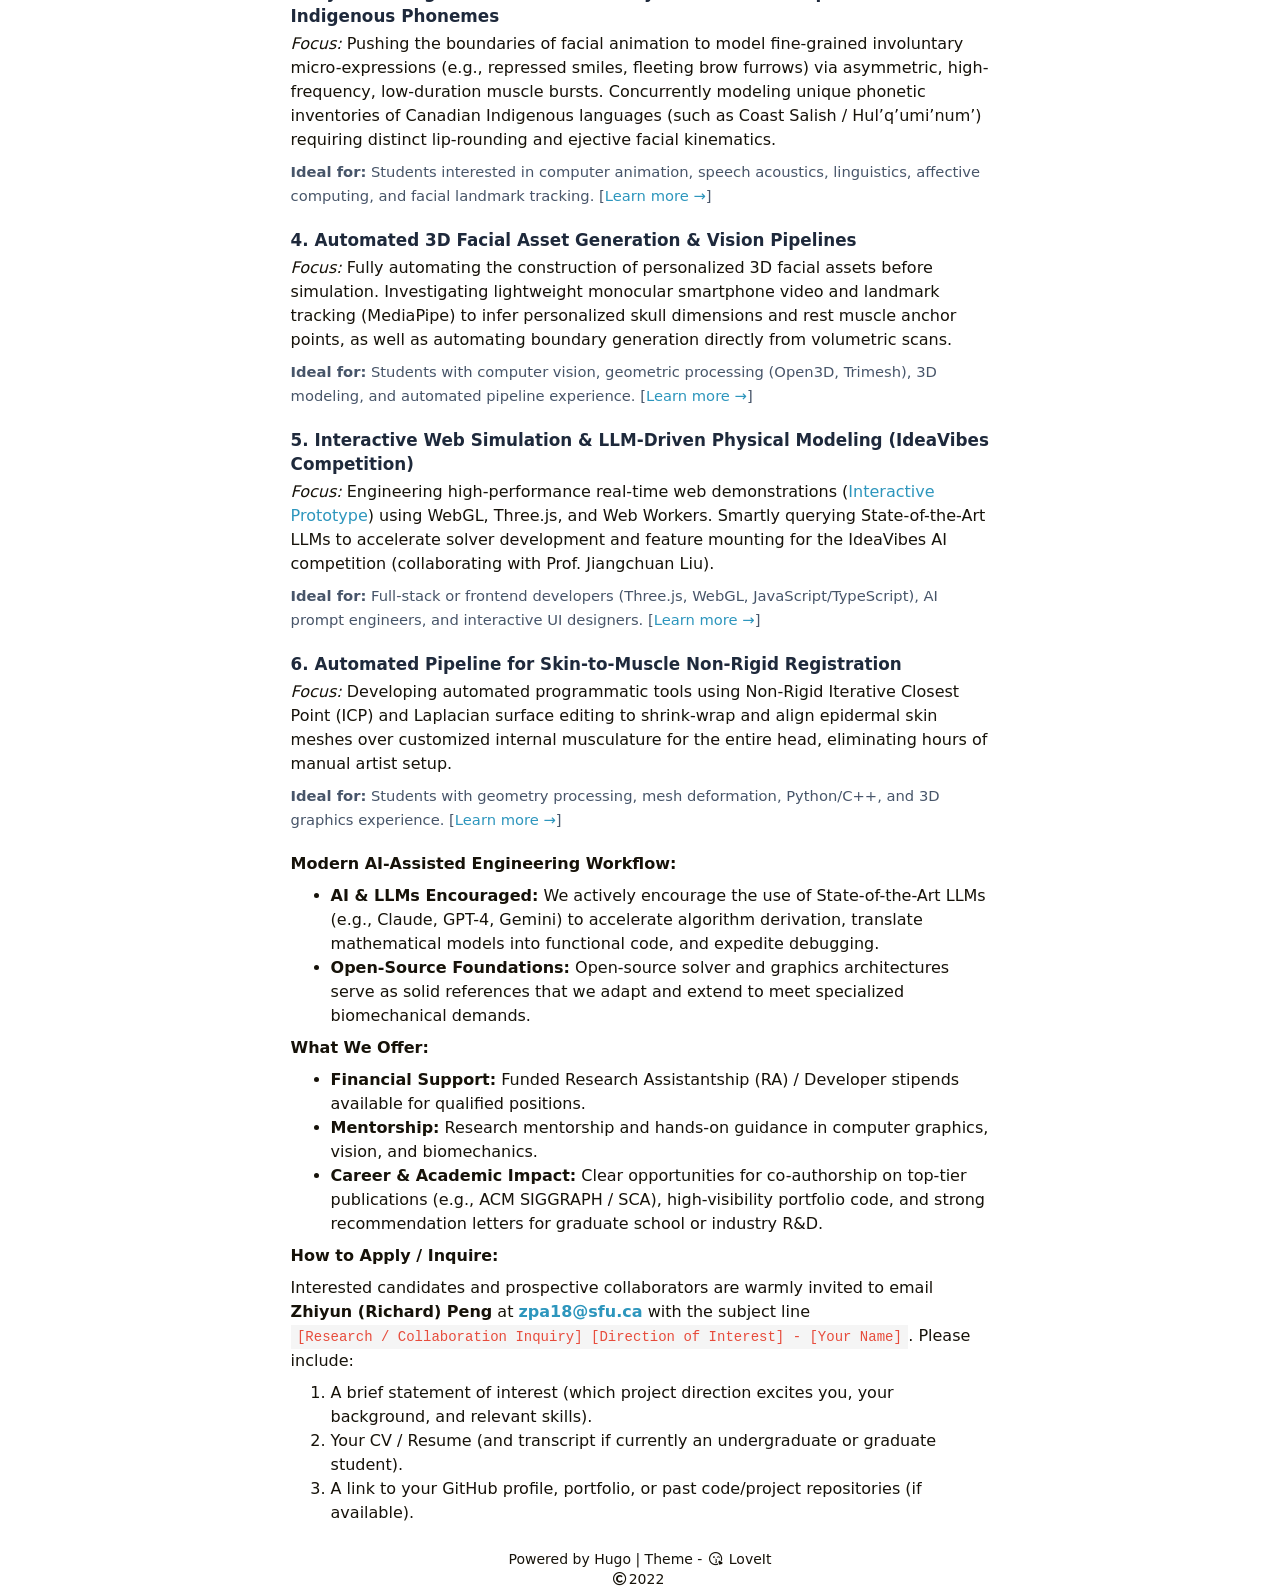
==== commit bc0864e0: "Add Summer 2026 3D asset generation project (bts-proj3) by Sophia and Stella, and SFU 2026 workshop " ====
--- a/index.html
+++ b/index.html
@@ -185,11 +185,13 @@
                                 target="_blank" rel="noopener noreffer">Video</a>] [<a
                                 href="./facial_animation_comsci_submission_V2.docx" target="_blank"
                                 rel="noopener noreffer">Doc</a>] <strong style="color: #059669;">[Accepted for publication]</strong><br>
-                            3. Renewable energy forecasting, machine learning: <a
+                            3. Computer graphics, workshop poster submission: <strong>Visual Computing Workshop SFU 2026 Poster</strong>: Beneath the Skin &amp; Biomechanical Facial Simulation Benchmark. [<a href="https://1sfu-my.sharepoint.com/:b:/g/personal/zpa18_sfu_ca/IQASlPJdiqyHT4dtOQQQzsauAZsnmEjPELseinZHVhX-moA?e=u5BZ2V" target="_blank" rel="noopener noreferrer">Visual Computing Workshop SFU 2026 Poster.pdf</a>] <strong style="color: #2563eb;">[Submission]</strong><br>
+                            4. Computer vision &amp; mobile graphics: <strong>Beneath the Skin: Automated 3D Facial Asset Generation via Apple TrueDepth &amp; MediaPipe</strong> (Summer 2026 project by Sophia Don Tranho and Stella). [<a href="https://github.com/sophiadt/bts-proj3" target="_blank" rel="noopener noreferrer">Project Website / GitHub (bts-proj3)</a>]<br>
+                            5. Renewable energy forecasting, machine learning: <a
                                 href="https://www.sciencedirect.com/science/article/abs/pii/S0196890420300601"
                                 target="_blank" rel="noopener noreffer">A novel deep learning ensemble model with data
                                 denoising for short-term wind speed forecasting</a>.<br>
-                            4. On-going computer graphics &amp; biomechanics research projects (mentoring student researchers in <a href="https://gruvi.cs.sfu.ca/" target="_blank" rel="noopener noreferrer">GrUVi ({graphics} ∪ {vision}) Lab</a>):
+                            6. On-going computer graphics &amp; biomechanics research projects (mentoring student researchers in <a href="https://gruvi.cs.sfu.ca/" target="_blank" rel="noopener noreferrer">GrUVi ({graphics} ∪ {vision}) Lab</a>):
                         </p>
                         <ul style="margin-top: -6px; margin-bottom: 24px; line-height: 1.8;">
                             <li><strong>Project B1:</strong> <a href="./members.html#card-proj-b1">Validating Physically Based Facial Animation via Biological Ground Truth (MRI &amp; sEMG)</a>.</li>
@@ -293,7 +295,7 @@
                         <p><strong>What We Offer:</strong></p>
                         <ul>
                             <li><strong>Financial Support:</strong> Funded Research Assistantship (RA) / Developer stipends available for qualified positions.</li>
-                            <li><strong>Mentorship:</strong> Close 1-on-1 research mentorship and hands-on guidance in computer graphics, vision, and biomechanics.</li>
+                            <li><strong>Mentorship:</strong> Research mentorship and hands-on guidance in computer graphics, vision, and biomechanics.</li>
                             <li><strong>Career &amp; Academic Impact:</strong> Clear opportunities for co-authorship on top-tier publications (e.g., ACM SIGGRAPH / SCA), high-visibility portfolio code, and strong recommendation letters for graduate school or industry R&amp;D.</li>
                         </ul>
 
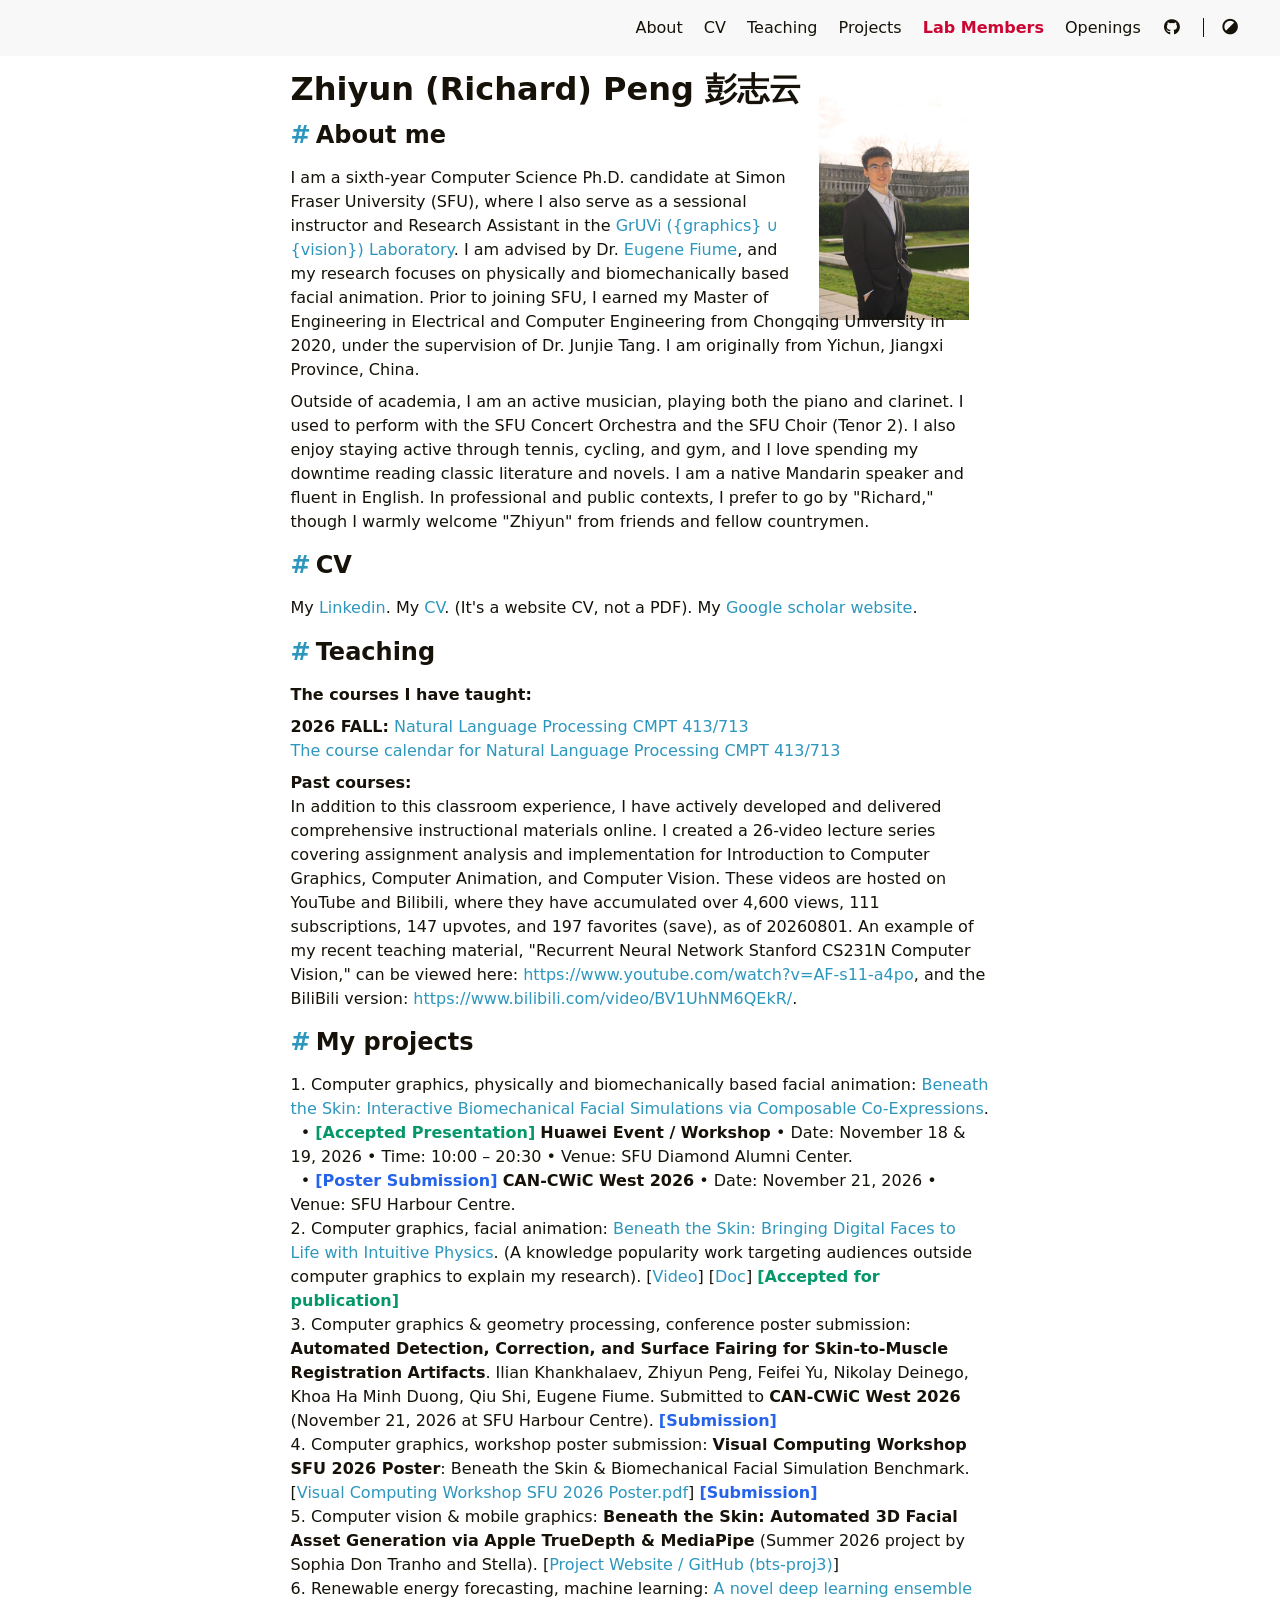
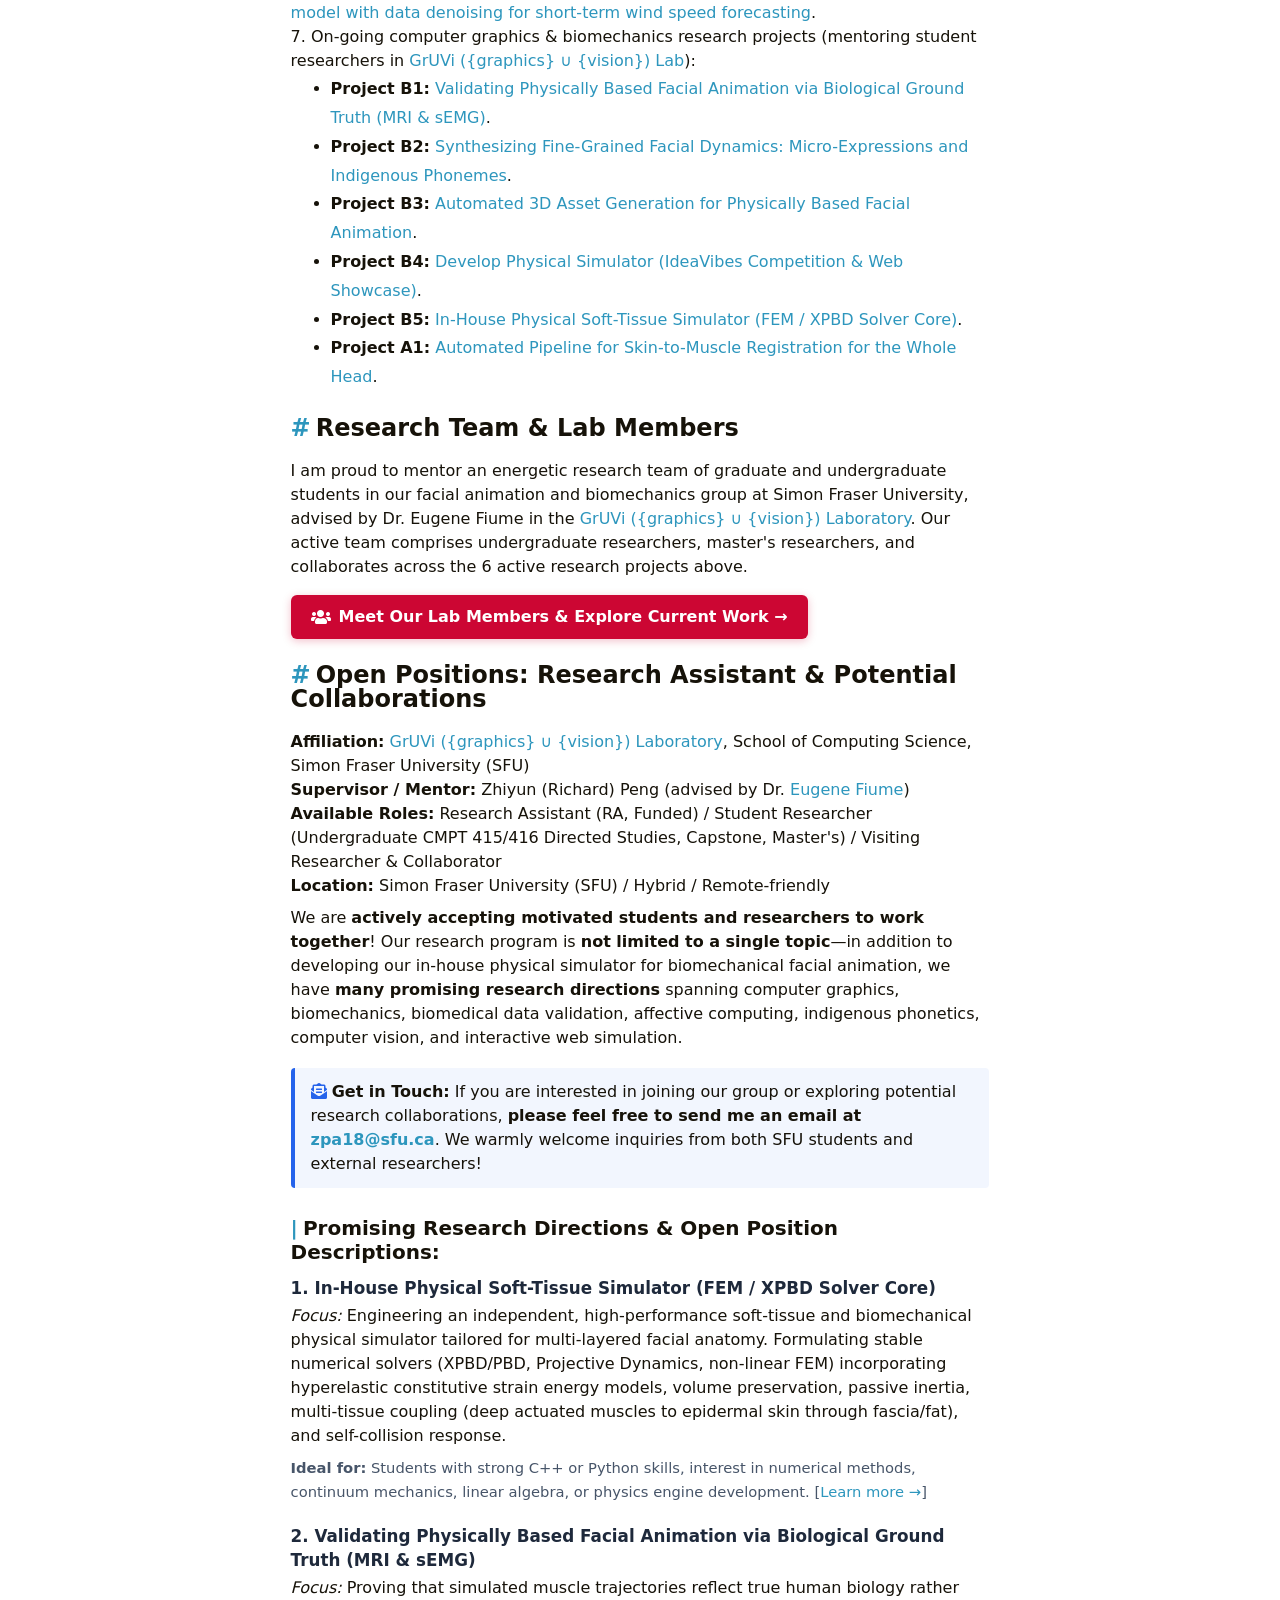
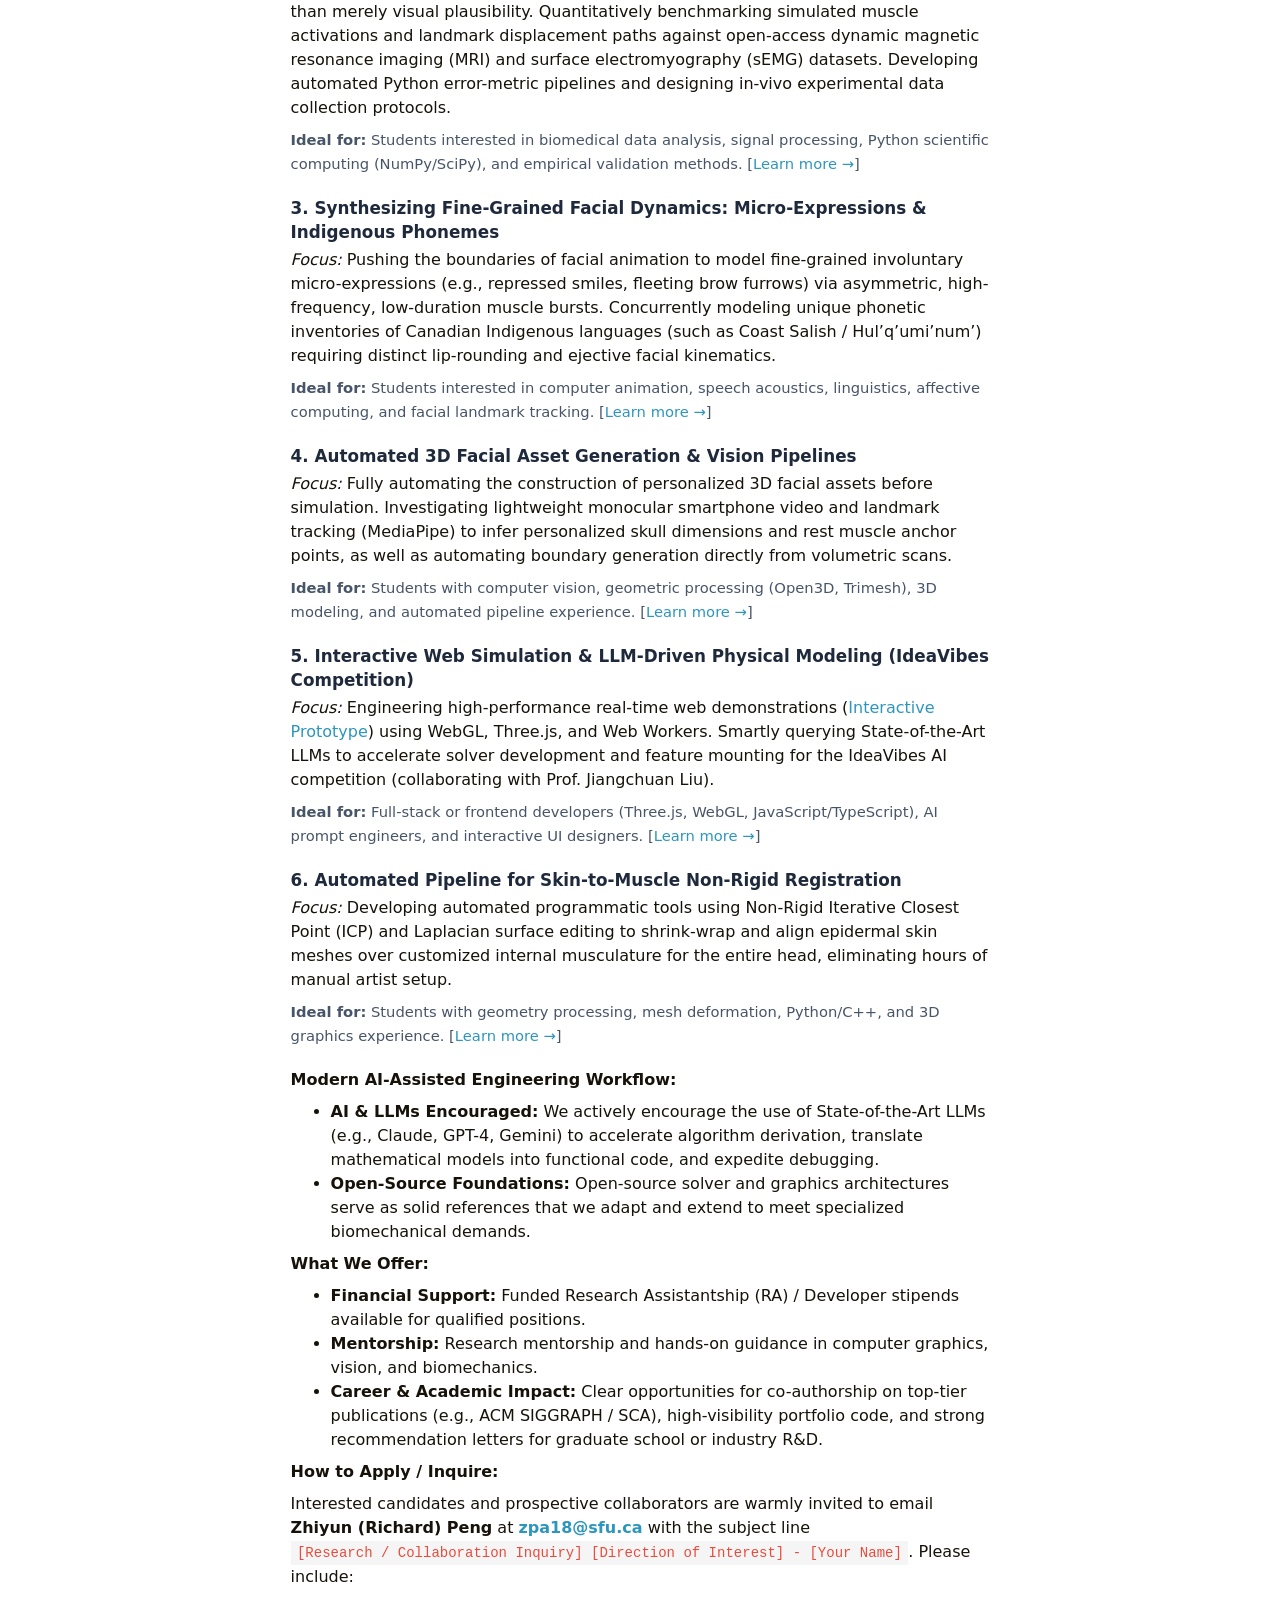
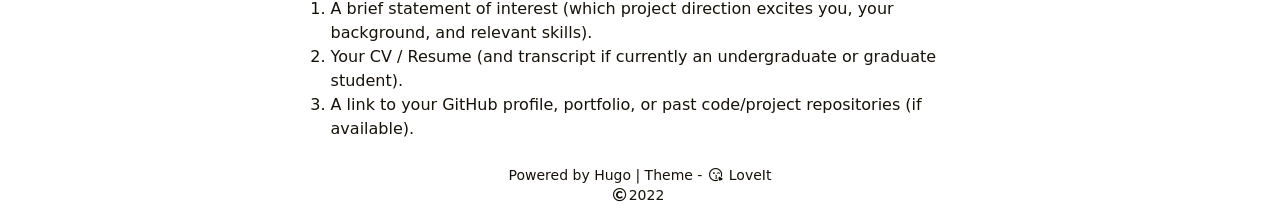
==== commit 2f340af3: "Add CAN-CWiC West 2026 submissions and Huawei event acceptance for facial simulation & skin fairing " ====
--- a/index.html
+++ b/index.html
@@ -178,6 +178,8 @@
                             1. Computer graphics, physically and biomechanically based facial animation: <a
                                 href="./page2.html" target="_blank" rel="noopener noreffer">Beneath the Skin:
                                 Interactive Biomechanical Facial Simulations via Composable Co-Expressions</a>.<br>
+                            &nbsp;&nbsp;&bull; <strong style="color: #059669;">[Accepted Presentation]</strong> <strong>Huawei Event / Workshop</strong> &bull; Date: November 18 &amp; 19, 2026 &bull; Time: 10:00 – 20:30 &bull; Venue: SFU Diamond Alumni Center.<br>
+                            &nbsp;&nbsp;&bull; <strong style="color: #2563eb;">[Poster Submission]</strong> <strong>CAN-CWiC West 2026</strong> &bull; Date: November 21, 2026 &bull; Venue: SFU Harbour Centre.<br>
                             2. Computer graphics, facial animation: <a href="./knowledge_popularity.html"
                                 target="_blank" rel="noopener noreffer">Beneath the Skin: Bringing Digital Faces to Life
                                 with Intuitive Physics</a>. (A knowledge popularity work targeting audiences outside
@@ -185,13 +187,14 @@
                                 target="_blank" rel="noopener noreffer">Video</a>] [<a
                                 href="./facial_animation_comsci_submission_V2.docx" target="_blank"
                                 rel="noopener noreffer">Doc</a>] <strong style="color: #059669;">[Accepted for publication]</strong><br>
-                            3. Computer graphics, workshop poster submission: <strong>Visual Computing Workshop SFU 2026 Poster</strong>: Beneath the Skin &amp; Biomechanical Facial Simulation Benchmark. [<a href="https://1sfu-my.sharepoint.com/:b:/g/personal/zpa18_sfu_ca/IQASlPJdiqyHT4dtOQQQzsauAZsnmEjPELseinZHVhX-moA?e=u5BZ2V" target="_blank" rel="noopener noreferrer">Visual Computing Workshop SFU 2026 Poster.pdf</a>] <strong style="color: #2563eb;">[Submission]</strong><br>
-                            4. Computer vision &amp; mobile graphics: <strong>Beneath the Skin: Automated 3D Facial Asset Generation via Apple TrueDepth &amp; MediaPipe</strong> (Summer 2026 project by Sophia Don Tranho and Stella). [<a href="https://github.com/sophiadt/bts-proj3" target="_blank" rel="noopener noreferrer">Project Website / GitHub (bts-proj3)</a>]<br>
-                            5. Renewable energy forecasting, machine learning: <a
+                            3. Computer graphics &amp; geometry processing, conference poster submission: <strong>Automated Detection, Correction, and Surface Fairing for Skin-to-Muscle Registration Artifacts</strong>. Ilian Khankhalaev, Zhiyun Peng, Feifei Yu, Nikolay Deinego, Khoa Ha Minh Duong, Qiu Shi, Eugene Fiume. Submitted to <strong>CAN-CWiC West 2026</strong> (November 21, 2026 at SFU Harbour Centre). <strong style="color: #2563eb;">[Submission]</strong><br>
+                            4. Computer graphics, workshop poster submission: <strong>Visual Computing Workshop SFU 2026 Poster</strong>: Beneath the Skin &amp; Biomechanical Facial Simulation Benchmark. [<a href="https://1sfu-my.sharepoint.com/:b:/g/personal/zpa18_sfu_ca/IQASlPJdiqyHT4dtOQQQzsauAZsnmEjPELseinZHVhX-moA?e=u5BZ2V" target="_blank" rel="noopener noreferrer">Visual Computing Workshop SFU 2026 Poster.pdf</a>] <strong style="color: #2563eb;">[Submission]</strong><br>
+                            5. Computer vision &amp; mobile graphics: <strong>Beneath the Skin: Automated 3D Facial Asset Generation via Apple TrueDepth &amp; MediaPipe</strong> (Summer 2026 project by Sophia Don Tranho and Stella). [<a href="https://github.com/sophiadt/bts-proj3" target="_blank" rel="noopener noreferrer">Project Website / GitHub (bts-proj3)</a>]<br>
+                            6. Renewable energy forecasting, machine learning: <a
                                 href="https://www.sciencedirect.com/science/article/abs/pii/S0196890420300601"
                                 target="_blank" rel="noopener noreffer">A novel deep learning ensemble model with data
                                 denoising for short-term wind speed forecasting</a>.<br>
-                            6. On-going computer graphics &amp; biomechanics research projects (mentoring student researchers in <a href="https://gruvi.cs.sfu.ca/" target="_blank" rel="noopener noreferrer">GrUVi ({graphics} ∪ {vision}) Lab</a>):
+                            7. On-going computer graphics &amp; biomechanics research projects (mentoring student researchers in <a href="https://gruvi.cs.sfu.ca/" target="_blank" rel="noopener noreferrer">GrUVi ({graphics} ∪ {vision}) Lab</a>):
                         </p>
                         <ul style="margin-top: -6px; margin-bottom: 24px; line-height: 1.8;">
                             <li><strong>Project B1:</strong> <a href="./members.html#card-proj-b1">Validating Physically Based Facial Animation via Biological Ground Truth (MRI &amp; sEMG)</a>.</li>
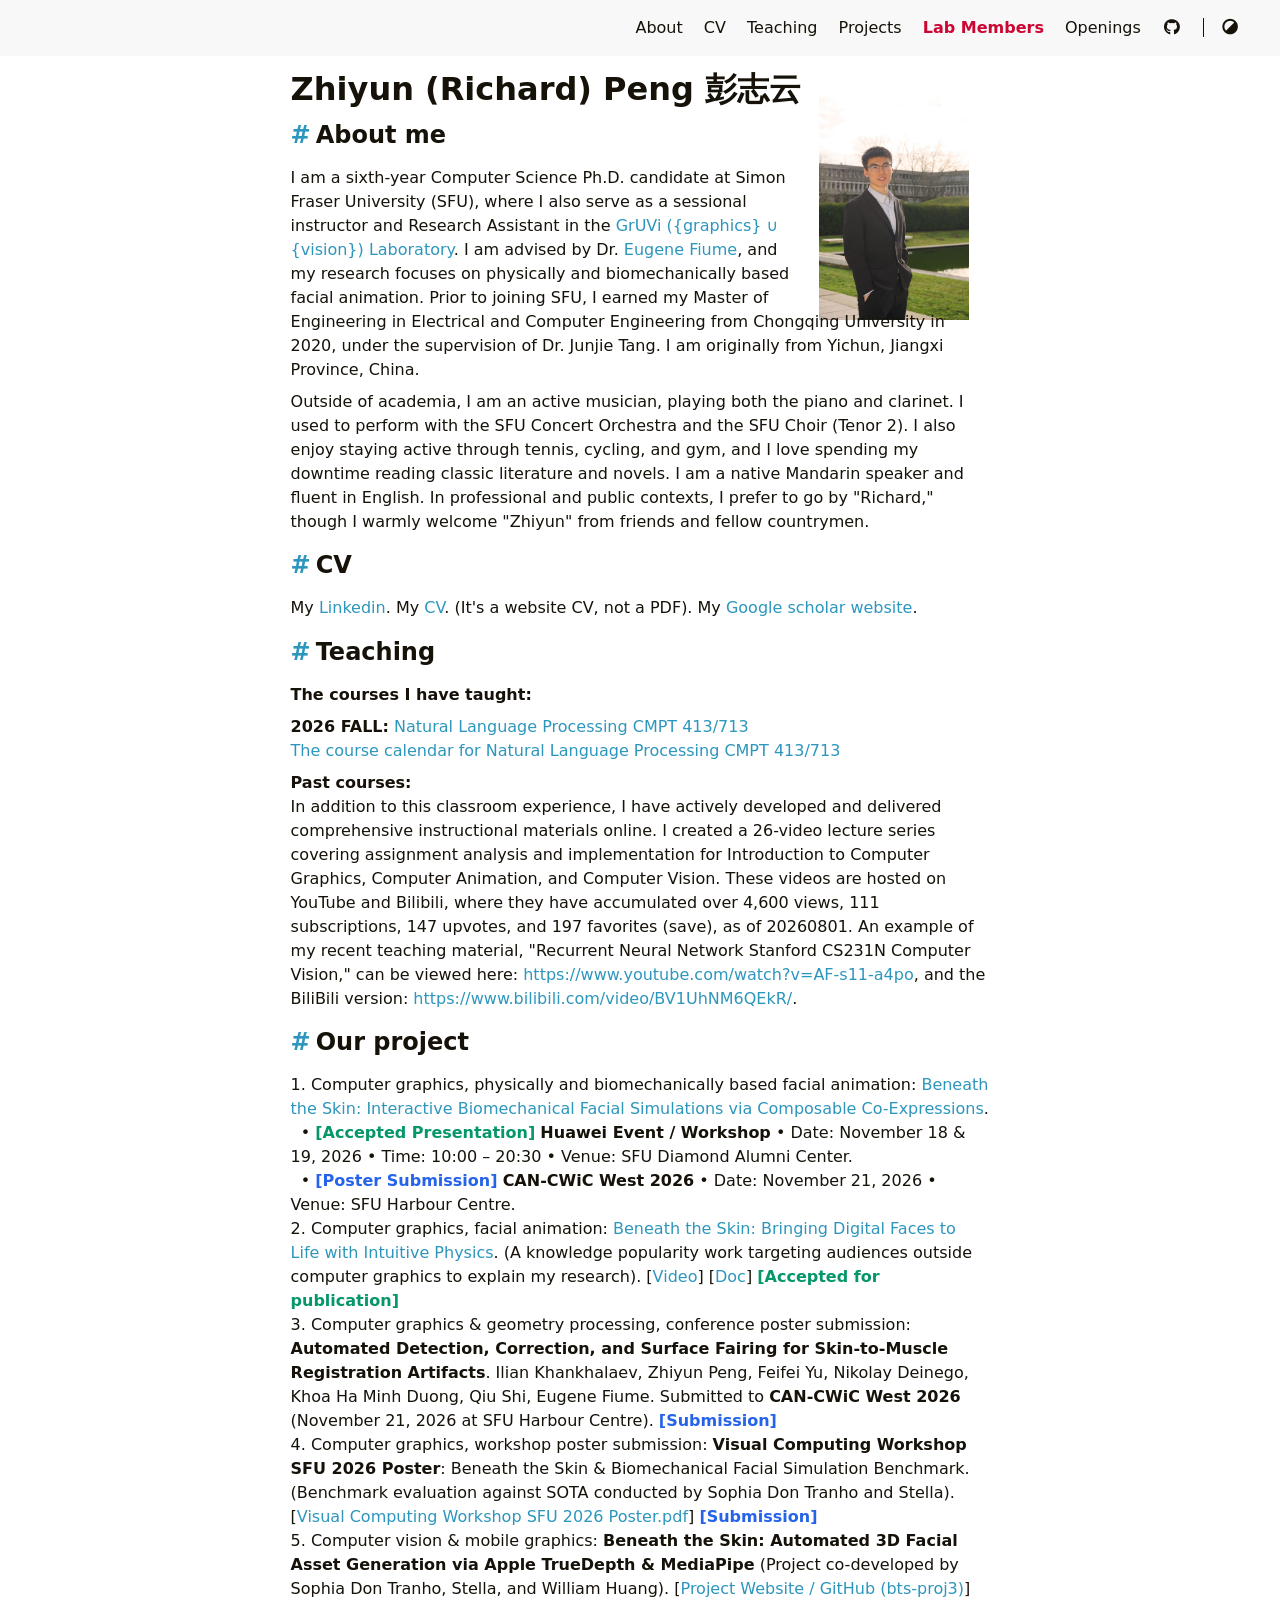
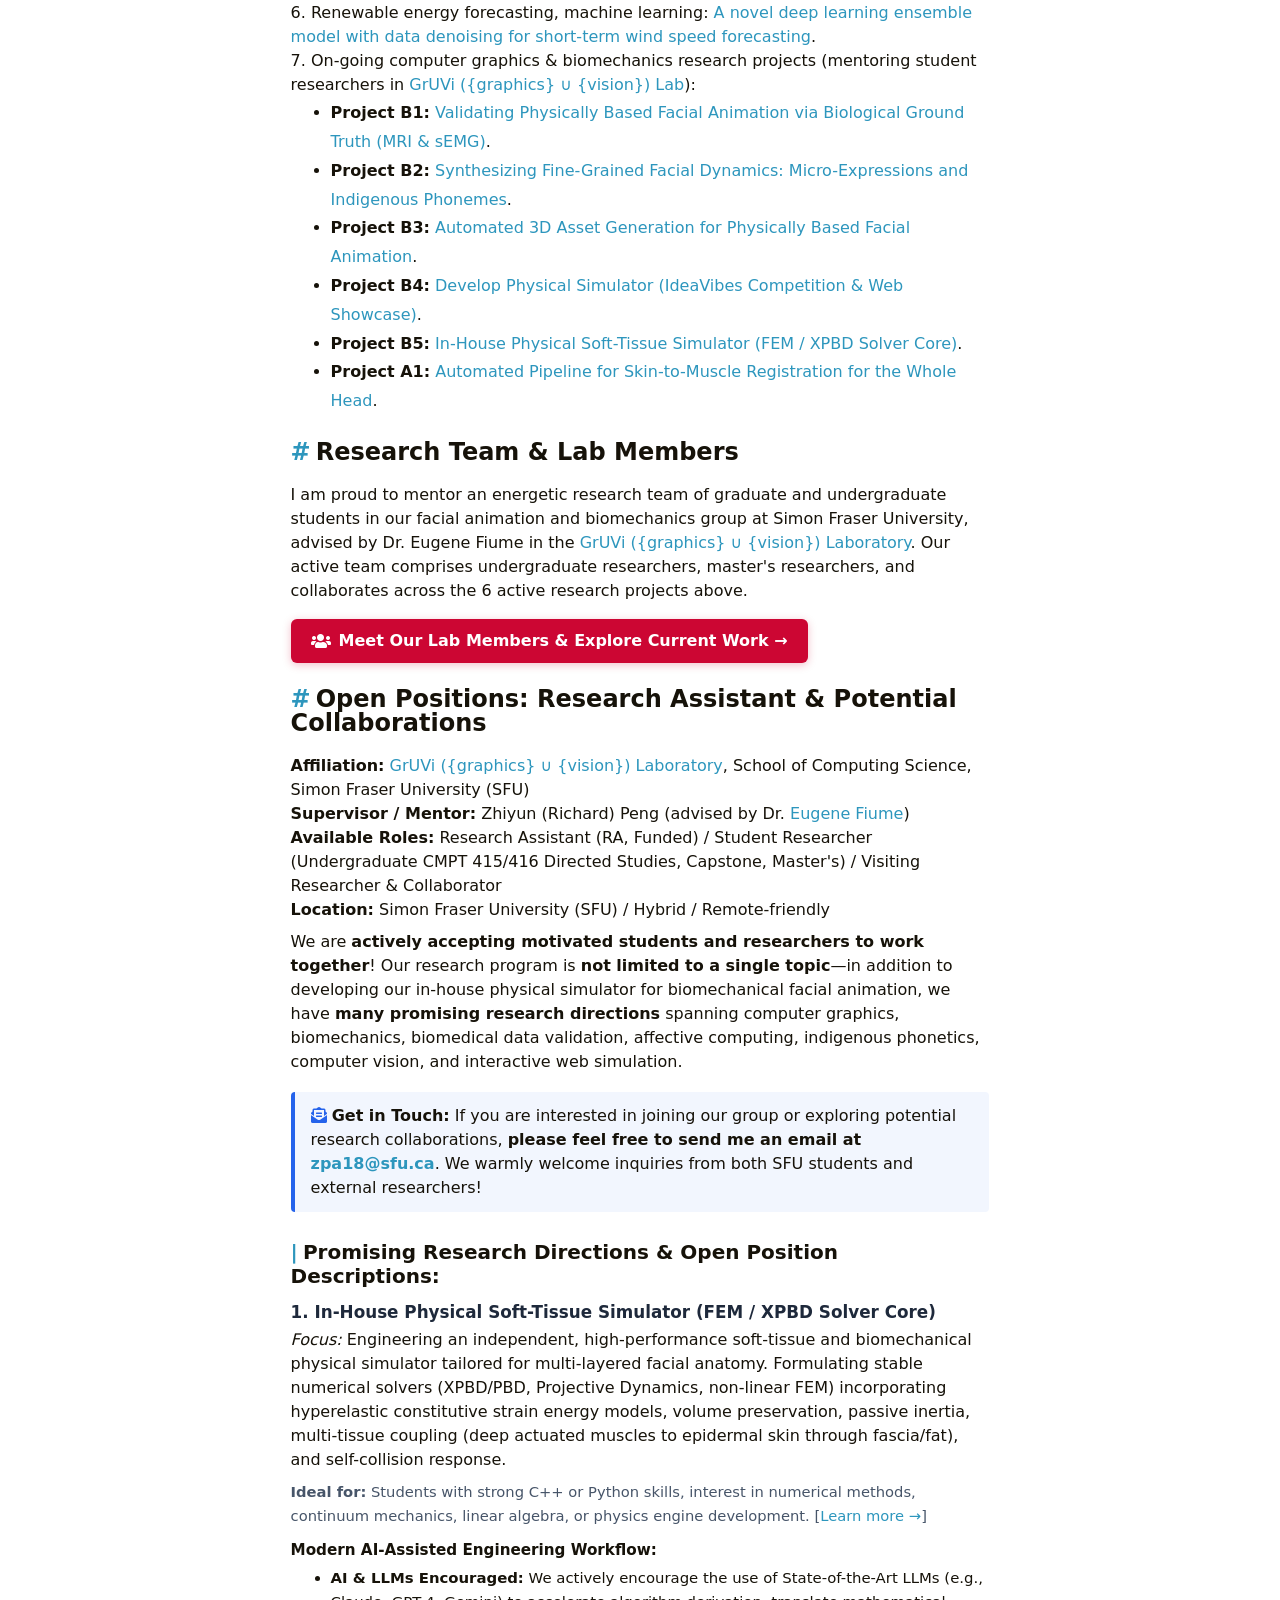
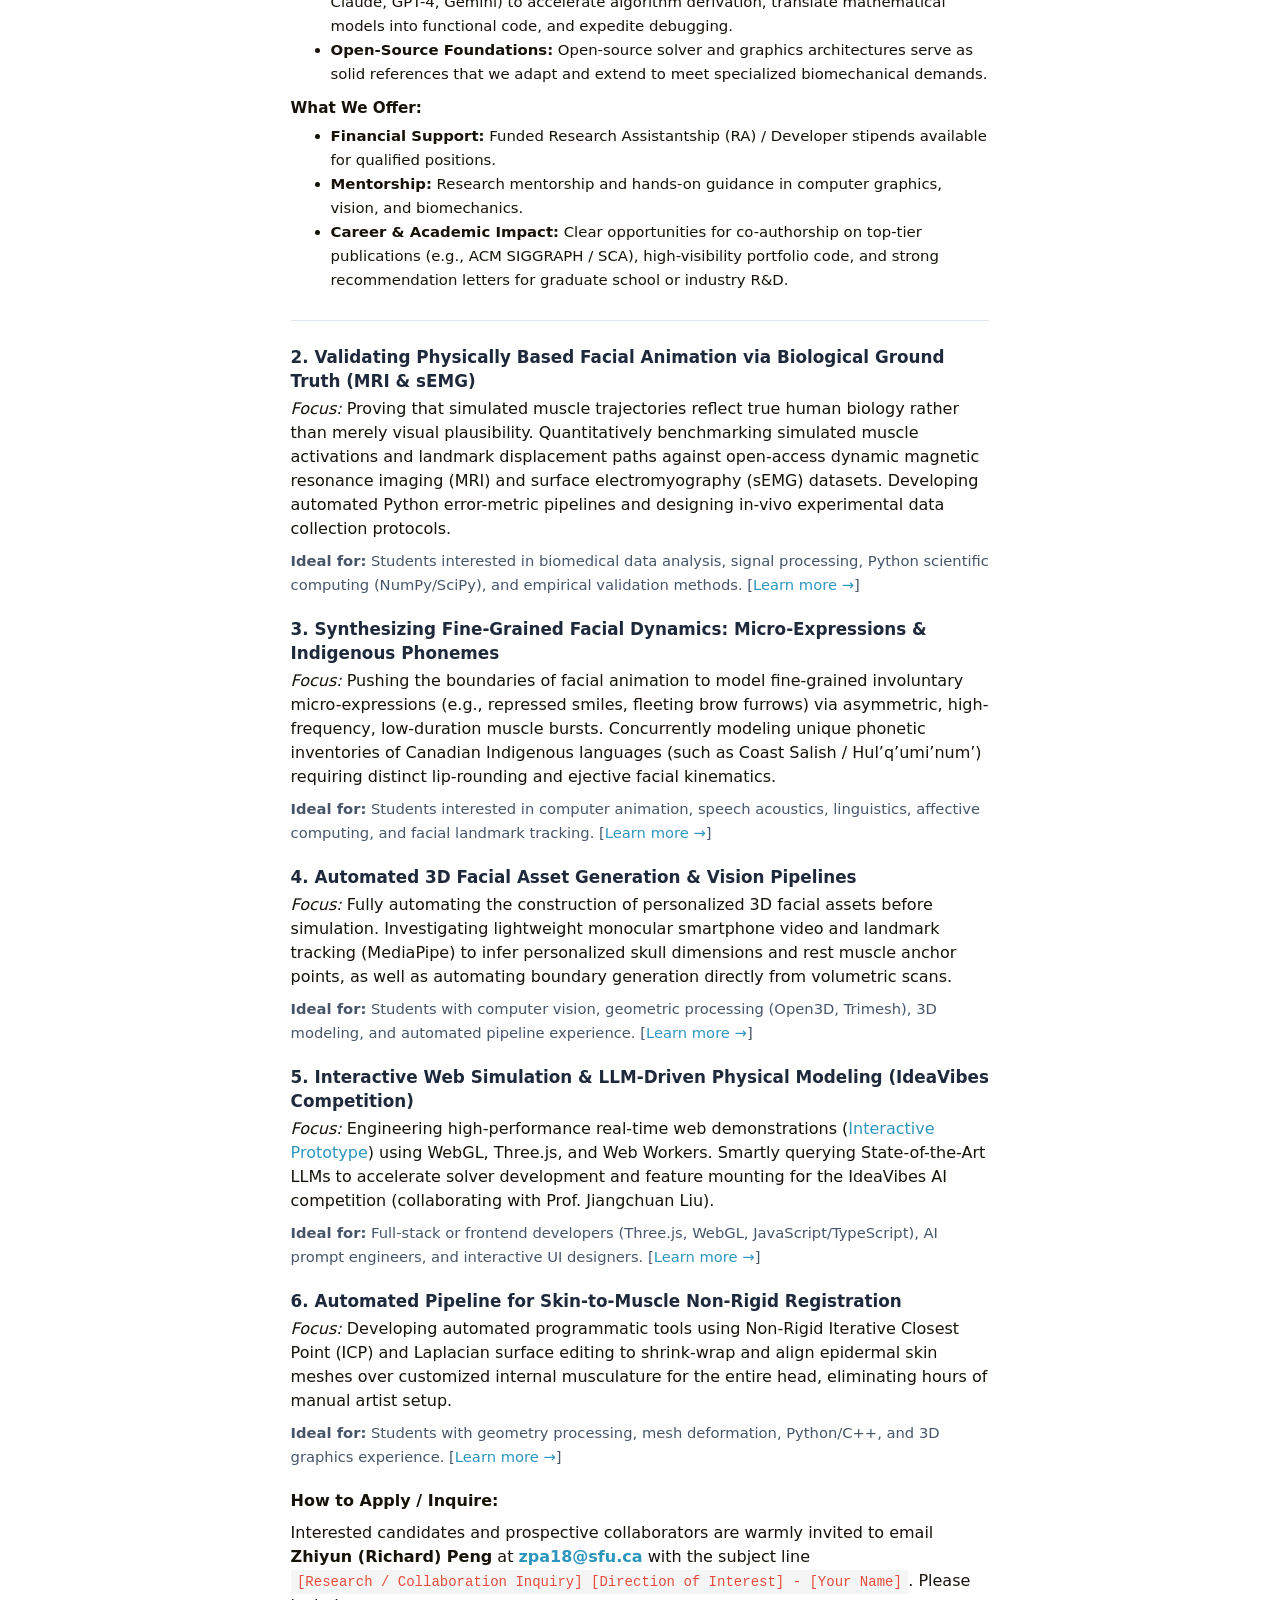
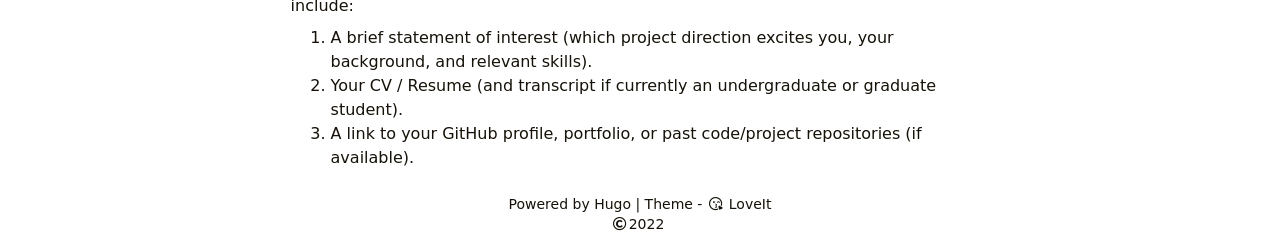
==== commit dc31bcee: "Update Our project heading, credit Sophia and Stella for SOTA benchmark, add William Huang to TrueDe" ====
--- a/index.html
+++ b/index.html
@@ -173,7 +173,7 @@
                                 target="_blank"
                                 rel="noopener noreffer">https://www.bilibili.com/video/BV1UhNM6QEkR/</a>.
                         </p>
-                        <h2 id="MyProject">My projects</h2>
+                        <h2 id="MyProject">Our project</h2>
                         <p>
                             1. Computer graphics, physically and biomechanically based facial animation: <a
                                 href="./page2.html" target="_blank" rel="noopener noreffer">Beneath the Skin:
@@ -188,8 +188,8 @@
                                 href="./facial_animation_comsci_submission_V2.docx" target="_blank"
                                 rel="noopener noreffer">Doc</a>] <strong style="color: #059669;">[Accepted for publication]</strong><br>
                             3. Computer graphics &amp; geometry processing, conference poster submission: <strong>Automated Detection, Correction, and Surface Fairing for Skin-to-Muscle Registration Artifacts</strong>. Ilian Khankhalaev, Zhiyun Peng, Feifei Yu, Nikolay Deinego, Khoa Ha Minh Duong, Qiu Shi, Eugene Fiume. Submitted to <strong>CAN-CWiC West 2026</strong> (November 21, 2026 at SFU Harbour Centre). <strong style="color: #2563eb;">[Submission]</strong><br>
-                            4. Computer graphics, workshop poster submission: <strong>Visual Computing Workshop SFU 2026 Poster</strong>: Beneath the Skin &amp; Biomechanical Facial Simulation Benchmark. [<a href="https://1sfu-my.sharepoint.com/:b:/g/personal/zpa18_sfu_ca/IQASlPJdiqyHT4dtOQQQzsauAZsnmEjPELseinZHVhX-moA?e=u5BZ2V" target="_blank" rel="noopener noreferrer">Visual Computing Workshop SFU 2026 Poster.pdf</a>] <strong style="color: #2563eb;">[Submission]</strong><br>
-                            5. Computer vision &amp; mobile graphics: <strong>Beneath the Skin: Automated 3D Facial Asset Generation via Apple TrueDepth &amp; MediaPipe</strong> (Summer 2026 project by Sophia Don Tranho and Stella). [<a href="https://github.com/sophiadt/bts-proj3" target="_blank" rel="noopener noreferrer">Project Website / GitHub (bts-proj3)</a>]<br>
+                            4. Computer graphics, workshop poster submission: <strong>Visual Computing Workshop SFU 2026 Poster</strong>: Beneath the Skin &amp; Biomechanical Facial Simulation Benchmark. (Benchmark evaluation against SOTA conducted by Sophia Don Tranho and Stella). [<a href="https://1sfu-my.sharepoint.com/:b:/g/personal/zpa18_sfu_ca/IQASlPJdiqyHT4dtOQQQzsauAZsnmEjPELseinZHVhX-moA?e=u5BZ2V" target="_blank" rel="noopener noreferrer">Visual Computing Workshop SFU 2026 Poster.pdf</a>] <strong style="color: #2563eb;">[Submission]</strong><br>
+                            5. Computer vision &amp; mobile graphics: <strong>Beneath the Skin: Automated 3D Facial Asset Generation via Apple TrueDepth &amp; MediaPipe</strong> (Project co-developed by Sophia Don Tranho, Stella, and William Huang). [<a href="https://github.com/sophiadt/bts-proj3" target="_blank" rel="noopener noreferrer">Project Website / GitHub (bts-proj3)</a>]<br>
                             6. Renewable energy forecasting, machine learning: <a
                                 href="https://www.sciencedirect.com/science/article/abs/pii/S0196890420300601"
                                 target="_blank" rel="noopener noreffer">A novel deep learning ensemble model with data
@@ -229,14 +229,27 @@
 
                         <h3 style="margin-top: 28px; margin-bottom: 12px; font-size: 1.25rem;">Promising Research Directions &amp; Open Position Descriptions:</h3>
 
-                        <div style="margin-bottom: 20px;">
+                        <div style="margin-bottom: 24px; padding-bottom: 16px; border-bottom: 1px solid #e2e8f0;">
                             <h4 style="margin: 8px 0 4px; font-size: 1.05rem; color: #1e293b;">1. In-House Physical Soft-Tissue Simulator (FEM / XPBD Solver Core)</h4>
                             <p style="margin: 0 0 8px;">
                                 <em>Focus:</em> Engineering an independent, high-performance soft-tissue and biomechanical physical simulator tailored for multi-layered facial anatomy. Formulating stable numerical solvers (XPBD/PBD, Projective Dynamics, non-linear FEM) incorporating hyperelastic constitutive strain energy models, volume preservation, passive inertia, multi-tissue coupling (deep actuated muscles to epidermal skin through fascia/fat), and self-collision response.
                             </p>
-                            <p style="margin: 0 0 12px; font-size: 0.92rem; color: #475569;">
+                            <p style="margin: 0 0 10px; font-size: 0.92rem; color: #475569;">
                                 <strong>Ideal for:</strong> Students with strong C++ or Python skills, interest in numerical methods, continuum mechanics, linear algebra, or physics engine development. [<a href="./members.html#card-proj-b5">Learn more &rarr;</a>]
                             </p>
+
+                            <p style="margin: 10px 0 4px; font-weight: 600; font-size: 0.95rem;">Modern AI-Assisted Engineering Workflow:</p>
+                            <ul style="margin: 4px 0 10px; font-size: 0.93rem;">
+                                <li><strong>AI &amp; LLMs Encouraged:</strong> We actively encourage the use of State-of-the-Art LLMs (e.g., Claude, GPT-4, Gemini) to accelerate algorithm derivation, translate mathematical models into functional code, and expedite debugging.</li>
+                                <li><strong>Open-Source Foundations:</strong> Open-source solver and graphics architectures serve as solid references that we adapt and extend to meet specialized biomechanical demands.</li>
+                            </ul>
+
+                            <p style="margin: 10px 0 4px; font-weight: 600; font-size: 0.95rem;">What We Offer:</p>
+                            <ul style="margin: 4px 0 12px; font-size: 0.93rem;">
+                                <li><strong>Financial Support:</strong> Funded Research Assistantship (RA) / Developer stipends available for qualified positions.</li>
+                                <li><strong>Mentorship:</strong> Research mentorship and hands-on guidance in computer graphics, vision, and biomechanics.</li>
+                                <li><strong>Career &amp; Academic Impact:</strong> Clear opportunities for co-authorship on top-tier publications (e.g., ACM SIGGRAPH / SCA), high-visibility portfolio code, and strong recommendation letters for graduate school or industry R&amp;D.</li>
+                            </ul>
                         </div>
 
                         <div style="margin-bottom: 20px;">
@@ -288,19 +301,6 @@
                                 <strong>Ideal for:</strong> Students with geometry processing, mesh deformation, Python/C++, and 3D graphics experience. [<a href="./members.html#card-proj-a1">Learn more &rarr;</a>]
                             </p>
                         </div>
-
-                        <p><strong>Modern AI-Assisted Engineering Workflow:</strong></p>
-                        <ul>
-                            <li><strong>AI &amp; LLMs Encouraged:</strong> We actively encourage the use of State-of-the-Art LLMs (e.g., Claude, GPT-4, Gemini) to accelerate algorithm derivation, translate mathematical models into functional code, and expedite debugging.</li>
-                            <li><strong>Open-Source Foundations:</strong> Open-source solver and graphics architectures serve as solid references that we adapt and extend to meet specialized biomechanical demands.</li>
-                        </ul>
-
-                        <p><strong>What We Offer:</strong></p>
-                        <ul>
-                            <li><strong>Financial Support:</strong> Funded Research Assistantship (RA) / Developer stipends available for qualified positions.</li>
-                            <li><strong>Mentorship:</strong> Research mentorship and hands-on guidance in computer graphics, vision, and biomechanics.</li>
-                            <li><strong>Career &amp; Academic Impact:</strong> Clear opportunities for co-authorship on top-tier publications (e.g., ACM SIGGRAPH / SCA), high-visibility portfolio code, and strong recommendation letters for graduate school or industry R&amp;D.</li>
-                        </ul>
 
                         <p><strong>How to Apply / Inquire:</strong></p>
                         <p>
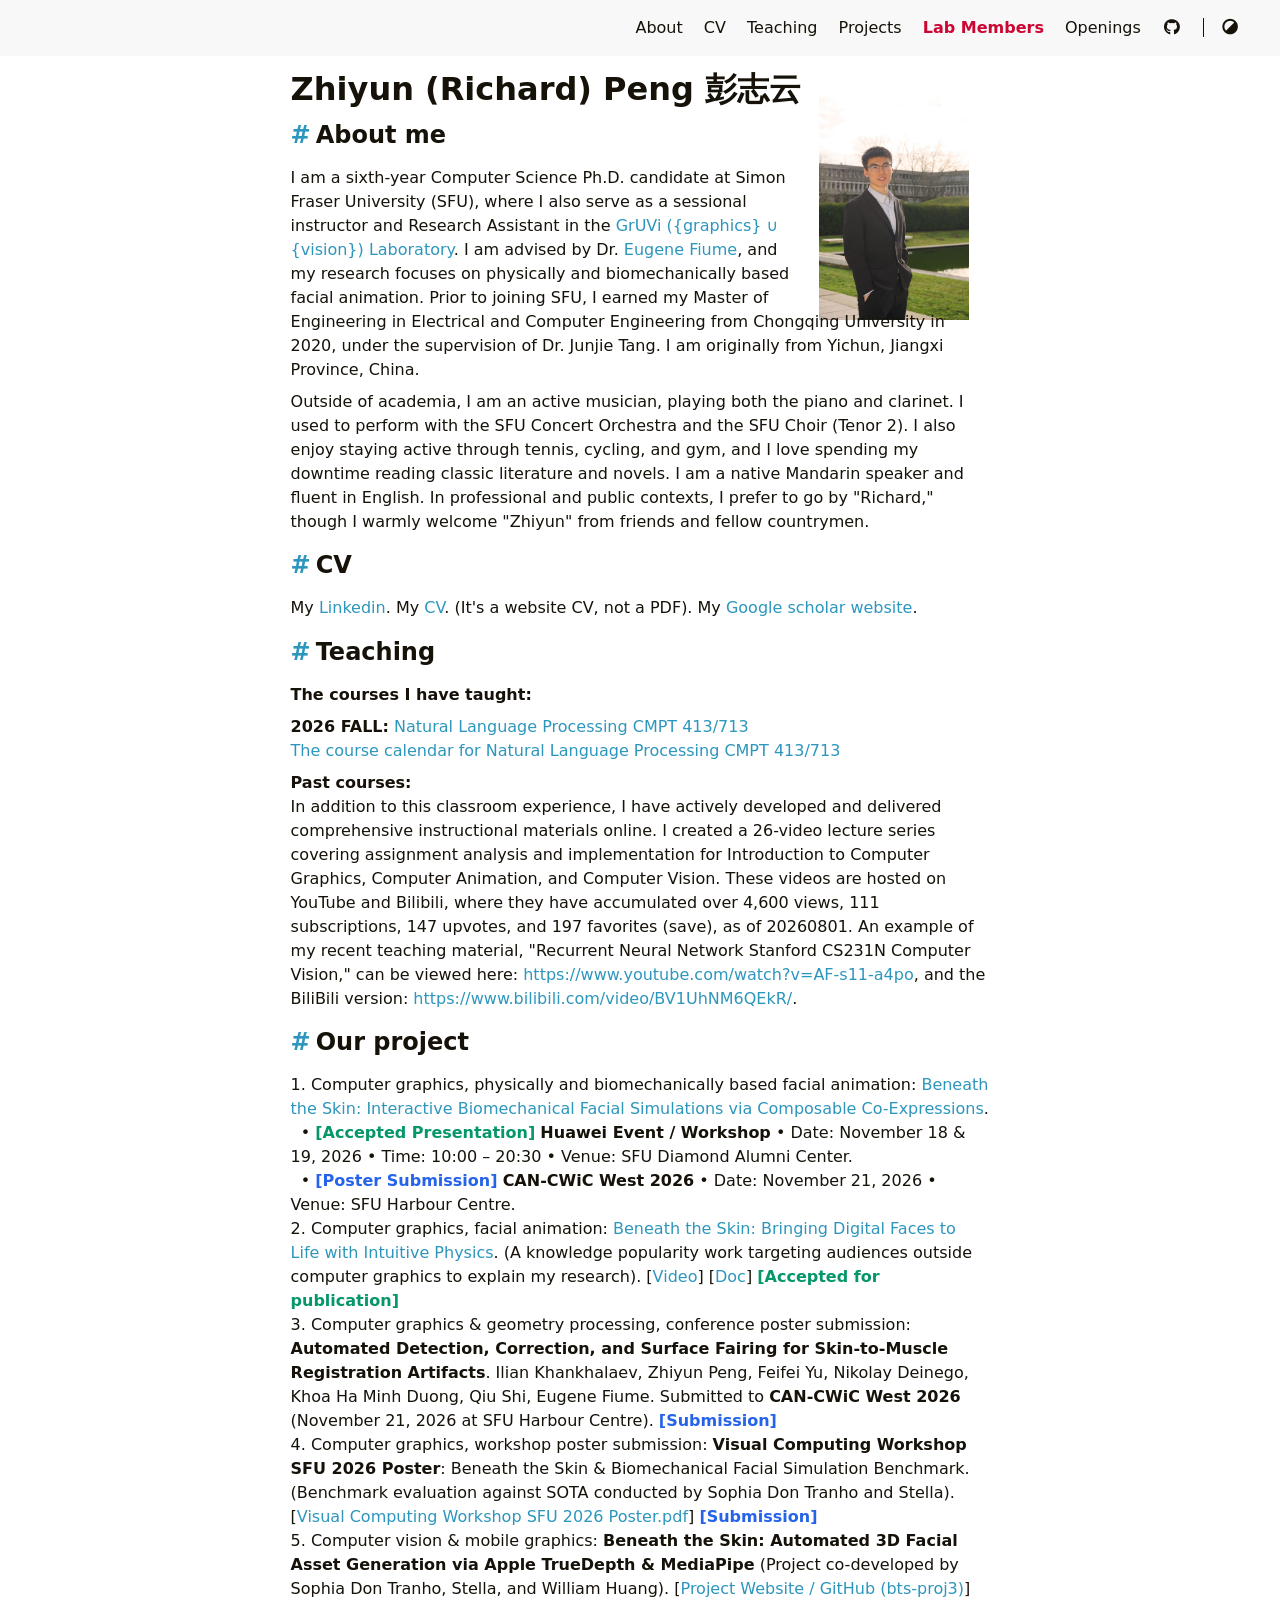
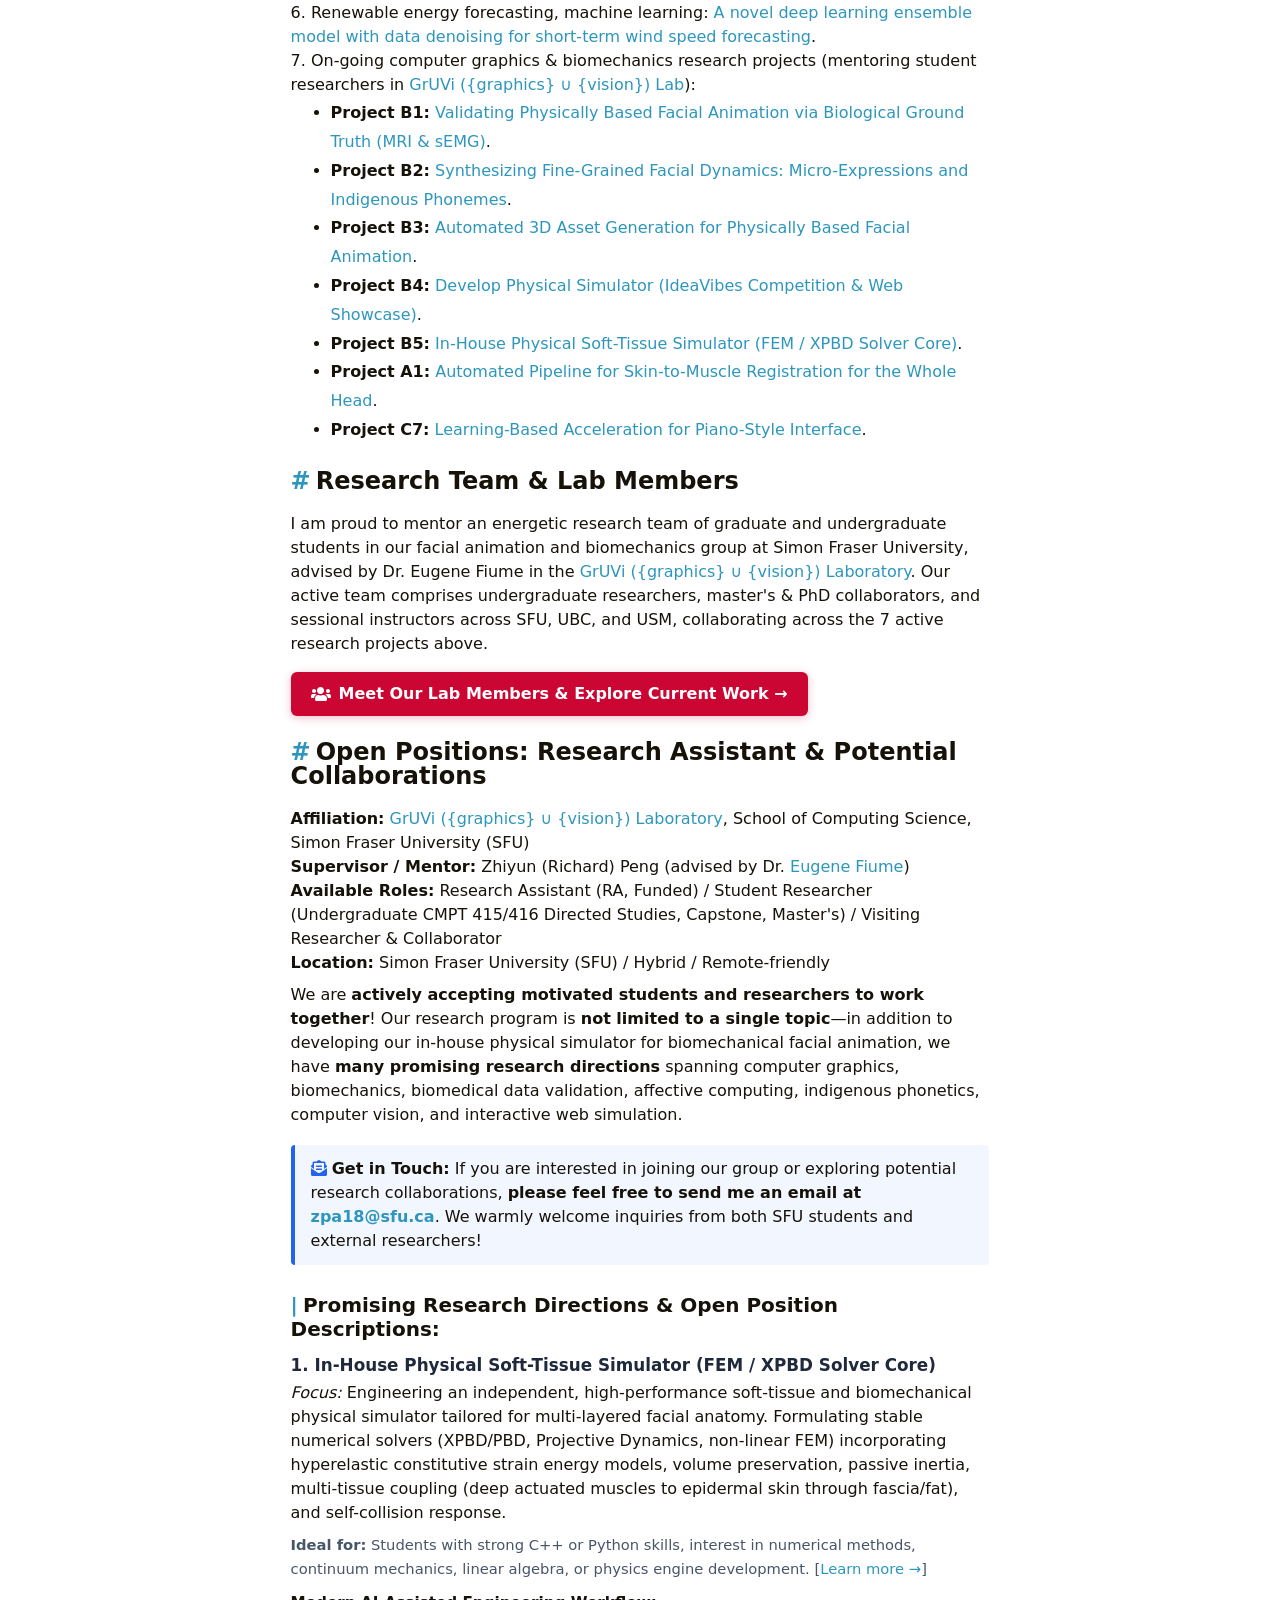
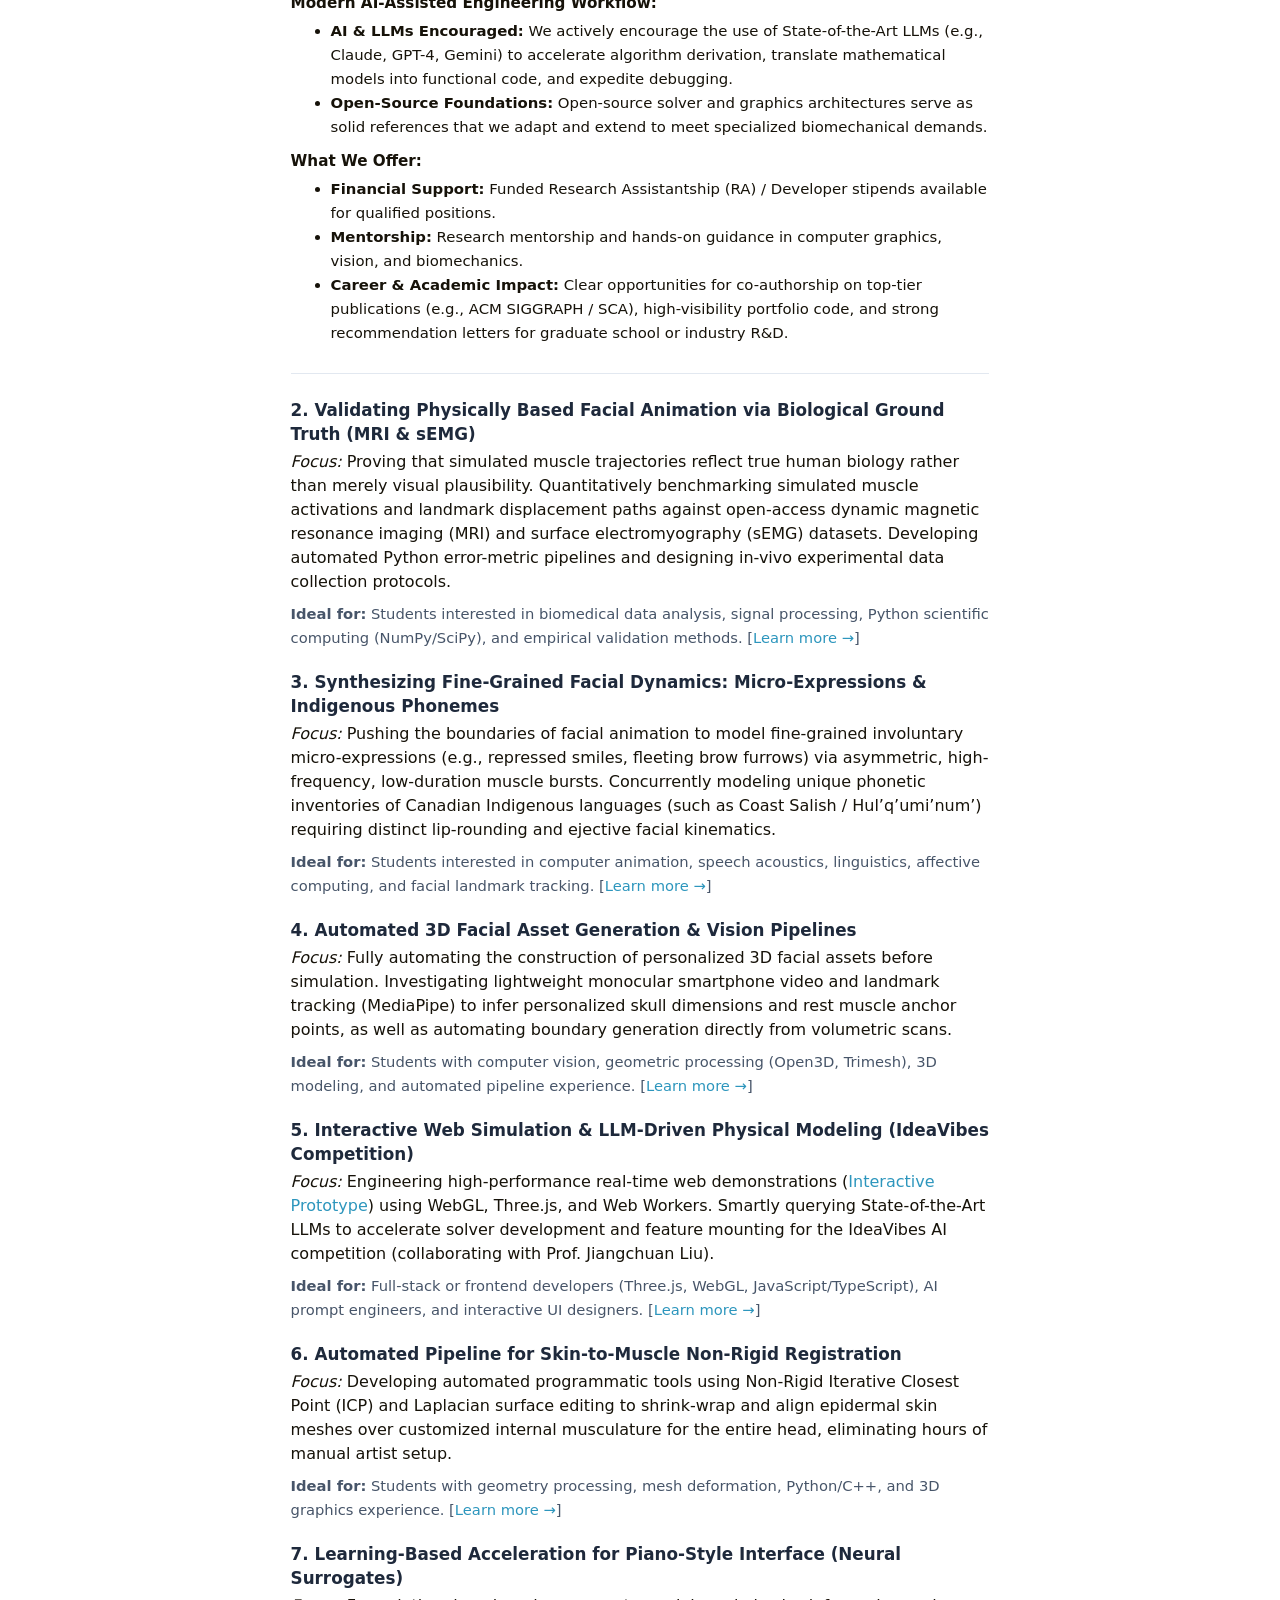
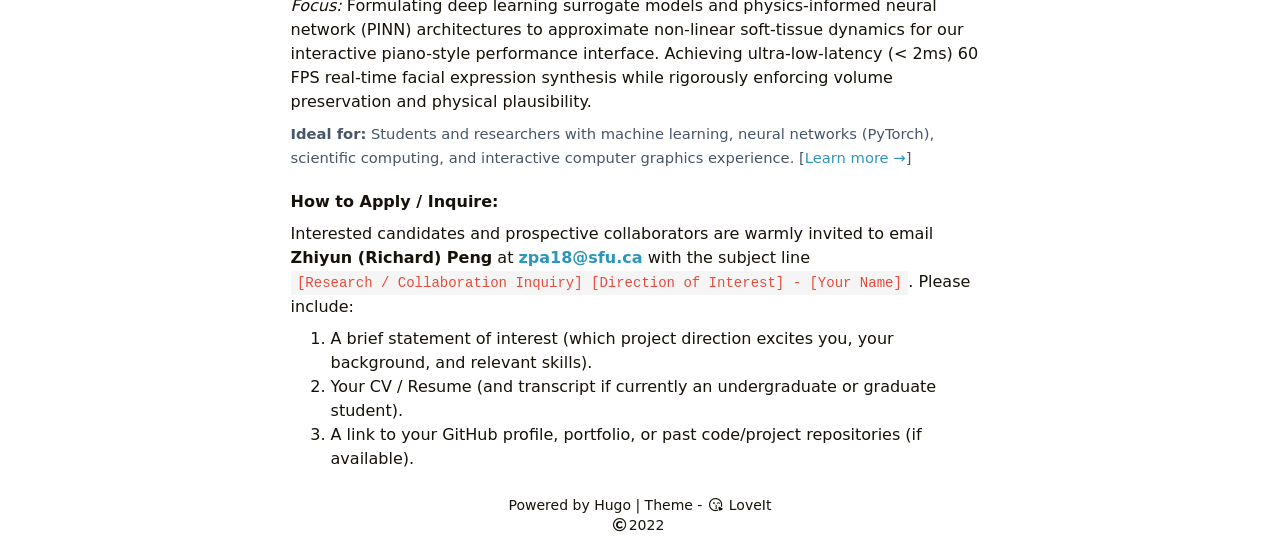
==== commit 31c6b424: "Add new members: Siyan Luo (Project C7), Jacqueline Yang (Project B1), and Mirza Zaeem Baig (Project" ====
--- a/index.html
+++ b/index.html
@@ -203,10 +203,11 @@
                             <li><strong>Project B4:</strong> <a href="./members.html#card-proj-b4">Develop Physical Simulator (IdeaVibes Competition &amp; Web Showcase)</a>.</li>
                             <li><strong>Project B5:</strong> <a href="./members.html#card-proj-b5">In-House Physical Soft-Tissue Simulator (FEM / XPBD Solver Core)</a>.</li>
                             <li><strong>Project A1:</strong> <a href="./members.html#card-proj-a1">Automated Pipeline for Skin-to-Muscle Registration for the Whole Head</a>.</li>
+                            <li><strong>Project C7:</strong> <a href="./members.html#card-proj-c7">Learning-Based Acceleration for Piano-Style Interface</a>.</li>
                         </ul>
                         <h2 id="members">Research Team &amp; Lab Members</h2>
                         <p>
-                            I am proud to mentor an energetic research team of graduate and undergraduate students in our facial animation and biomechanics group at Simon Fraser University, advised by Dr. Eugene Fiume in the <a href="https://gruvi.cs.sfu.ca/" target="_blank" rel="noopener noreferrer">GrUVi ({graphics} ∪ {vision}) Laboratory</a>. Our active team comprises undergraduate researchers, master's researchers, and collaborates across the 6 active research projects above.
+                            I am proud to mentor an energetic research team of graduate and undergraduate students in our facial animation and biomechanics group at Simon Fraser University, advised by Dr. Eugene Fiume in the <a href="https://gruvi.cs.sfu.ca/" target="_blank" rel="noopener noreferrer">GrUVi ({graphics} ∪ {vision}) Laboratory</a>. Our active team comprises undergraduate researchers, master's &amp; PhD collaborators, and sessional instructors across SFU, UBC, and USM, collaborating across the 7 active research projects above.
                         </p>
                         <p style="margin: 16px 0 24px;">
                             <a href="./members.html" style="display: inline-flex; align-items: center; gap: 8px; padding: 10px 20px; background: #cc0633; color: #ffffff; border-radius: 6px; font-weight: bold; text-decoration: none; box-shadow: 0 2px 8px rgba(204, 6, 51, 0.25);">
@@ -299,6 +300,16 @@
                             </p>
                             <p style="margin: 0 0 12px; font-size: 0.92rem; color: #475569;">
                                 <strong>Ideal for:</strong> Students with geometry processing, mesh deformation, Python/C++, and 3D graphics experience. [<a href="./members.html#card-proj-a1">Learn more &rarr;</a>]
+                            </p>
+                        </div>
+
+                        <div style="margin-bottom: 20px;">
+                            <h4 style="margin: 8px 0 4px; font-size: 1.05rem; color: #1e293b;">7. Learning-Based Acceleration for Piano-Style Interface (Neural Surrogates)</h4>
+                            <p style="margin: 0 0 8px;">
+                                <em>Focus:</em> Formulating deep learning surrogate models and physics-informed neural network (PINN) architectures to approximate non-linear soft-tissue dynamics for our interactive piano-style performance interface. Achieving ultra-low-latency (&lt; 2ms) 60 FPS real-time facial expression synthesis while rigorously enforcing volume preservation and physical plausibility.
+                            </p>
+                            <p style="margin: 0 0 12px; font-size: 0.92rem; color: #475569;">
+                                <strong>Ideal for:</strong> Students and researchers with machine learning, neural networks (PyTorch), scientific computing, and interactive computer graphics experience. [<a href="./members.html#card-proj-c7">Learn more &rarr;</a>]
                             </p>
                         </div>
 
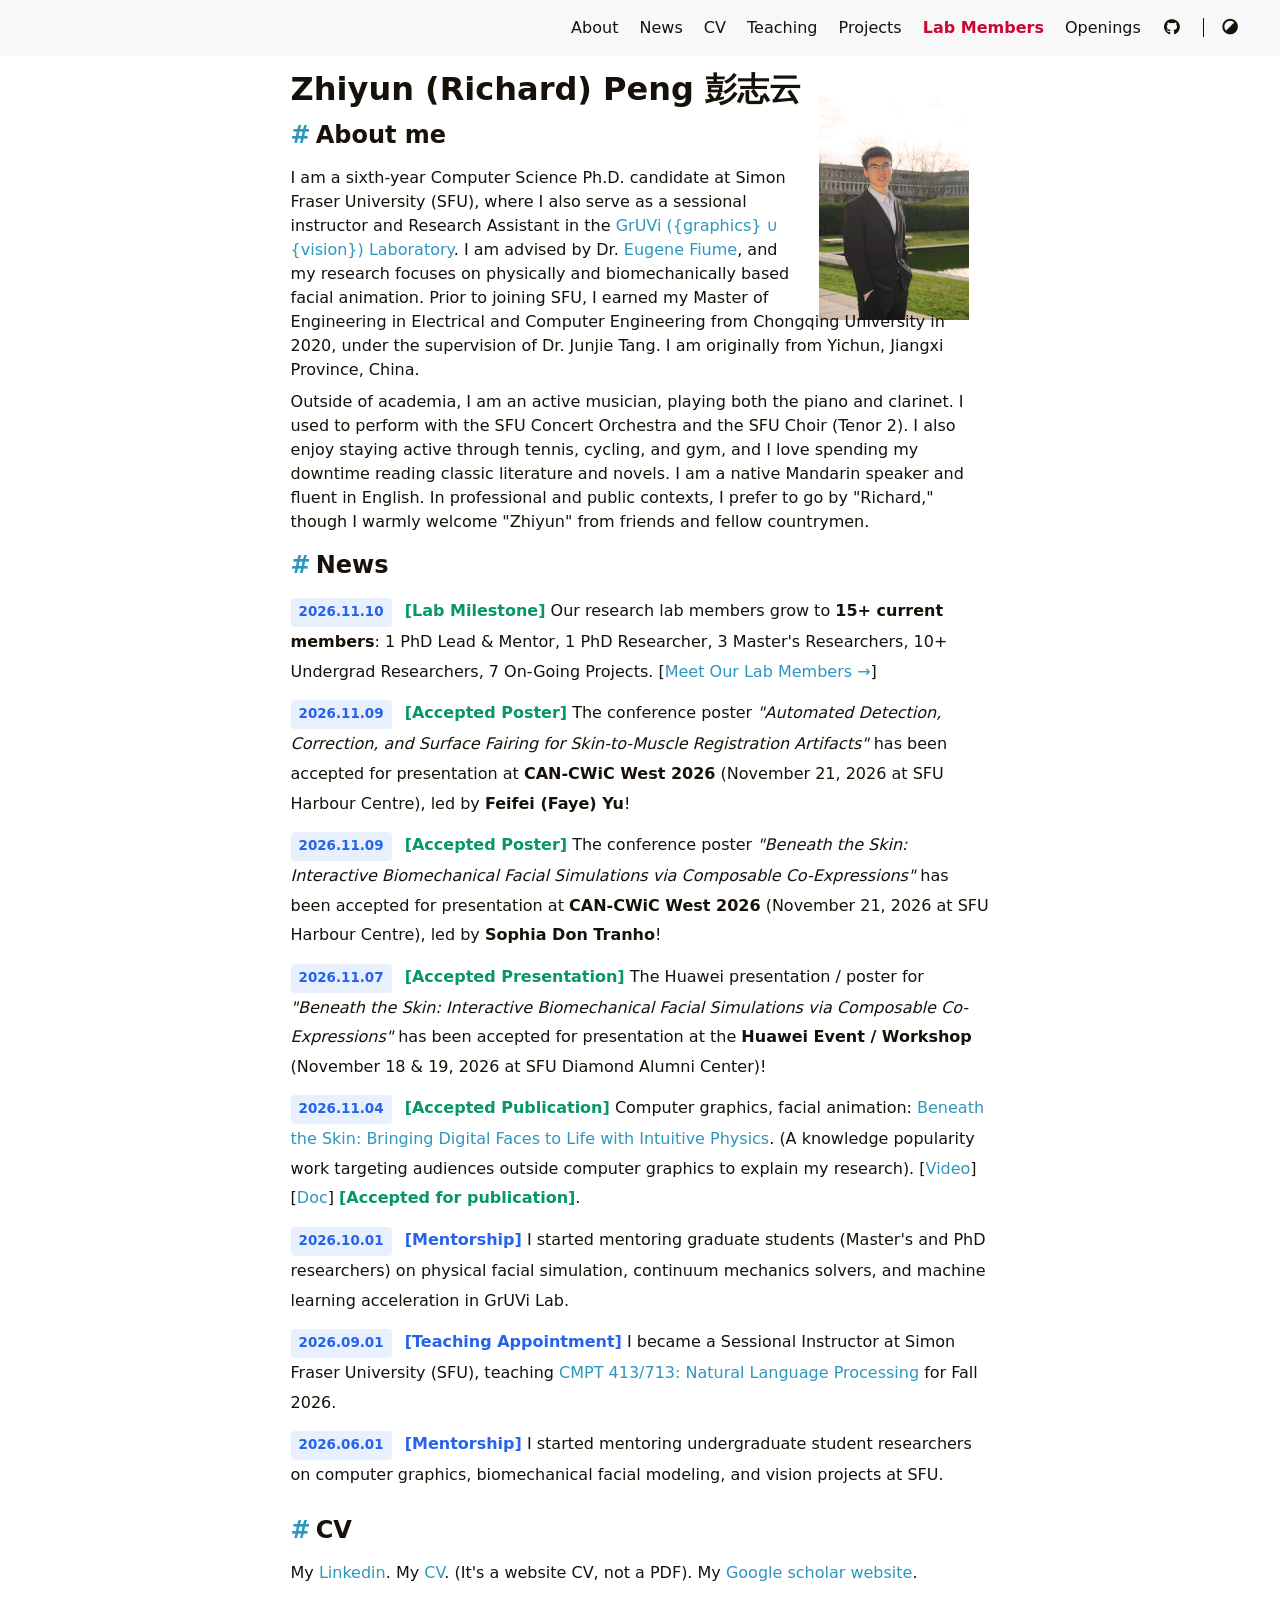
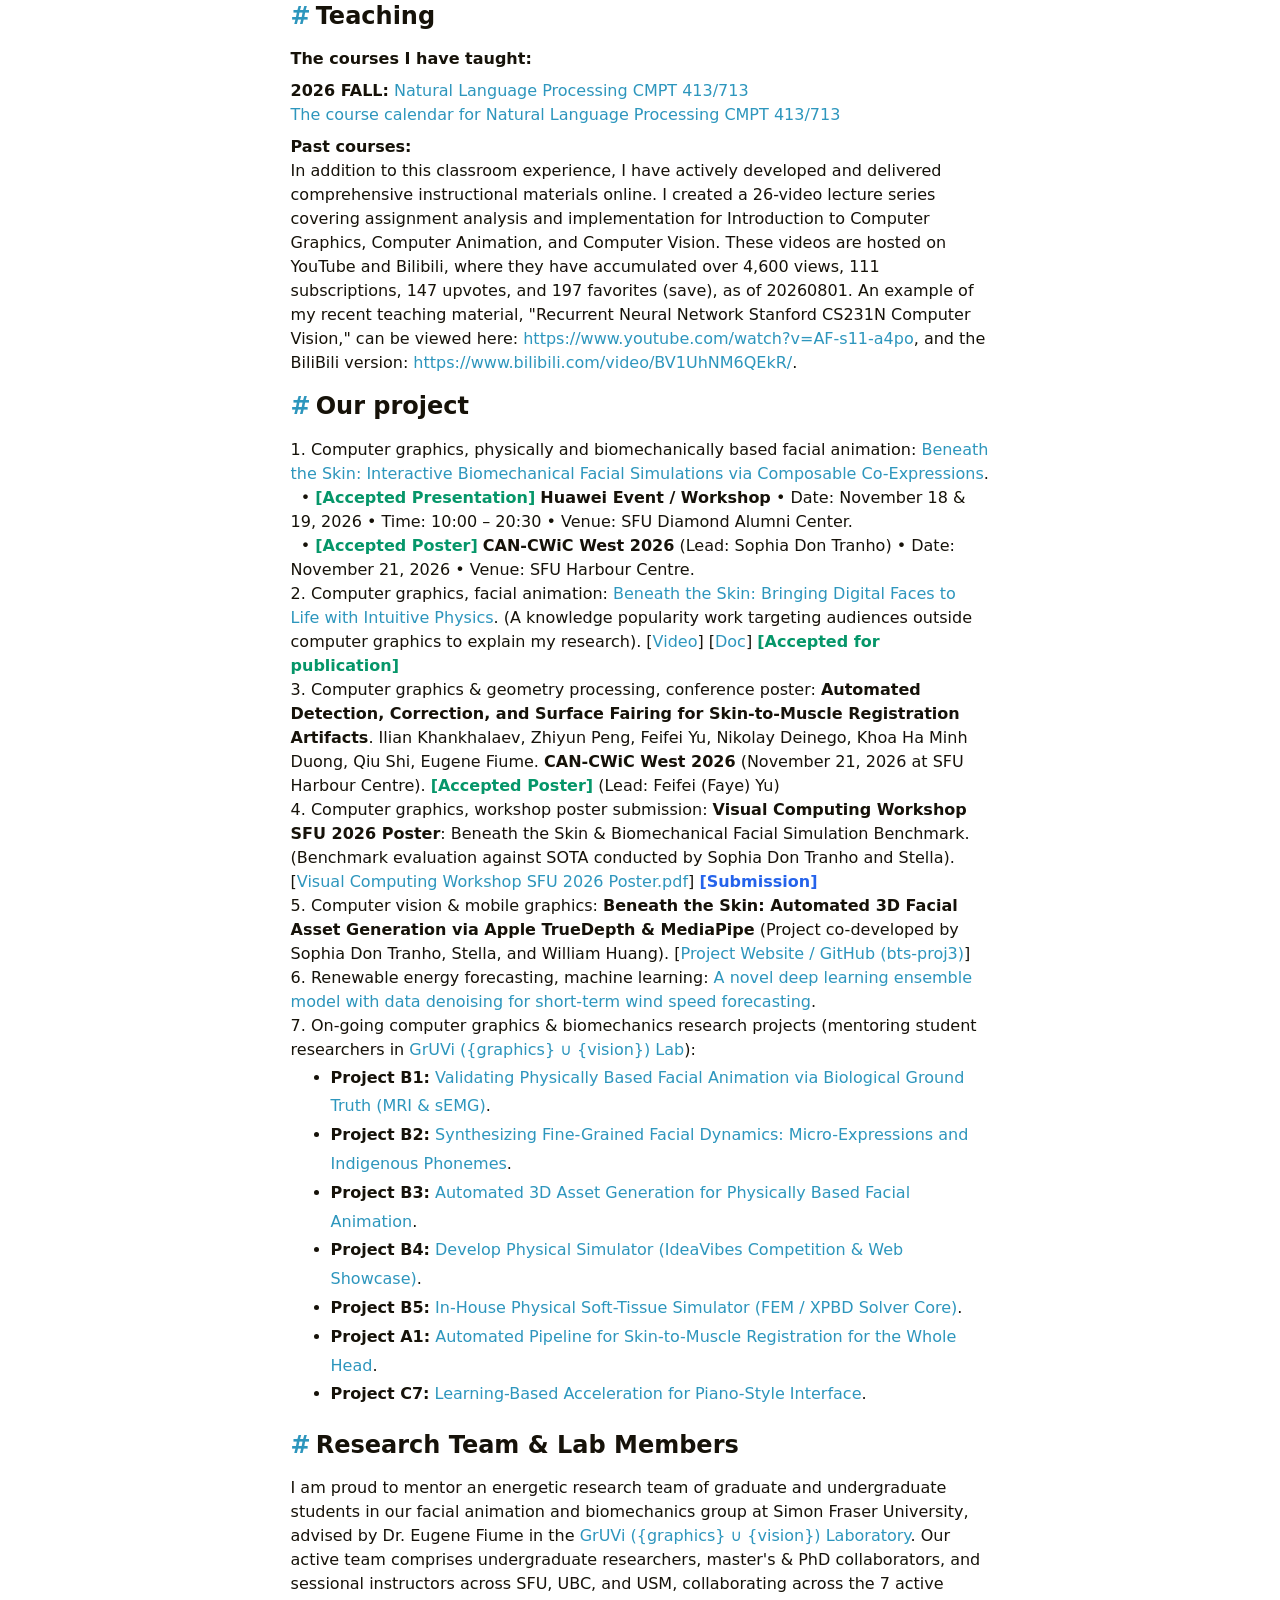
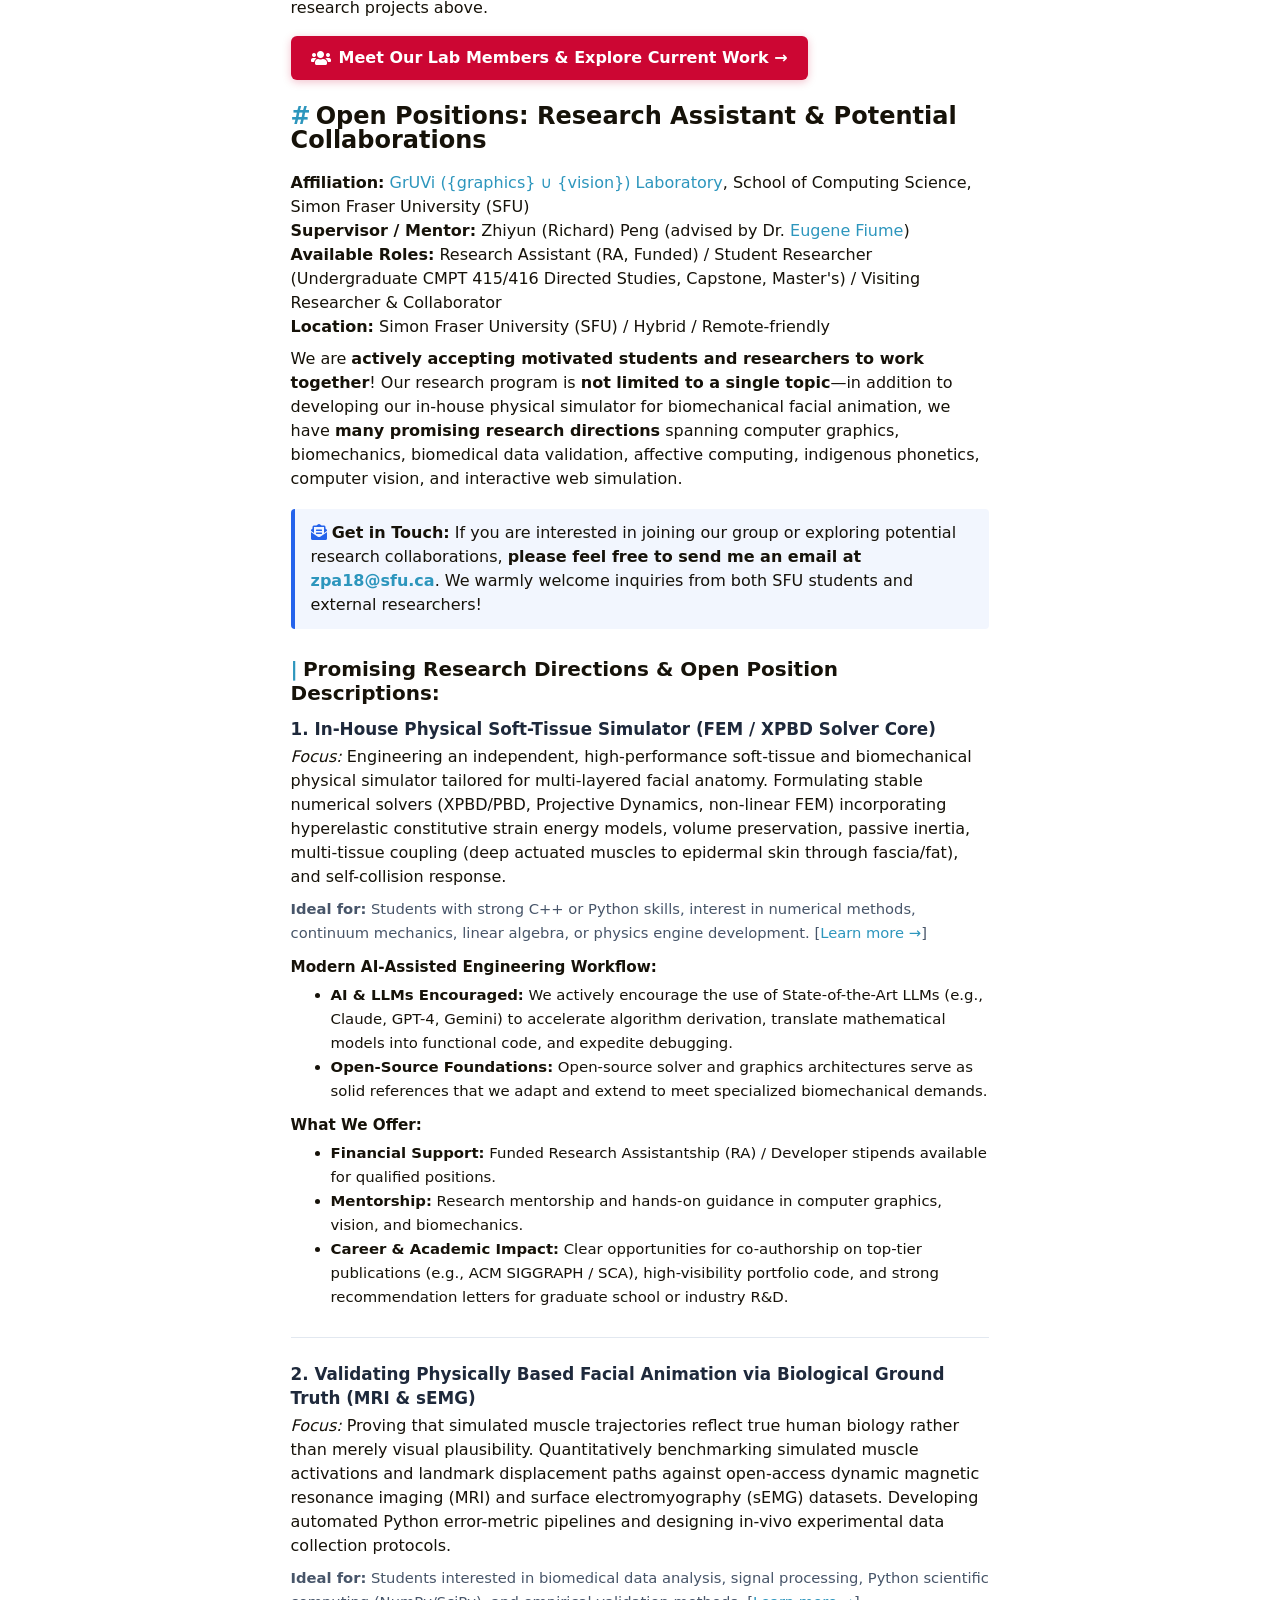
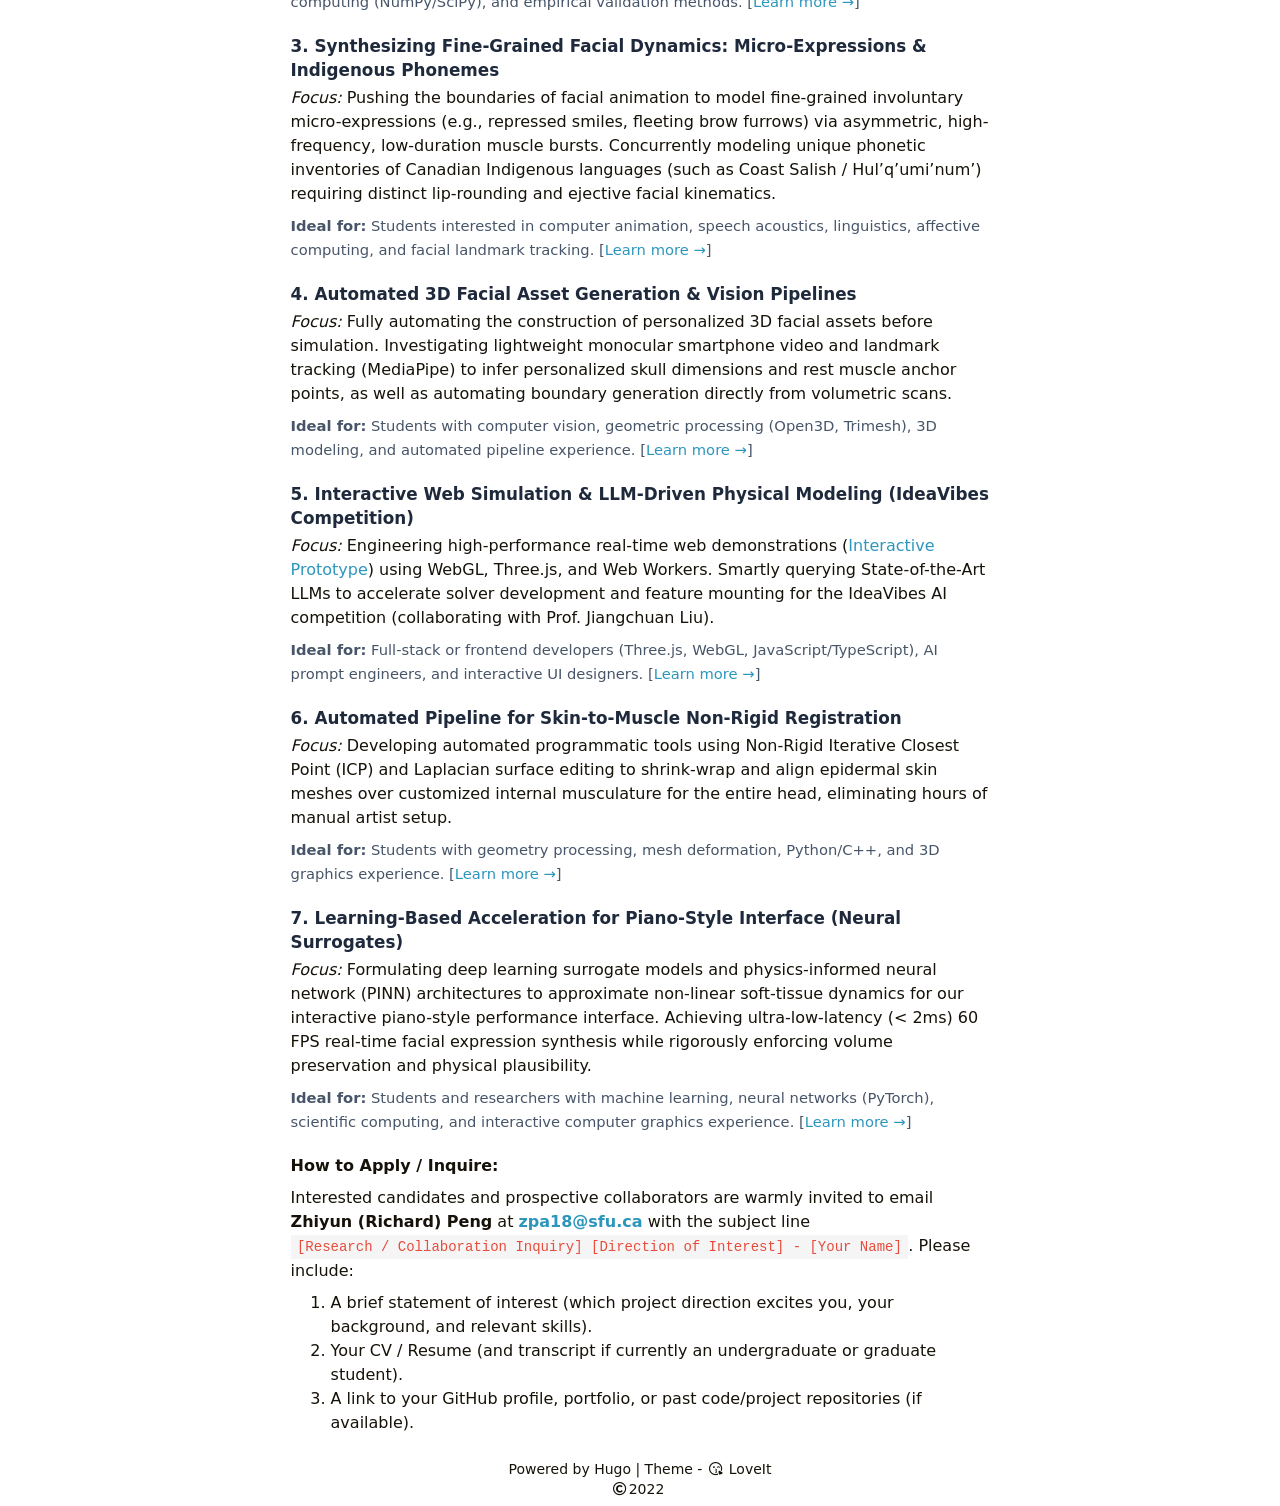
==== commit 08a7c3a2: "Add News timeline section and update CAN-CWiC West posters to accepted lead by Sophia and Faye" ====
--- a/index.html
+++ b/index.html
@@ -67,6 +67,7 @@
                 <div class="menu">
                     <div class="menu-inner">
                         <a class="menu-item" href="/#about-me">About</a>
+                        <a class="menu-item" href="/#news">News</a>
                         <a class="menu-item" href="/#cv">CV</a>
                         <a class="menu-item" href="/#teaching">Teaching</a>
                         <a class="menu-item" href="/#MyProject">Projects</a>
@@ -94,6 +95,7 @@
                 </div>
                 <div class="menu" id="menu-mobile">
                     <a class="menu-item" href="/#about-me">About</a>
+                    <a class="menu-item" href="/#news">News</a>
                     <a class="menu-item" href="/#cv">CV</a>
                     <a class="menu-item" href="/#teaching">Teaching</a>
                     <a class="menu-item" href="/#MyProject">Projects</a>
@@ -139,6 +141,41 @@
                             literature and novels. I am a native Mandarin speaker and fluent in English. In professional
                             and public contexts, I prefer to go by "Richard," though I warmly welcome "Zhiyun" from
                             friends and fellow countrymen.</p>
+                        <h2 id="news">News</h2>
+                        <ul style="list-style: none; padding-left: 0; line-height: 1.85; margin-bottom: 28px;">
+                            <li style="margin-bottom: 12px;">
+                                <span style="display: inline-block; background: rgba(37, 99, 235, 0.1); color: #2563eb; font-weight: 700; font-size: 0.84rem; padding: 2px 8px; border-radius: 4px; margin-right: 8px;">2026.11.10</span>
+                                <strong style="color: #059669;">[Lab Milestone]</strong> Our research lab members grow to <strong>15+ current members</strong>: 1 PhD Lead &amp; Mentor, 1 PhD Researcher, 3 Master's Researchers, 10+ Undergrad Researchers, 7 On-Going Projects. [<a href="./members.html">Meet Our Lab Members &rarr;</a>]
+                            </li>
+                            <li style="margin-bottom: 12px;">
+                                <span style="display: inline-block; background: rgba(37, 99, 235, 0.1); color: #2563eb; font-weight: 700; font-size: 0.84rem; padding: 2px 8px; border-radius: 4px; margin-right: 8px;">2026.11.09</span>
+                                <strong style="color: #059669;">[Accepted Poster]</strong> The conference poster <em>"Automated Detection, Correction, and Surface Fairing for Skin-to-Muscle Registration Artifacts"</em> has been accepted for presentation at <strong>CAN-CWiC West 2026</strong> (November 21, 2026 at SFU Harbour Centre), led by <strong>Feifei (Faye) Yu</strong>!
+                            </li>
+                            <li style="margin-bottom: 12px;">
+                                <span style="display: inline-block; background: rgba(37, 99, 235, 0.1); color: #2563eb; font-weight: 700; font-size: 0.84rem; padding: 2px 8px; border-radius: 4px; margin-right: 8px;">2026.11.09</span>
+                                <strong style="color: #059669;">[Accepted Poster]</strong> The conference poster <em>"Beneath the Skin: Interactive Biomechanical Facial Simulations via Composable Co-Expressions"</em> has been accepted for presentation at <strong>CAN-CWiC West 2026</strong> (November 21, 2026 at SFU Harbour Centre), led by <strong>Sophia Don Tranho</strong>!
+                            </li>
+                            <li style="margin-bottom: 12px;">
+                                <span style="display: inline-block; background: rgba(37, 99, 235, 0.1); color: #2563eb; font-weight: 700; font-size: 0.84rem; padding: 2px 8px; border-radius: 4px; margin-right: 8px;">2026.11.07</span>
+                                <strong style="color: #059669;">[Accepted Presentation]</strong> The Huawei presentation / poster for <em>"Beneath the Skin: Interactive Biomechanical Facial Simulations via Composable Co-Expressions"</em> has been accepted for presentation at the <strong>Huawei Event / Workshop</strong> (November 18 &amp; 19, 2026 at SFU Diamond Alumni Center)!
+                            </li>
+                            <li style="margin-bottom: 12px;">
+                                <span style="display: inline-block; background: rgba(37, 99, 235, 0.1); color: #2563eb; font-weight: 700; font-size: 0.84rem; padding: 2px 8px; border-radius: 4px; margin-right: 8px;">2026.11.04</span>
+                                <strong style="color: #059669;">[Accepted Publication]</strong> Computer graphics, facial animation: <a href="https://zhiyunrichardpeng.github.io/knowledge_popularity.html" target="_blank" rel="noopener noreferrer">Beneath the Skin: Bringing Digital Faces to Life with Intuitive Physics</a>. (A knowledge popularity work targeting audiences outside computer graphics to explain my research). [<a href="https://youtu.be/Cvr_QDPXUIM" target="_blank" rel="noopener noreferrer">Video</a>] [<a href="https://zhiyunrichardpeng.github.io/facial_animation_comsci_submission_V2.docx" target="_blank" rel="noopener noreferrer">Doc</a>] <strong style="color: #059669;">[Accepted for publication]</strong>.
+                            </li>
+                            <li style="margin-bottom: 12px;">
+                                <span style="display: inline-block; background: rgba(37, 99, 235, 0.1); color: #2563eb; font-weight: 700; font-size: 0.84rem; padding: 2px 8px; border-radius: 4px; margin-right: 8px;">2026.10.01</span>
+                                <strong style="color: #2563eb;">[Mentorship]</strong> I started mentoring graduate students (Master's and PhD researchers) on physical facial simulation, continuum mechanics solvers, and machine learning acceleration in GrUVi Lab.
+                            </li>
+                            <li style="margin-bottom: 12px;">
+                                <span style="display: inline-block; background: rgba(37, 99, 235, 0.1); color: #2563eb; font-weight: 700; font-size: 0.84rem; padding: 2px 8px; border-radius: 4px; margin-right: 8px;">2026.09.01</span>
+                                <strong style="color: #2563eb;">[Teaching Appointment]</strong> I became a Sessional Instructor at Simon Fraser University (SFU), teaching <a href="https://zhiyunrichardpeng.github.io/nlp-class/" target="_blank" rel="noopener noreferrer">CMPT 413/713: Natural Language Processing</a> for Fall 2026.
+                            </li>
+                            <li style="margin-bottom: 12px;">
+                                <span style="display: inline-block; background: rgba(37, 99, 235, 0.1); color: #2563eb; font-weight: 700; font-size: 0.84rem; padding: 2px 8px; border-radius: 4px; margin-right: 8px;">2026.06.01</span>
+                                <strong style="color: #2563eb;">[Mentorship]</strong> I started mentoring undergraduate student researchers on computer graphics, biomechanical facial modeling, and vision projects at SFU.
+                            </li>
+                        </ul>
                         <h2 id="cv">CV</h2>
                         <p>
                             My <a href="https://www.linkedin.com/in/zhiyun-richard-peng-585931150/" target="_blank"
@@ -179,7 +216,7 @@
                                 href="./page2.html" target="_blank" rel="noopener noreffer">Beneath the Skin:
                                 Interactive Biomechanical Facial Simulations via Composable Co-Expressions</a>.<br>
                             &nbsp;&nbsp;&bull; <strong style="color: #059669;">[Accepted Presentation]</strong> <strong>Huawei Event / Workshop</strong> &bull; Date: November 18 &amp; 19, 2026 &bull; Time: 10:00 – 20:30 &bull; Venue: SFU Diamond Alumni Center.<br>
-                            &nbsp;&nbsp;&bull; <strong style="color: #2563eb;">[Poster Submission]</strong> <strong>CAN-CWiC West 2026</strong> &bull; Date: November 21, 2026 &bull; Venue: SFU Harbour Centre.<br>
+                            &nbsp;&nbsp;&bull; <strong style="color: #059669;">[Accepted Poster]</strong> <strong>CAN-CWiC West 2026</strong> (Lead: Sophia Don Tranho) &bull; Date: November 21, 2026 &bull; Venue: SFU Harbour Centre.<br>
                             2. Computer graphics, facial animation: <a href="./knowledge_popularity.html"
                                 target="_blank" rel="noopener noreffer">Beneath the Skin: Bringing Digital Faces to Life
                                 with Intuitive Physics</a>. (A knowledge popularity work targeting audiences outside
@@ -187,7 +224,7 @@
                                 target="_blank" rel="noopener noreffer">Video</a>] [<a
                                 href="./facial_animation_comsci_submission_V2.docx" target="_blank"
                                 rel="noopener noreffer">Doc</a>] <strong style="color: #059669;">[Accepted for publication]</strong><br>
-                            3. Computer graphics &amp; geometry processing, conference poster submission: <strong>Automated Detection, Correction, and Surface Fairing for Skin-to-Muscle Registration Artifacts</strong>. Ilian Khankhalaev, Zhiyun Peng, Feifei Yu, Nikolay Deinego, Khoa Ha Minh Duong, Qiu Shi, Eugene Fiume. Submitted to <strong>CAN-CWiC West 2026</strong> (November 21, 2026 at SFU Harbour Centre). <strong style="color: #2563eb;">[Submission]</strong><br>
+                            3. Computer graphics &amp; geometry processing, conference poster: <strong>Automated Detection, Correction, and Surface Fairing for Skin-to-Muscle Registration Artifacts</strong>. Ilian Khankhalaev, Zhiyun Peng, Feifei Yu, Nikolay Deinego, Khoa Ha Minh Duong, Qiu Shi, Eugene Fiume. <strong>CAN-CWiC West 2026</strong> (November 21, 2026 at SFU Harbour Centre). <strong style="color: #059669;">[Accepted Poster]</strong> (Lead: Feifei (Faye) Yu)<br>
                             4. Computer graphics, workshop poster submission: <strong>Visual Computing Workshop SFU 2026 Poster</strong>: Beneath the Skin &amp; Biomechanical Facial Simulation Benchmark. (Benchmark evaluation against SOTA conducted by Sophia Don Tranho and Stella). [<a href="https://1sfu-my.sharepoint.com/:b:/g/personal/zpa18_sfu_ca/IQASlPJdiqyHT4dtOQQQzsauAZsnmEjPELseinZHVhX-moA?e=u5BZ2V" target="_blank" rel="noopener noreferrer">Visual Computing Workshop SFU 2026 Poster.pdf</a>] <strong style="color: #2563eb;">[Submission]</strong><br>
                             5. Computer vision &amp; mobile graphics: <strong>Beneath the Skin: Automated 3D Facial Asset Generation via Apple TrueDepth &amp; MediaPipe</strong> (Project co-developed by Sophia Don Tranho, Stella, and William Huang). [<a href="https://github.com/sophiadt/bts-proj3" target="_blank" rel="noopener noreferrer">Project Website / GitHub (bts-proj3)</a>]<br>
                             6. Renewable energy forecasting, machine learning: <a
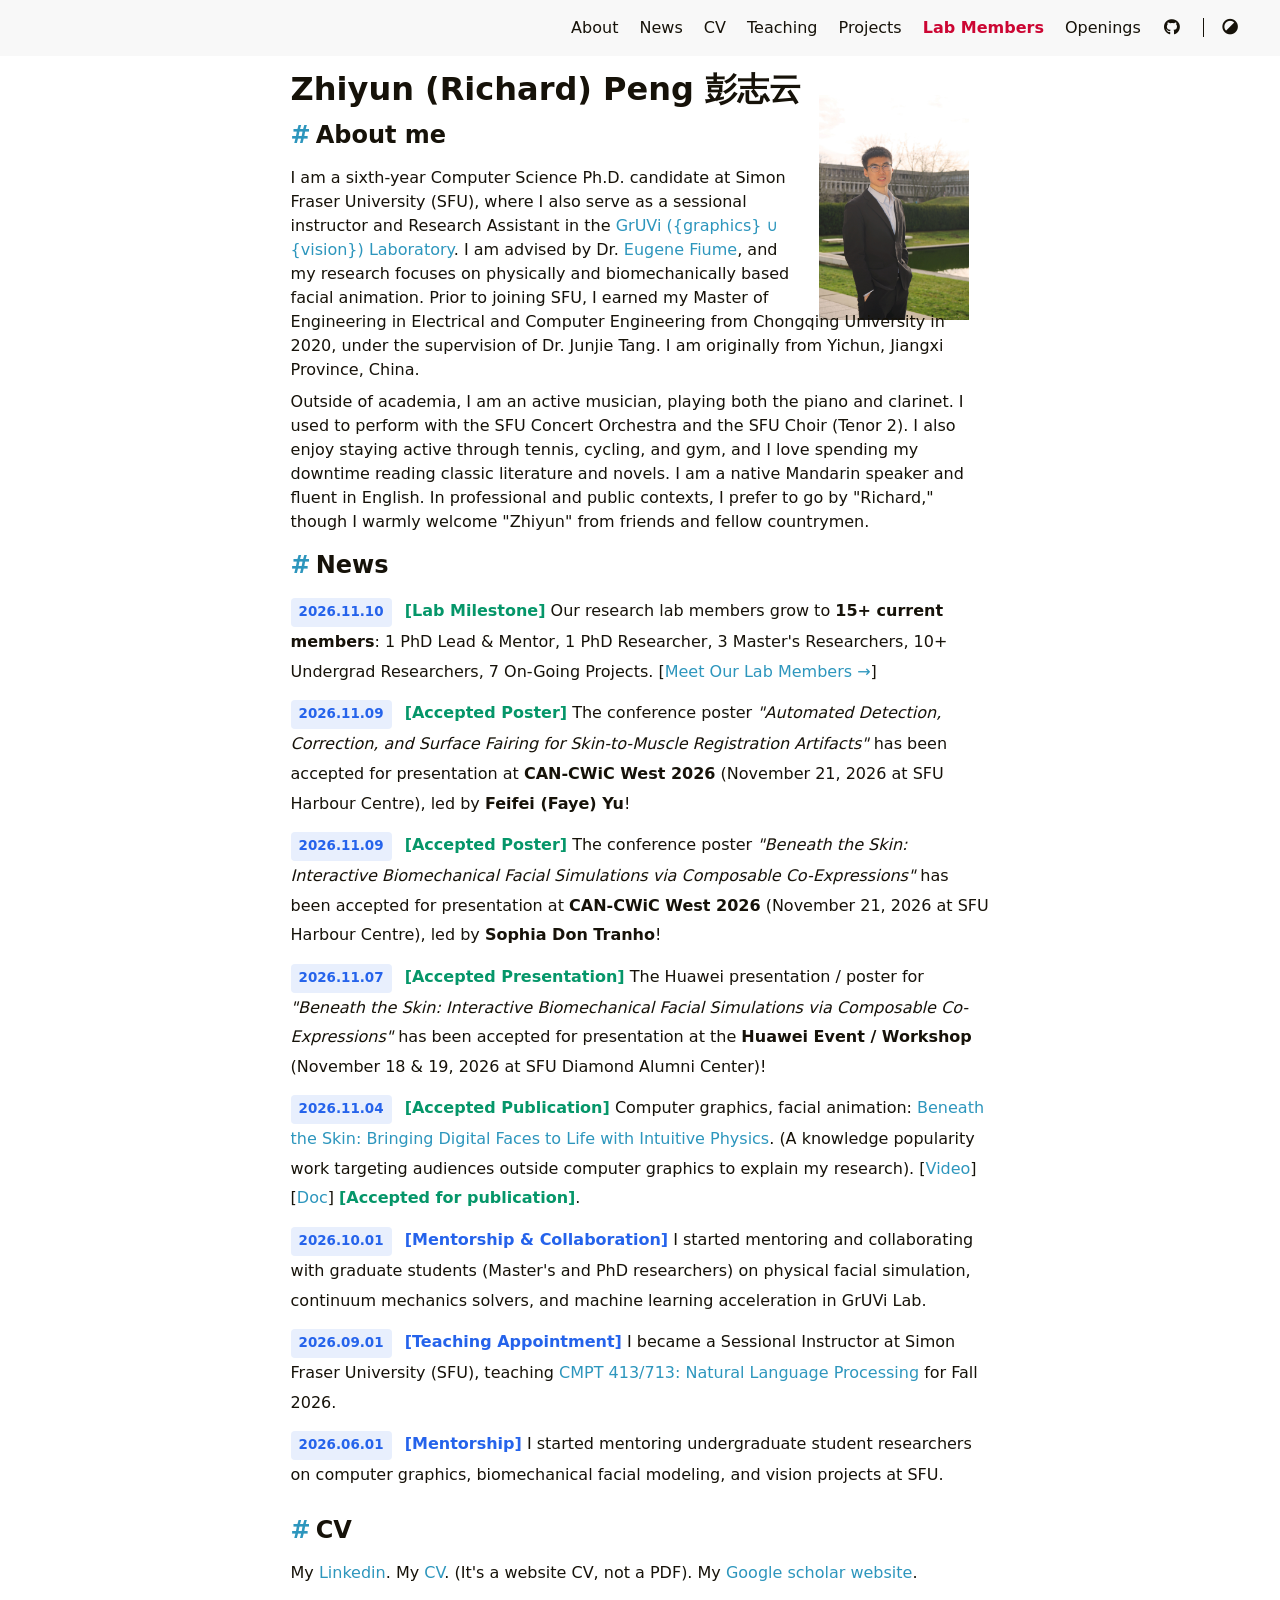
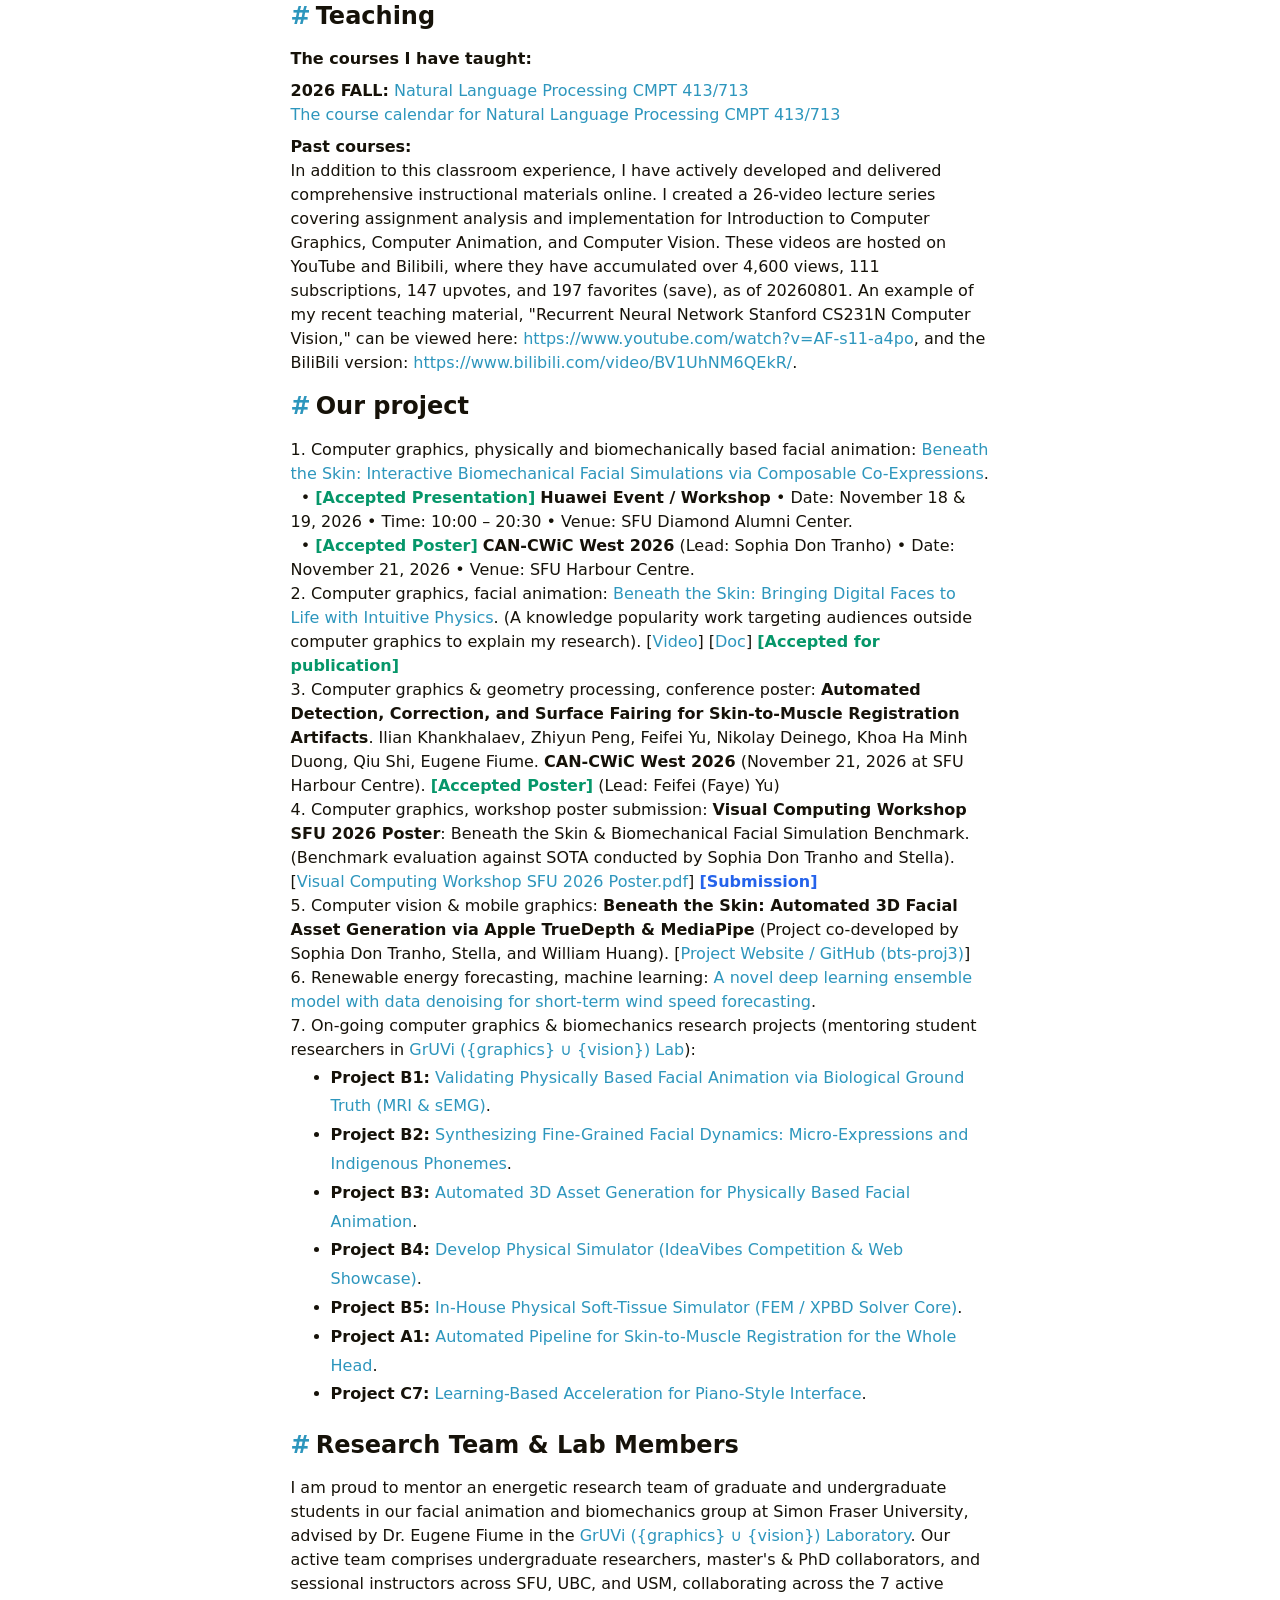
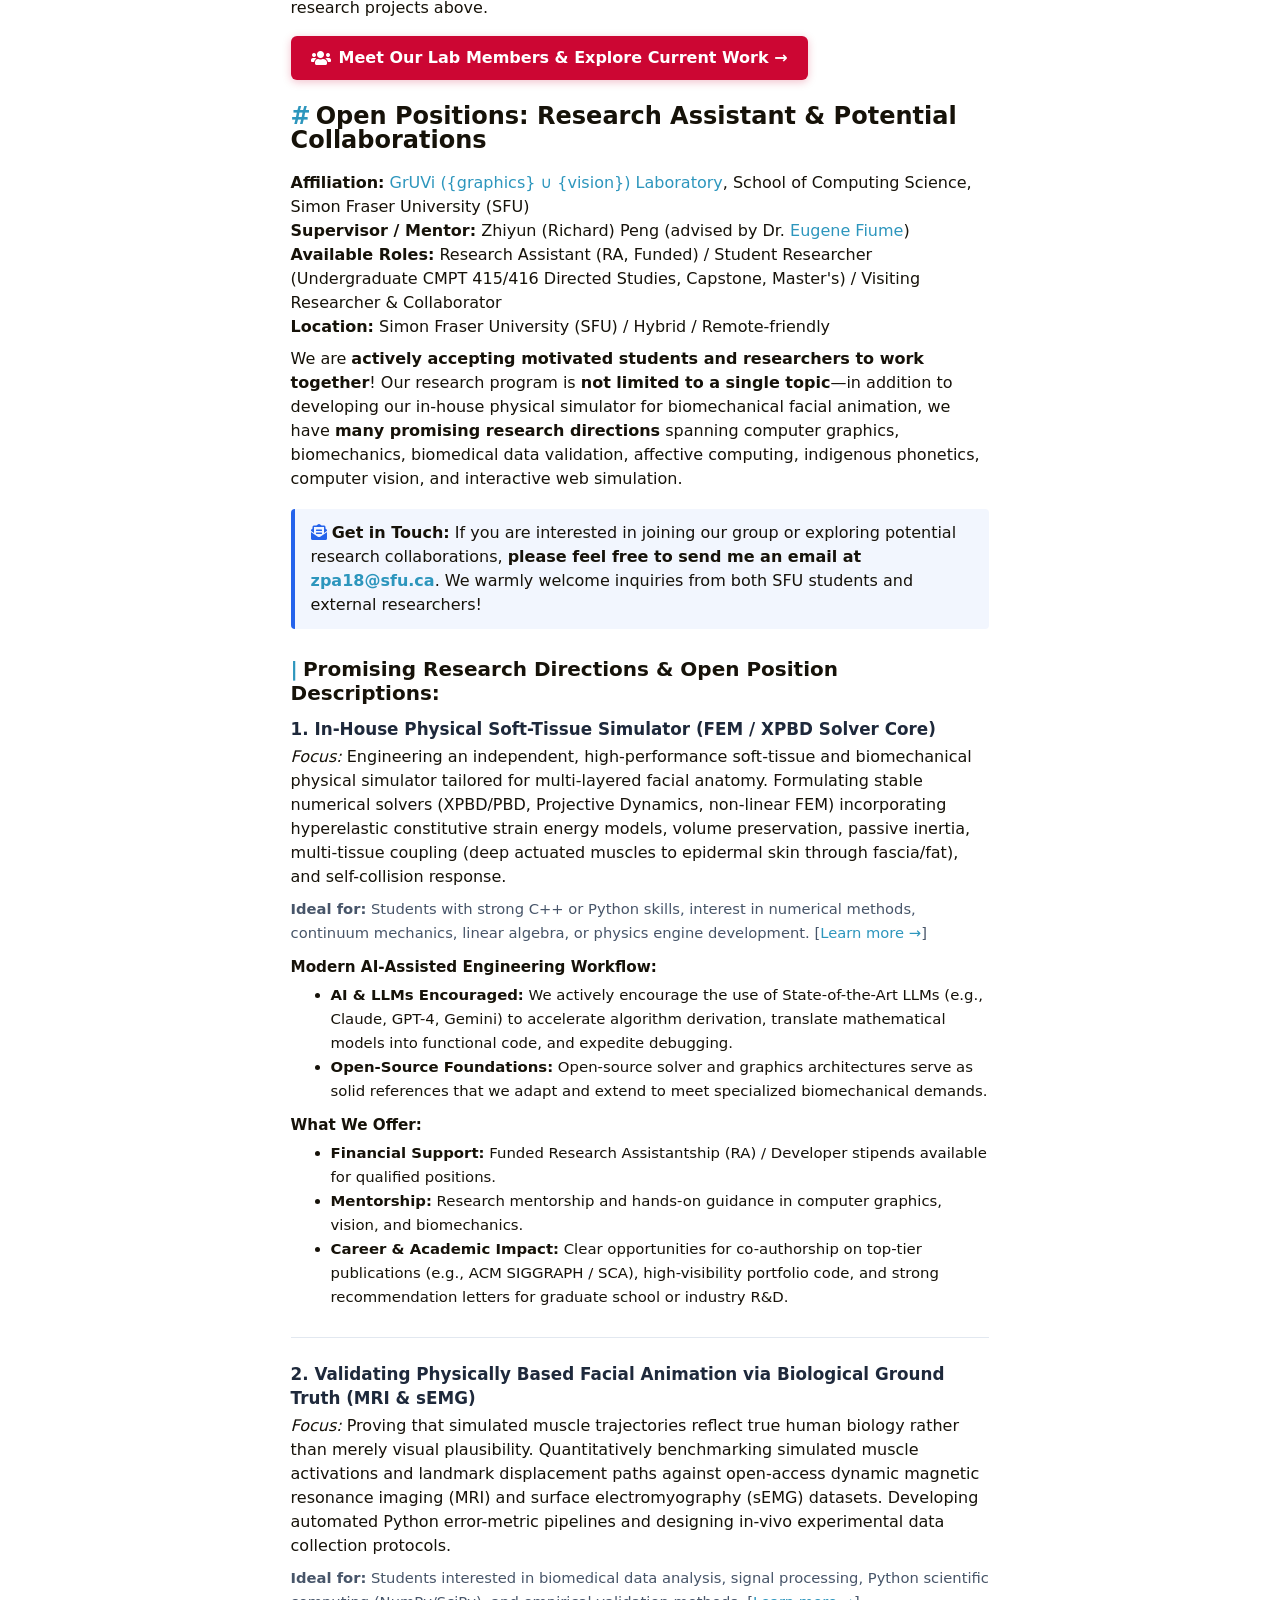
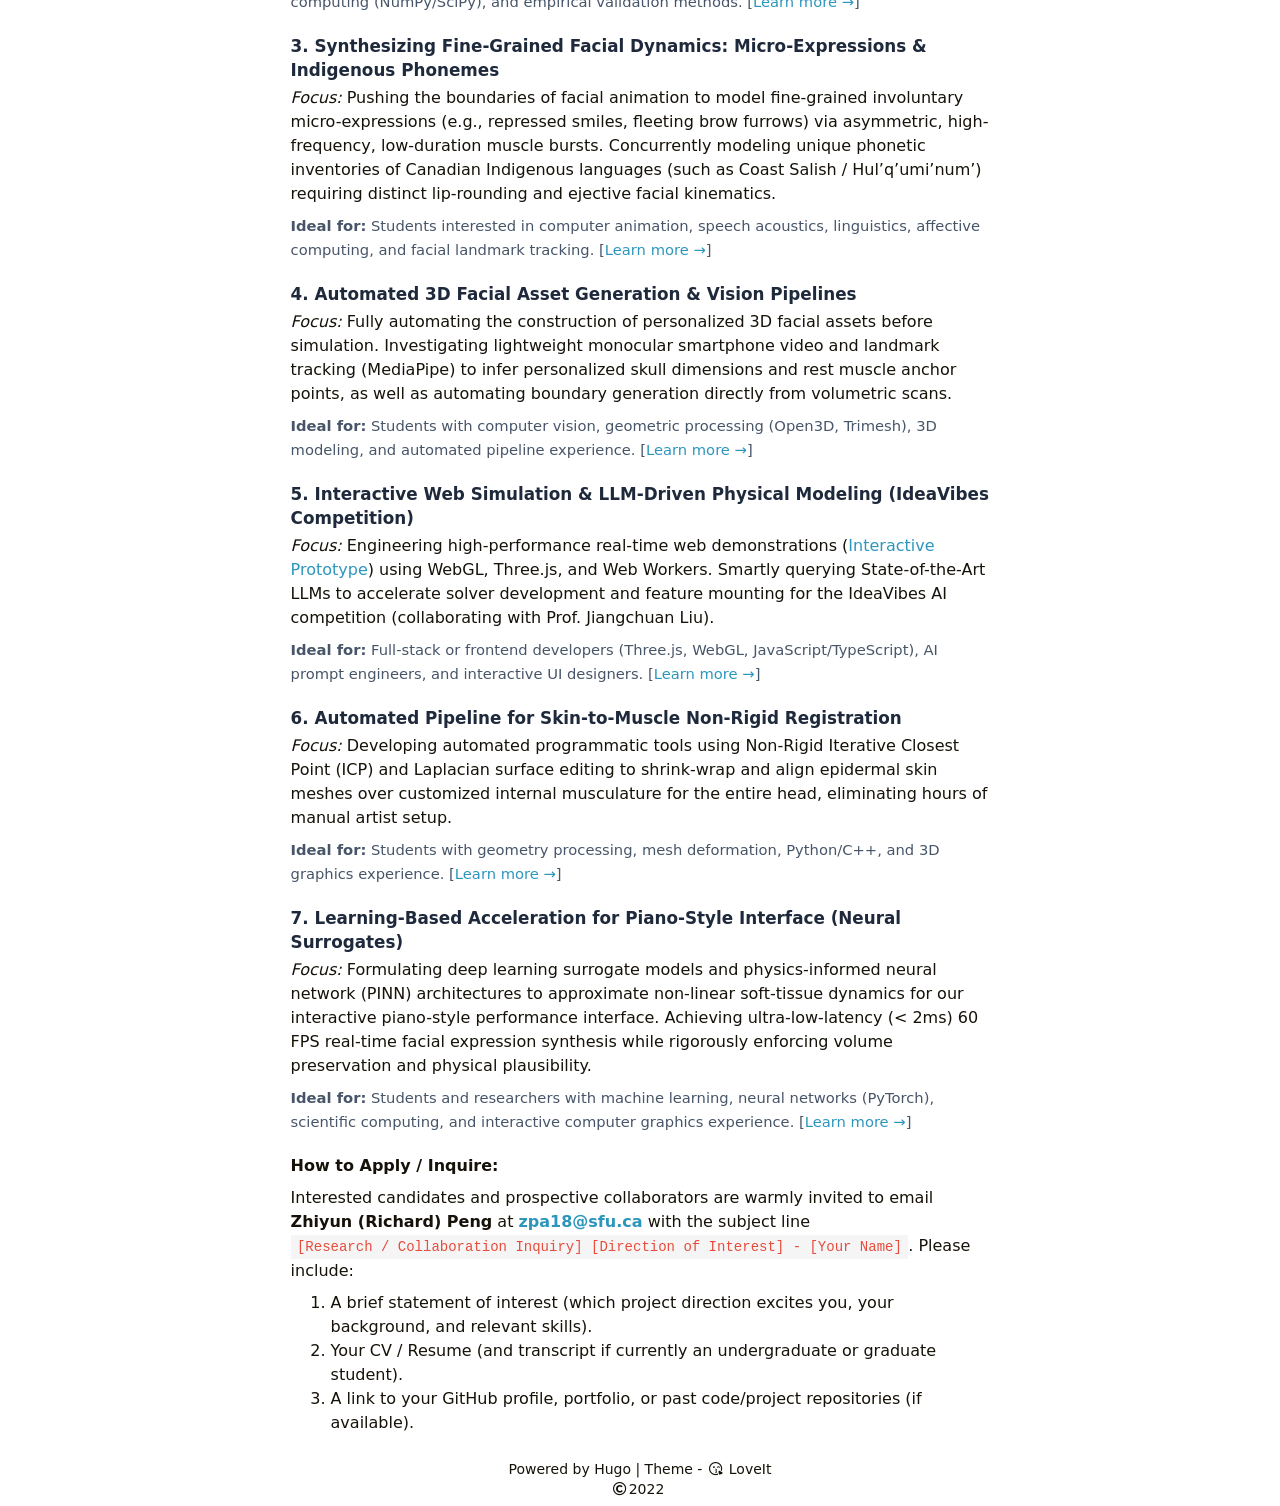
==== commit 55816e77: "Update news entry to mentoring and collaborating with graduate students" ====
--- a/index.html
+++ b/index.html
@@ -165,7 +165,7 @@
                             </li>
                             <li style="margin-bottom: 12px;">
                                 <span style="display: inline-block; background: rgba(37, 99, 235, 0.1); color: #2563eb; font-weight: 700; font-size: 0.84rem; padding: 2px 8px; border-radius: 4px; margin-right: 8px;">2026.10.01</span>
-                                <strong style="color: #2563eb;">[Mentorship]</strong> I started mentoring graduate students (Master's and PhD researchers) on physical facial simulation, continuum mechanics solvers, and machine learning acceleration in GrUVi Lab.
+                                <strong style="color: #2563eb;">[Mentorship &amp; Collaboration]</strong> I started mentoring and collaborating with graduate students (Master's and PhD researchers) on physical facial simulation, continuum mechanics solvers, and machine learning acceleration in GrUVi Lab.
                             </li>
                             <li style="margin-bottom: 12px;">
                                 <span style="display: inline-block; background: rgba(37, 99, 235, 0.1); color: #2563eb; font-weight: 700; font-size: 0.84rem; padding: 2px 8px; border-radius: 4px; margin-right: 8px;">2026.09.01</span>
